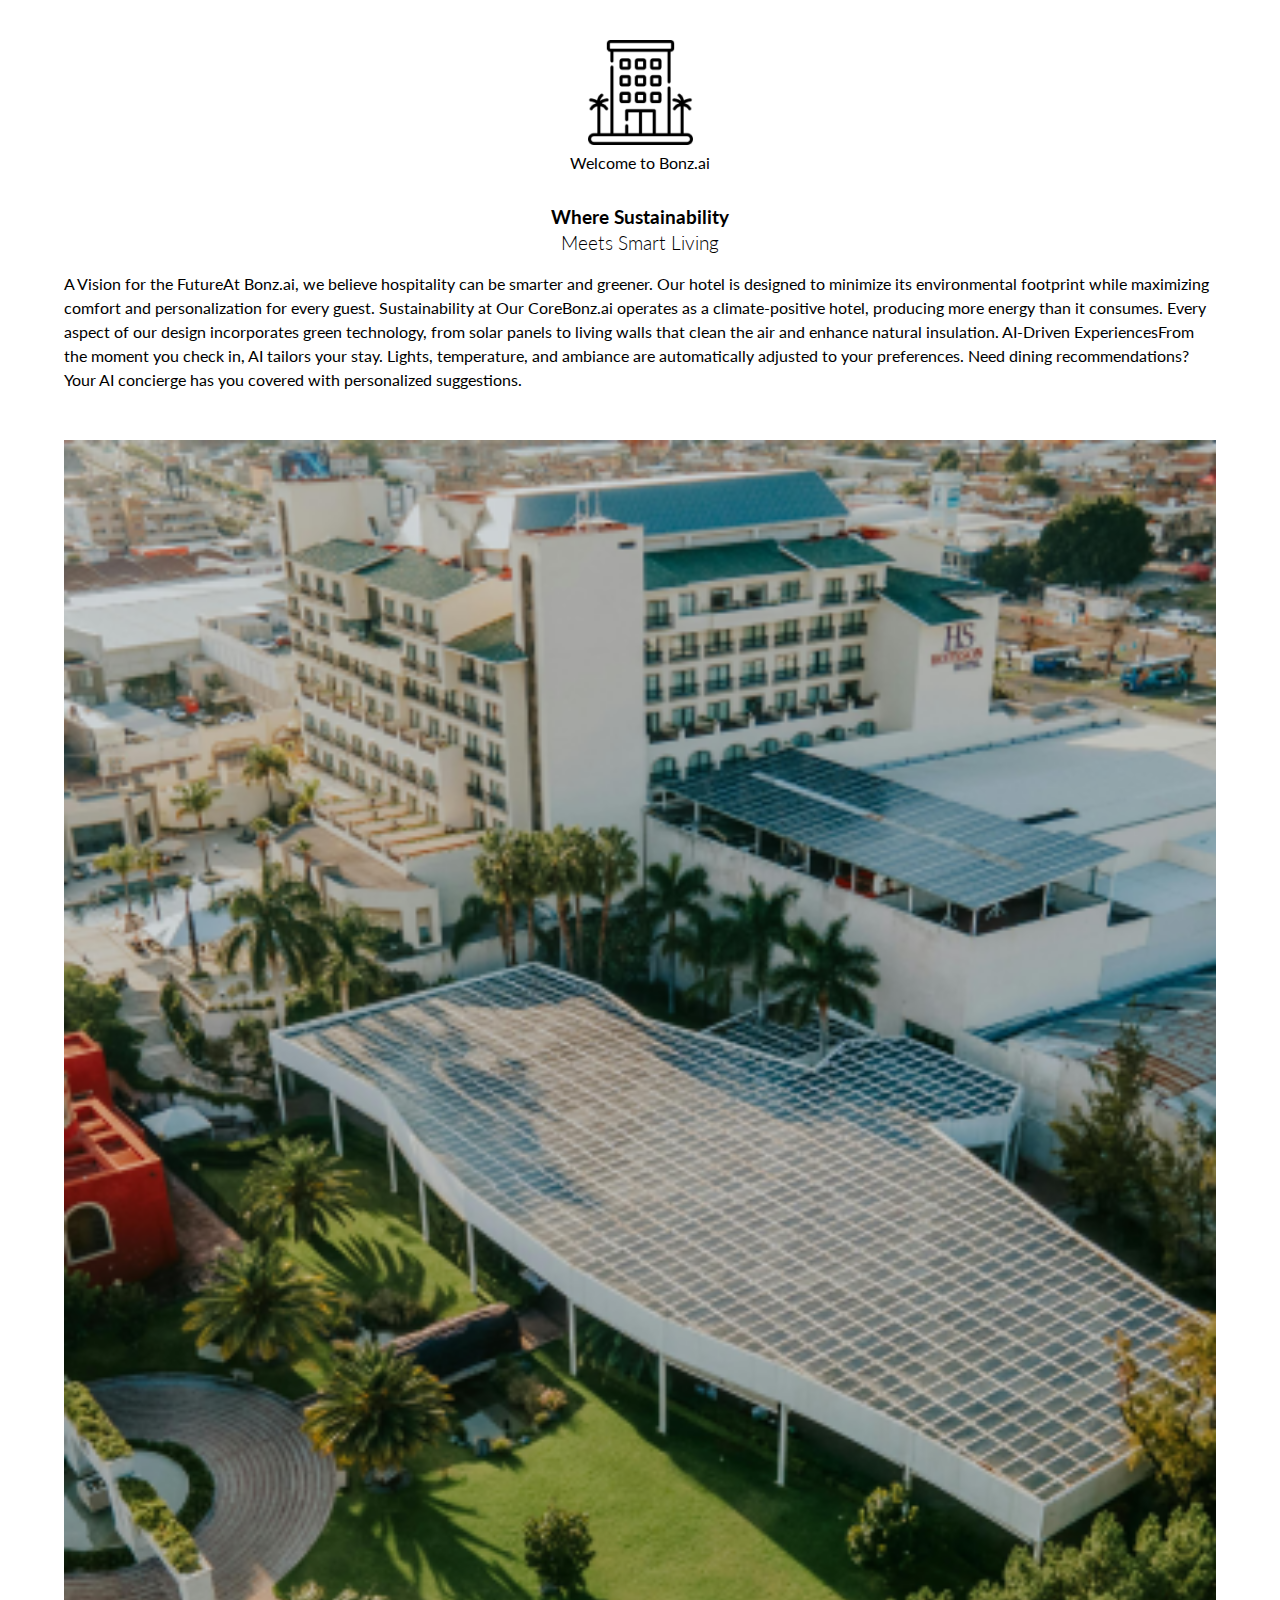
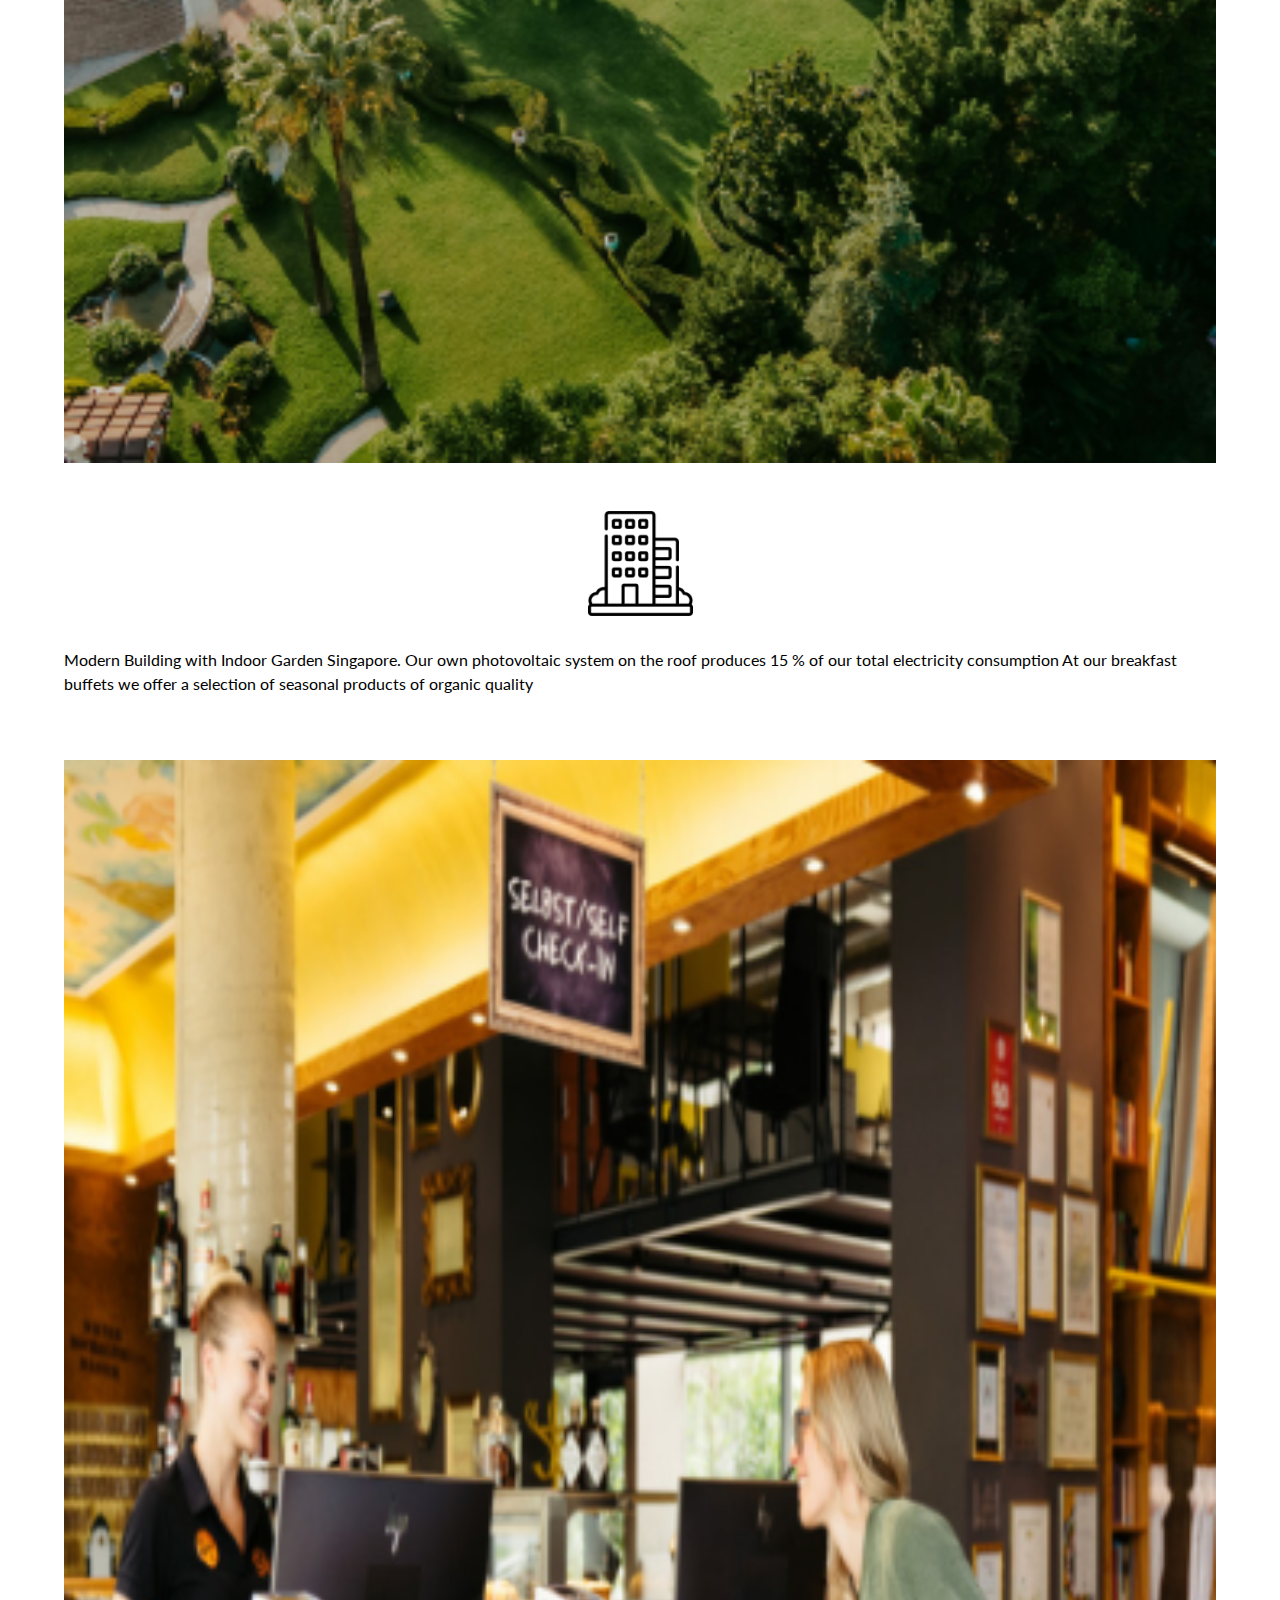
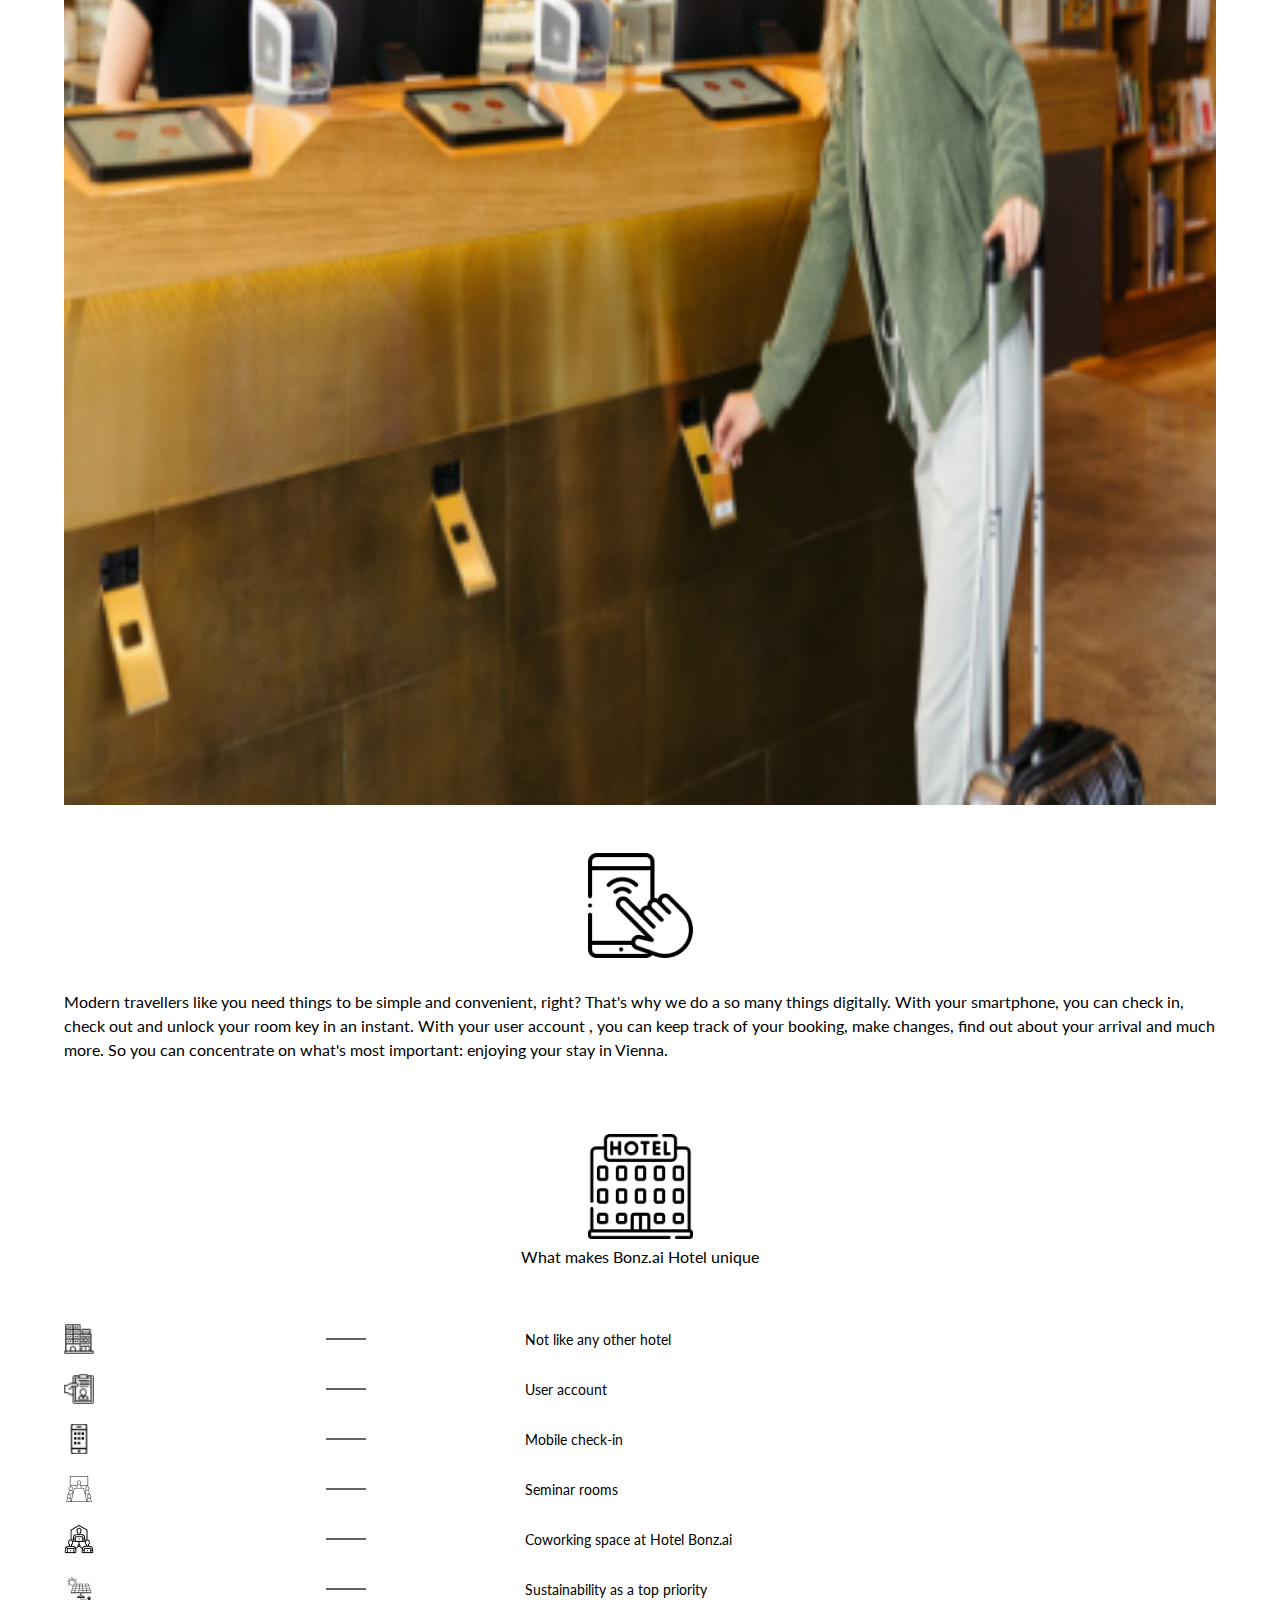
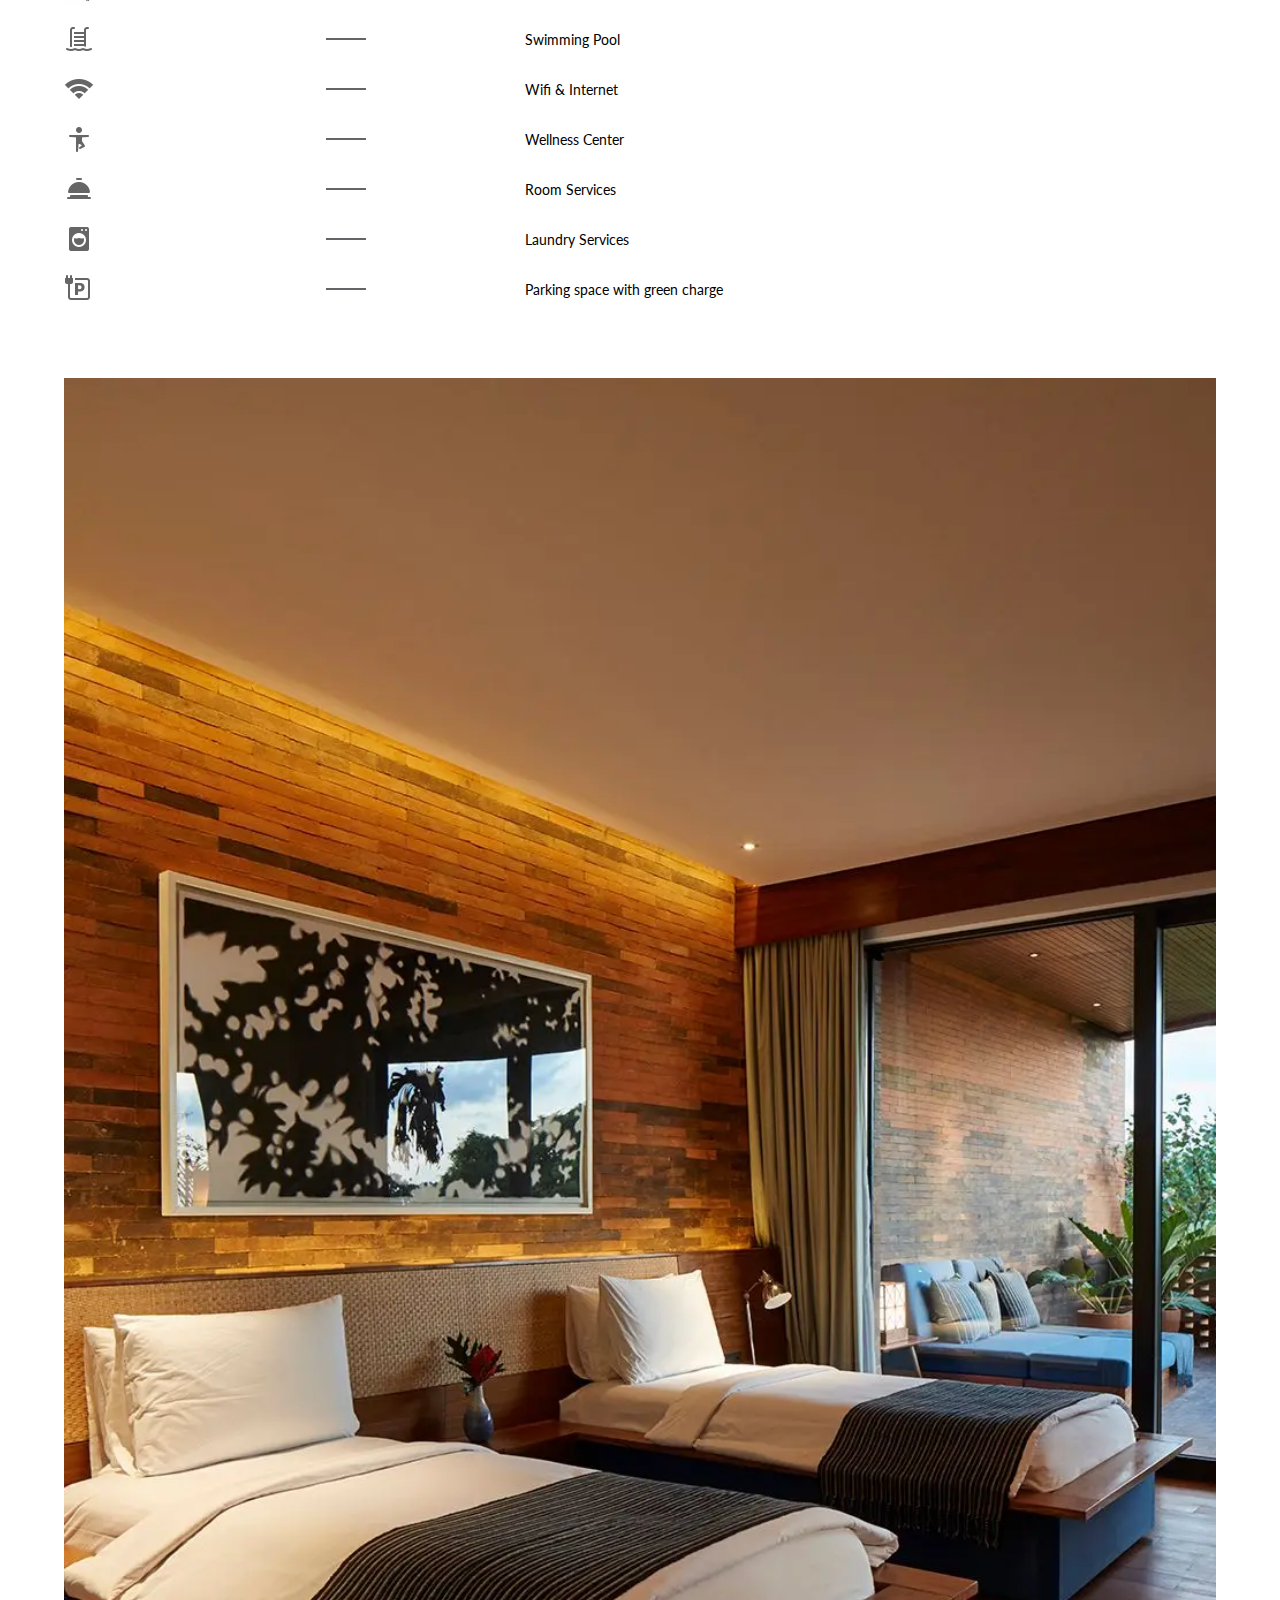
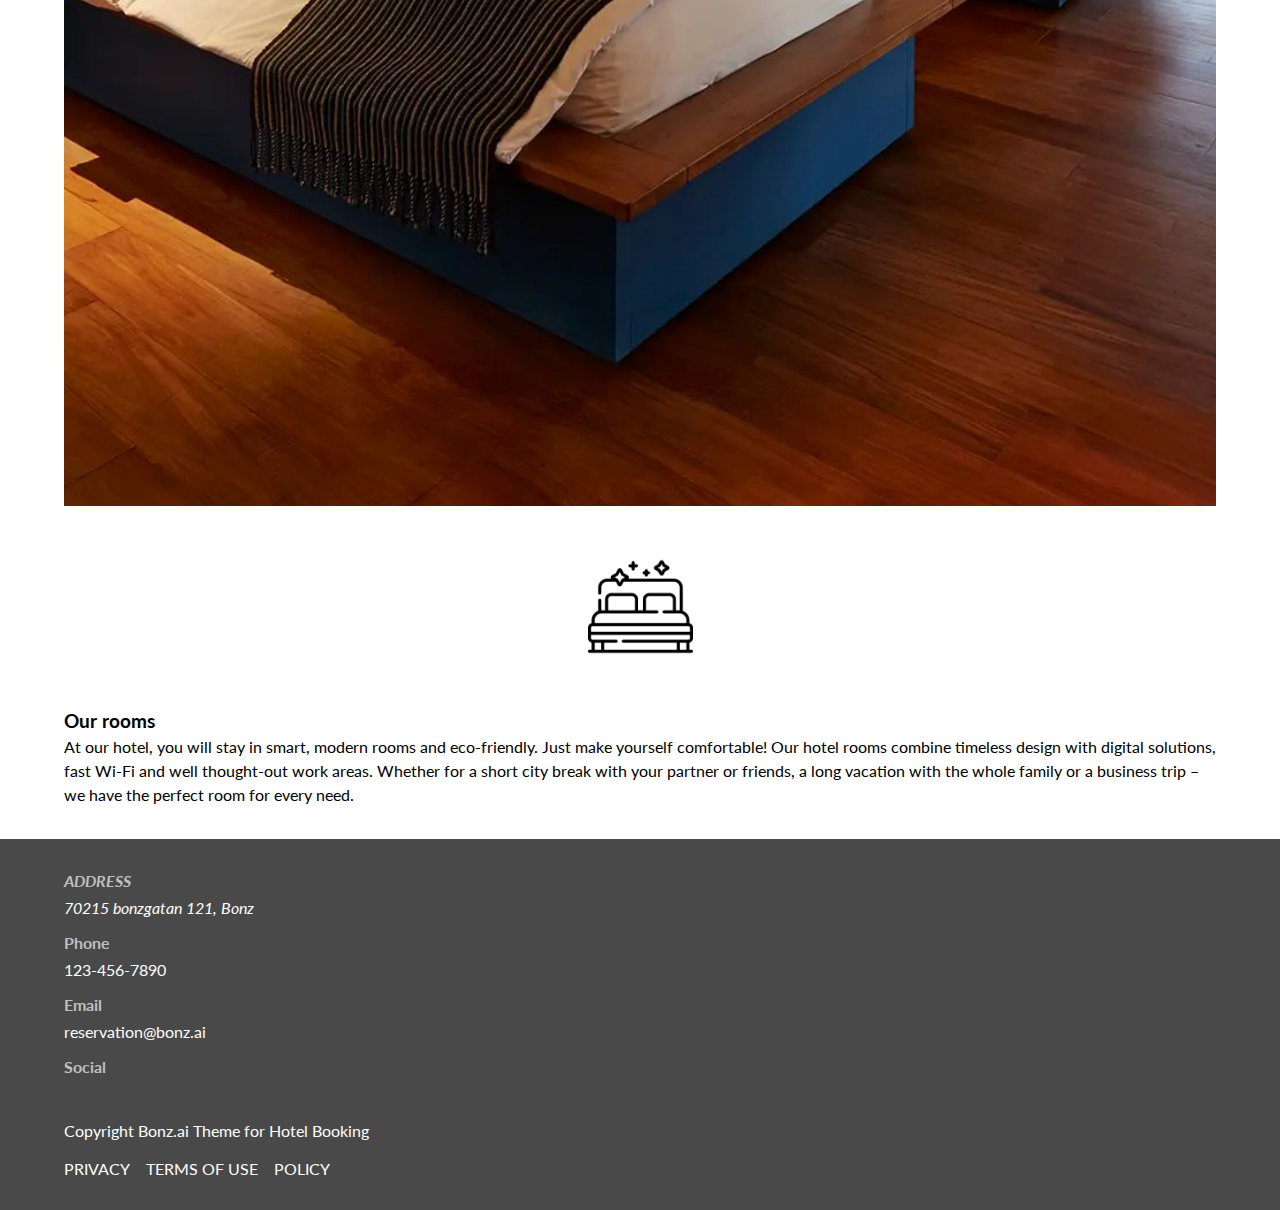
==== about.html @ 1c3d6f39 "modified styles, added bokastyles file" ====
<!DOCTYPE html>
<html lang="en">
  <head>
    <meta charset="UTF-8" />
    <meta name="viewport" content="width=device-width, initial-scale=1.0" />
    <link
      rel="icon"
      type="image/png"
      href="favicon/favicon-96x96.png"
      sizes="96x96"
    />
    <link rel="icon" type="image/svg+xml" href="favicon/favicon.svg" />
    <link rel="shortcut icon" href="favicon/favicon.ico" />
    <link
      rel="apple-touch-icon"
      sizes="180x180"
      href="favicon/apple-touch-icon.png"
    />
    <link rel="manifest" href="favicon/site.webmanifest" />
    <link
      rel="stylesheet"
      href="https://cdnjs.cloudflare.com/ajax/libs/font-awesome/6.7.1/css/all.min.css"
      integrity="sha512-5Hs3dF2AEPkpNAR7UiOHba+lRSJNeM2ECkwxUIxC1Q/FLycGTbNapWXB4tP889k5T5Ju8fs4b1P5z/iB4nMfSQ=="
      crossorigin="anonymous"
      referrerpolicy="no-referrer"
    />
    <link rel="stylesheet" href="bokastyle.css" />
    <title>Bonz.ai</title>
  </head>
  <body>
    <main>
      <!-- Sustainable Section -->
      <section class="sustainable">
        <div class="wrapper">
          <article class="sustainable__resort">
            <img
              src="./assets/Resort.png"
              alt="logo of resort"
              class="sustainable__resort-img logo"
              aria-label="logo of a resort"
            />
            <p class="sustainable__welcome-text">Welcome to Bonz.ai</p>
            <h3 class="sustainable-heading">
              Where Sustainability
              <span class="sustainable-heading-light">Meets Smart Living</span>
            </h3>
            <p class="sustainable__text">
              A Vision for the FutureAt Bonz.ai, we believe hospitality can be
              smarter and greener. Our hotel is designed to minimize its
              environmental footprint while maximizing comfort and
              personalization for every guest. Sustainability at Our CoreBonz.ai
              operates as a climate-positive hotel, producing more energy than
              it consumes. Every aspect of our design incorporates green
              technology, from solar panels to living walls that clean the air
              and enhance natural insulation. AI-Driven ExperiencesFrom the
              moment you check in, AI tailors your stay. Lights, temperature,
              and ambiance are automatically adjusted to your preferences. Need
              dining recommendations? Your AI concierge has you covered with
              personalized suggestions.
            </p>
          </article>
          <article class="sustainable__solar">
            <img
              src="./assets/Frame 1.png"
              alt="Solar panels on hotel roof"
              aria-label="Solar panels on hotel roof"
            />
            <img
              src="./assets/Office building.png"
              alt="office logo"
              aria-label="logo of office"
              class="logo"
            />
            <p class="sustainable__solar-text">
              Modern Building with Indoor Garden Singapore. Our own photovoltaic
              system on the roof produces 15 % of our total electricity
              consumption At our breakfast buffets we offer a selection of
              seasonal products of organic quality
            </p>
          </article>
        </div>
      </section>
      <!-- End of sustainable Section -->
      <!-- Checkin section -->
      <section class="checkin">
        <div class="wrapper">
          <article class="checkin__inner">
            <img
              src="./assets/sm_schani_hotels_blog 1.png"
              alt="customer checking in with smartphone"
            />
            <img
              src="./assets/Smartphone.png"
              alt="smartphone logo"
              class="logo"
              aria-label="smartphone logo"
            />
            <p class="checkin__text">
              Modern travellers like you need things to be simple and
              convenient, right? That's why we do a so many things digitally.
              With your smartphone, you can check in, check out and unlock your
              room key in an instant. With your user account , you can keep
              track of your booking, make changes, find out about your arrival
              and much more. So you can concentrate on what's most important:
              enjoying your stay in Vienna. 
            </p>
          </article>
        </div>
      </section>
      <!-- End of checkin section -->
      <!-- Facility Section -->
      <section class="facility">
        <div class="wrapper">
          <article class="facility__inner">
            <img
              src="./assets/Hotel.png"
              alt="hotel logo"
              class="logo"
              aria-label="hotel logo"
            />
            <p class="facility__text">What makes Bonz.ai Hotel unique</p>
            <span class="facility__logo">
              <img
                src="./assets/image 8.png"
                alt="hotel logo"
                aria-label="hotel logo"
              />
              <div class="facility__divider"></div>
              <p>Not like any other hotel</p>
            </span>
            <span class="facility__logo">
              <img
                src="./assets/image 7.png"
                alt="user account logo"
                aria-label="user account logo"
              />
              <div class="facility__divider"></div>
              <p>User account</p>
            </span>
            <span class="facility__logo">
              <img
                src="./assets/image 9.png"
                alt="mobile logo"
                aria-label="mobile logo"
              />
              <div class="facility__divider"></div>
              <p>Mobile check-in</p>
            </span>
            <span class="facility__logo">
              <img
                src="./assets/image 10.png"
                alt="seminar room logo"
                aria-label="seminar room logo"
              />
              <div class="facility__divider"></div>
              <p>Seminar rooms</p>
            </span>
            <span class="facility__logo">
              <img
                src="./assets/image 11.png"
                alt="meeting room logo"
                aria-label="meeting room logo"
              />
              <div class="facility__divider"></div>
              <p>Coworking space at Hotel Bonz.ai</p>
            </span>
            <span class="facility__logo">
              <img
                src="./assets/image 12.png"
                alt="solar panel on roof logo"
                aria-label="solar panel on roof logo"
              />
              <div class="facility__divider"></div>
              <p>Sustainability as a top priority</p>
            </span>
            <span class="facility__logo">
              <img
                src="./assets/Swimming Pool.png"
                alt="swimmingpool logo"
                aria-label="swimmingpool logo"
              />
              <div class="facility__divider"></div>
              <p>Swimming Pool</p>
            </span>
            <span class="facility__logo">
              <img
                src="./assets/Wi-Fi.png"
                alt="wifi service logo"
                aria-label="wifi service log"
              />
              <div class="facility__divider"></div>
              <p>Wifi & Internet</p>
            </span>
            <span class="facility__logo">
              <img
                src="./assets/Yoga.png"
                alt="person doing yoga logo"
                aria-label="person doing yoga logo"
              />
              <div class="facility__divider"></div>
              <p>Wellness Center</p>
            </span>
            <span class="facility__logo">
              <img
                src="./assets/Room Service.png"
                alt="room service logo"
                aria-label="room service logo"
              />
              <div class="facility__divider"></div>
              <p>Room Services</p>
            </span>
            <span class="facility__logo">
              <img
                src="./assets/Washing Machine.png"
                alt="laundry logo"
                aria-label="laundry logo"
              />
              <div class="facility__divider"></div>
              <p>Laundry Services</p>
            </span>
            <span class="facility__logo">
              <img
                src="./assets/Charging Station.png"
                alt="charging station logo"
                aria-label="charging station logo"
              />
              <div class="facility__divider"></div>
              <p>Parking space with green charge</p>
            </span>
          </article>
        </div>
      </section>
      <!-- End of facility Section -->
      <!-- Rooms Section -->
      <section class="rooms">
        <div class="wrapper">
          <article class="rooms__inner">
            <img
              src="./assets/family_suite_2_2fe0ac7d85.webp"
              alt="hotel room with 2 beds"
              aria-label="hotel room with 2 beds"
            />
            <img
              src="./assets/bed.png"
              alt="room logo"
              aria-label="room logo"
              class="logo"
            />
            <div class="rooms__content">
              <h3 class="rooms__heading">Our rooms</h3>
              <p class="rooms__text">
                At our hotel, you will stay in smart, modern rooms and
                eco-friendly. Just make yourself comfortable! Our hotel rooms
                combine timeless design with digital solutions, fast Wi-Fi and
                well thought-out work areas. Whether for a short city break with
                your partner or friends, a long vacation with the whole family
                or a business trip – we have the perfect room for every need.
              </p>
            </div>
          </article>
        </div>
      </section>
      <!-- End of rooms Section -->
    </main>
    <footer class="footer">
      <div class="wrapper">
        <div class="space">
          <address>
            <span class="bold">ADDRESS</span> 70215 bonzgatan 121, Bonz
          </address>
        </div>
        <div class="space">
          <p>
            <span class="bold">Phone</span>
            <a href="tel:0752-51-24-66">123-456-7890</a>
          </p>
        </div>
        <div class="space">
          <span class="bold">Email</span>
          <a href="mailto:reservation@bonz.ai@bonz.com">reservation@bonz.ai</a>
        </div>
        <div class="space">
          <span class="bold">Social</span>
          <i class="fa-brands fa-facebook"></i>
          <i class="fa-brands fa-twitter"></i>
          <i class="fa-brands fa-youtube"></i>
          <i class="fa-brands fa-square-instagram"></i>
        </div>
        <p class="footer__rights">Copyright Bonz.ai Theme for Hotel Booking</p>
        <div class="footer__terms">
          <p>PRIVACY</p>
          <p>TERMS OF USE</p>
          <p>POLICY</p>
        </div>
      </div>
    </footer>
  </body>
</html>
---- bokastyle.css ----
@import url("https://fonts.googleapis.com/css2?family=Lato:ital,wght@0,100;0,300;0,400;0,700;0,900;1,100;1,300;1,400;1,700;1,900&display=swap");

/* Global Styles */

*,
*::before,
*::after {
  margin: 0;
  padding: 0;
  box-sizing: border-box;
}

:root {
  --white: #fff;
  --line-hight: 1.5;
  --facility-cls: #646568;
}

body {
  font-family: "Lato", sans-serif;
  min-height: 100vh;
  display: flex;
  flex-direction: column;
}

img {
  display: block;
  width: 100%;
  margin: 3rem 0;
}

li {
  display: none;
}

.logo {
  margin: 0.5rem auto;
  width: 105px;
  height: 105px;
}

section {
  padding: 2rem 0;
  text-align: center;
}

.wrapper {
  width: 90%;
  margin: 0 auto;
}

.divider {
  height: 1px;
  background: #d0d0d039;
  margin-top: 1.2rem;
}

/* About styles */

.sustainable-heading {
  margin: 2rem auto 0;
  width: 13rem;
  line-height: 1.4;
}

.sustainable__text {
  margin: 1rem auto 0;
  text-align: left;
  line-height: var(--line-hight);
}

.sustainable-heading-light {
  font-weight: 300;
}

.sustainable__solar-text,
.checkin__text {
  margin-top: 2rem;
  line-height: var(--line-hight);
  text-align: left;
}

.checkin__inner img {
  margin-top: 0;
}

/* Facility */

.facility {
  margin-bottom: -3rem;
}

.facility__text {
  margin-bottom: 3rem;
}

.facility__logo {
  display: grid;
  grid-template-columns: repeat(5, 1fr);
  grid-template-rows: 50px;
  align-items: center;
  text-align: left;
}

.facility__logo img {
  width: 30px;
  height: 30px;
}

.facility__divider {
  height: 2px;
  width: 40px;
  background: var(--facility-cls);
  margin: 0 2rem;
}

.facility__logo p {
  font-size: 14px;
  grid-column: 3 / -1;
}

.fa-solid {
  color: var(--facility-cls);
}

.rooms__content {
  text-align: left;
  margin-top: 3rem;
  line-height: var(--line-hight);
}

/* Footer Section */

.footer {
  /* margin-top: 2rem; */
  background: #111111c3;
  color: #fff;
  padding: 2rem 0;
  order: 2;
}

.bold {
  font-weight: 700;
  display: block;
  color: #ffffffa8;
  margin-bottom: 0.5rem;
}

a {
  color: #fff;
  text-decoration: none;
}

.space {
  display: block;
  margin-bottom: 1rem;
}

.fa-brands {
  color: #fff;
  margin: 1rem 1rem 0 0;
}

.footer__rights {
  width: 55%;
  line-height: var(--line-hight);
  margin-bottom: 1rem;
}

.footer__terms {
  display: flex;
  justify-content: flex-start;
}

.footer__terms p {
  margin-right: 1rem;
}
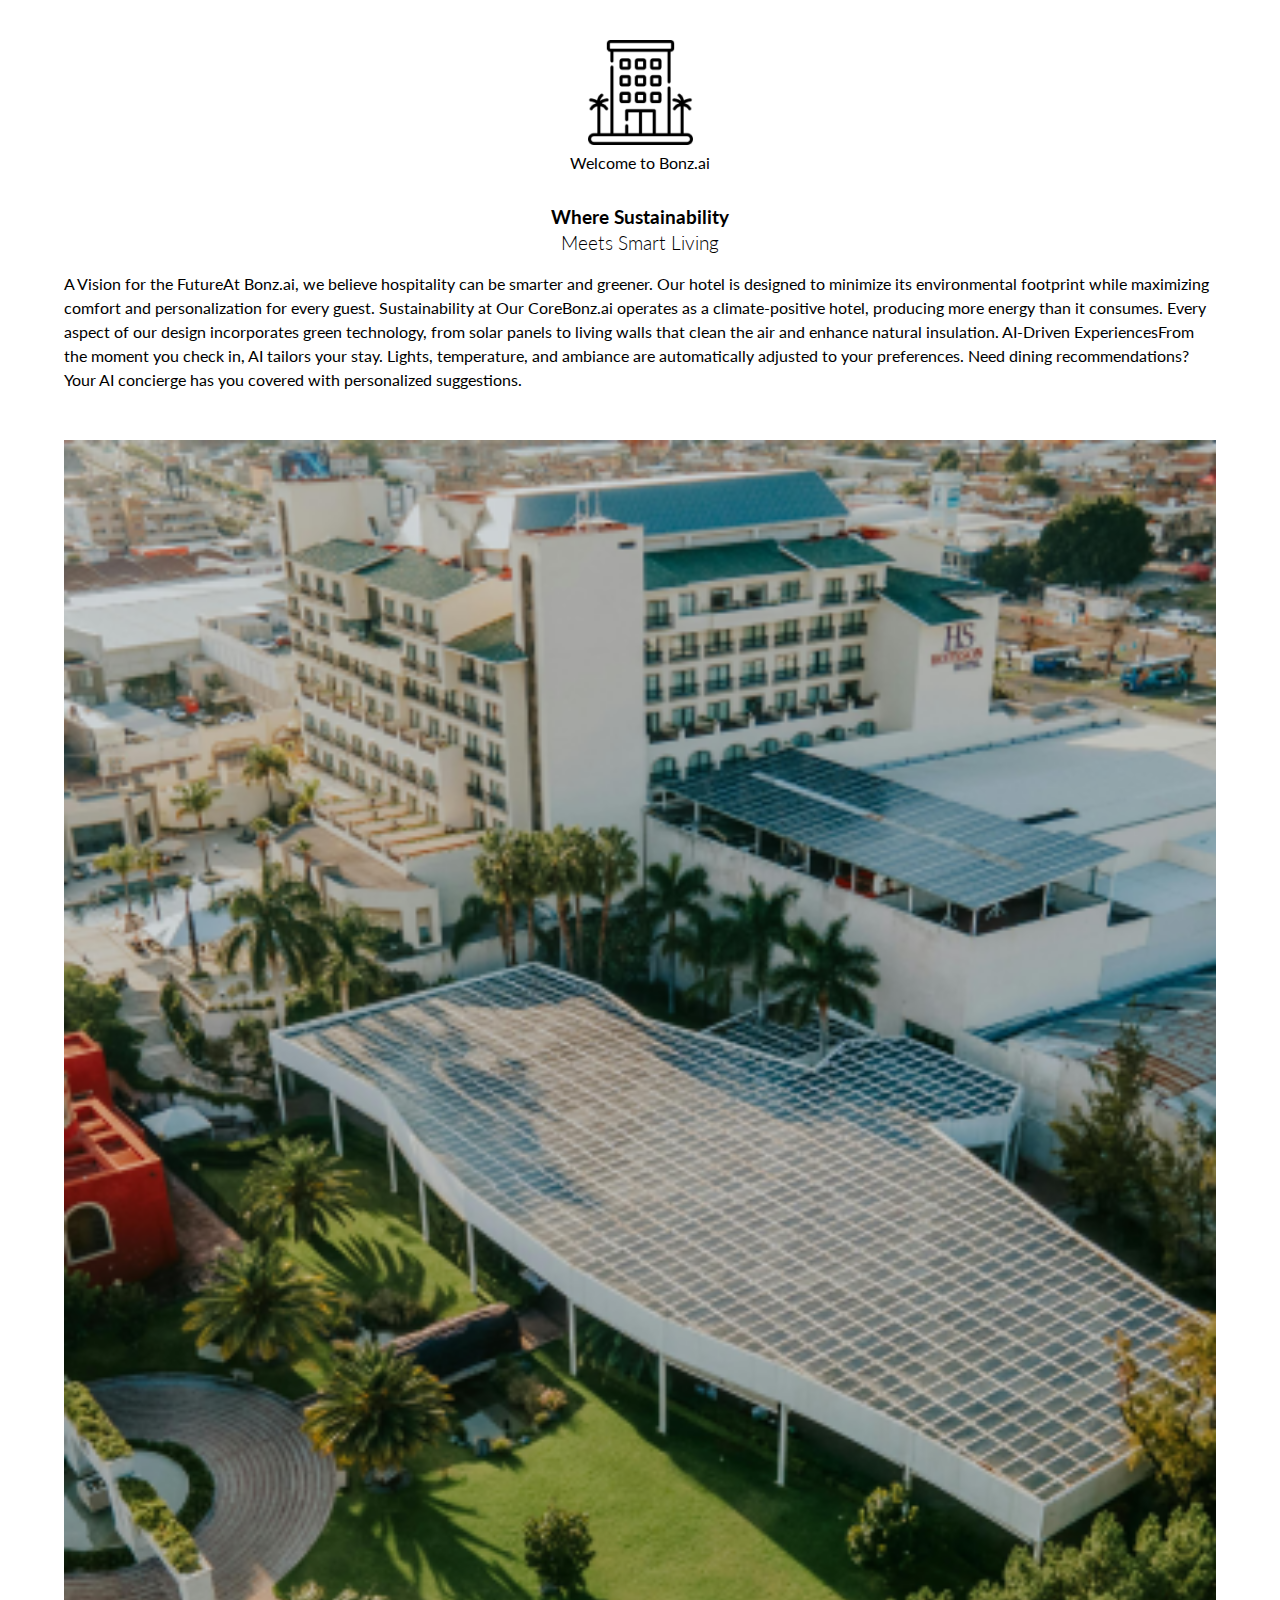
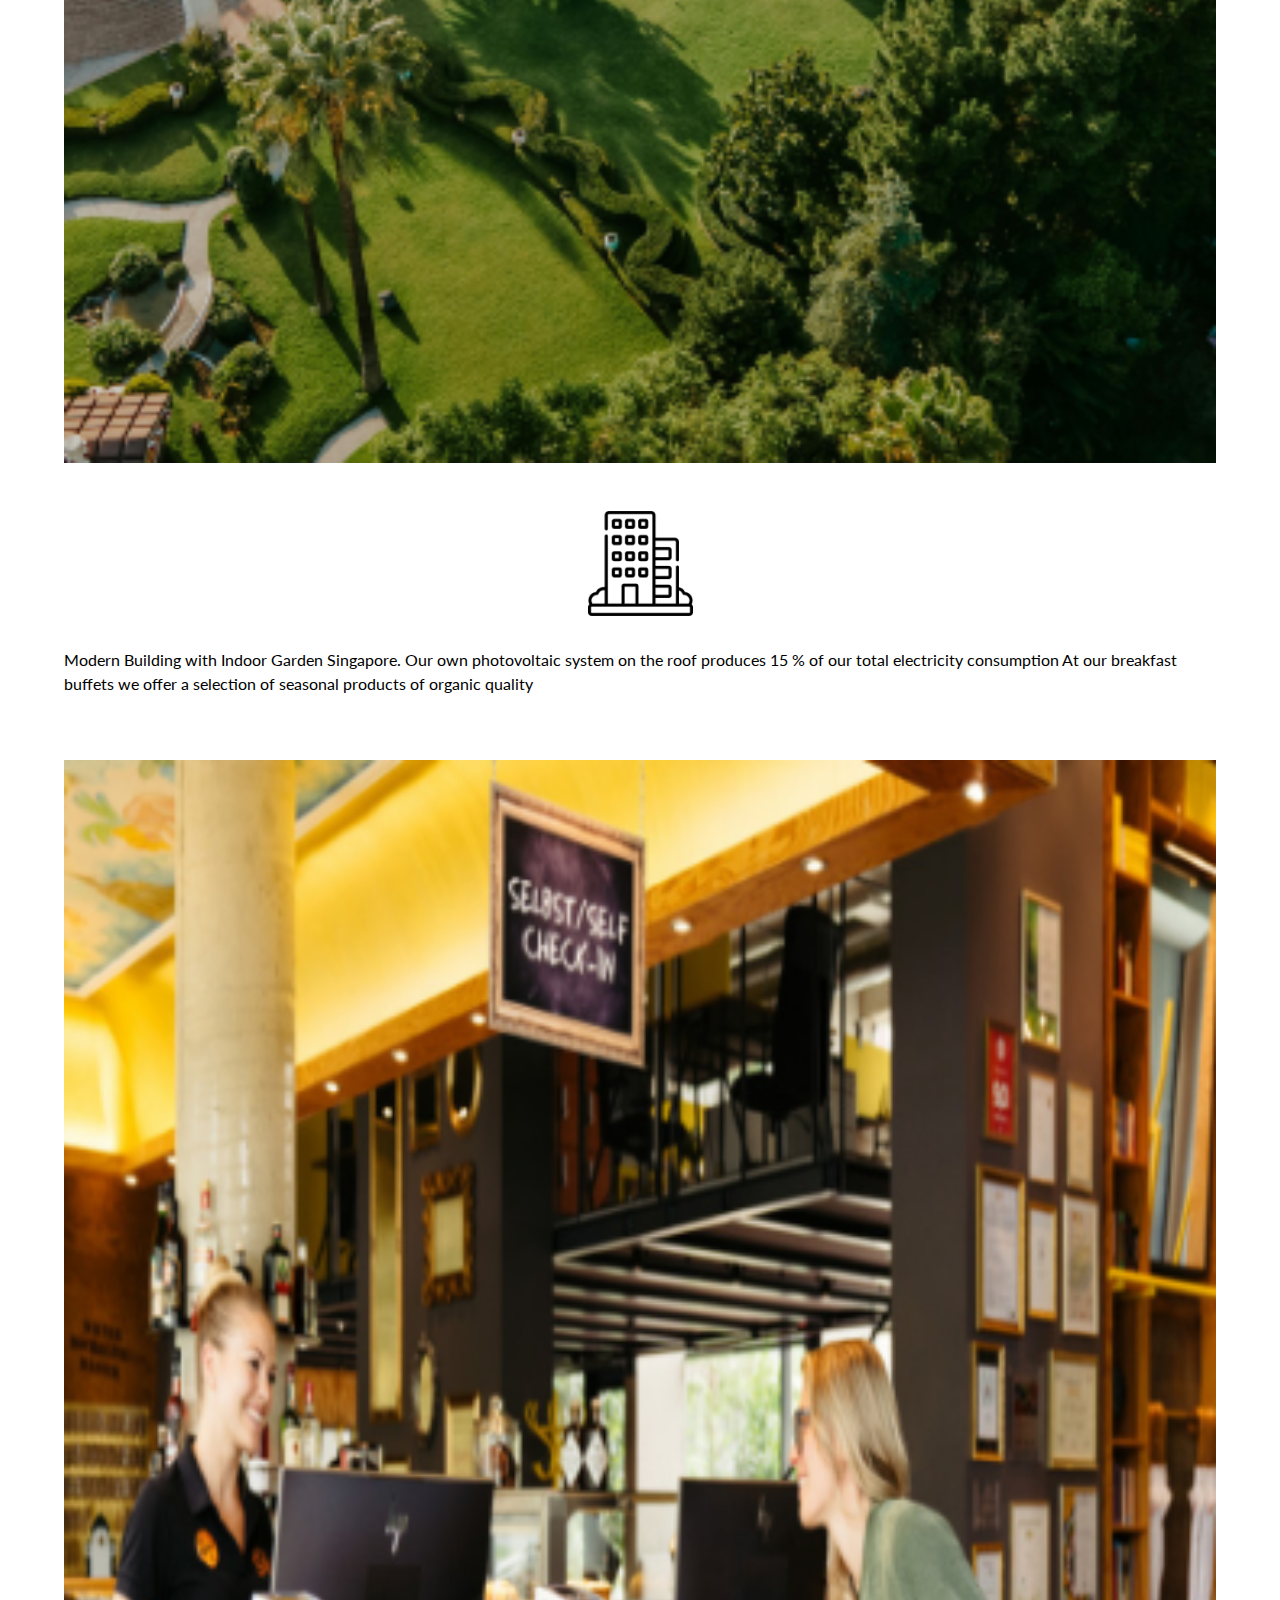
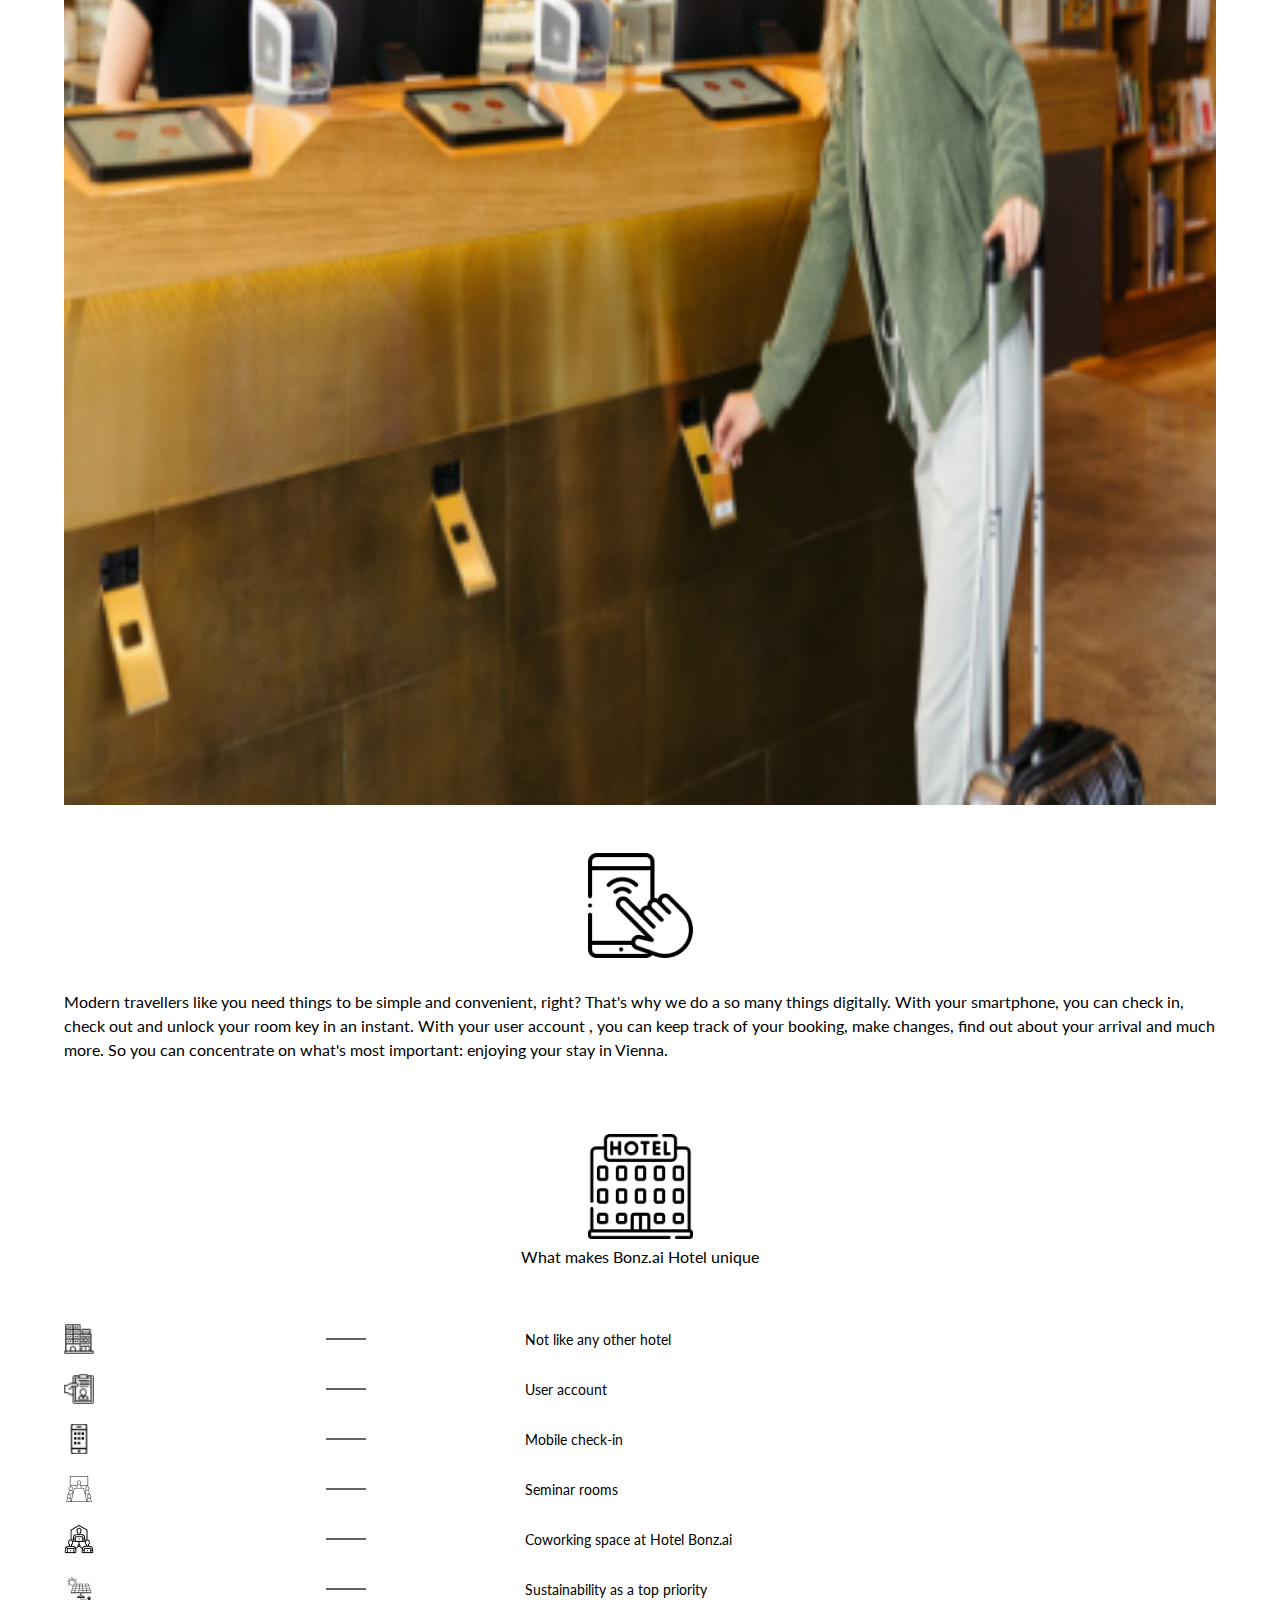
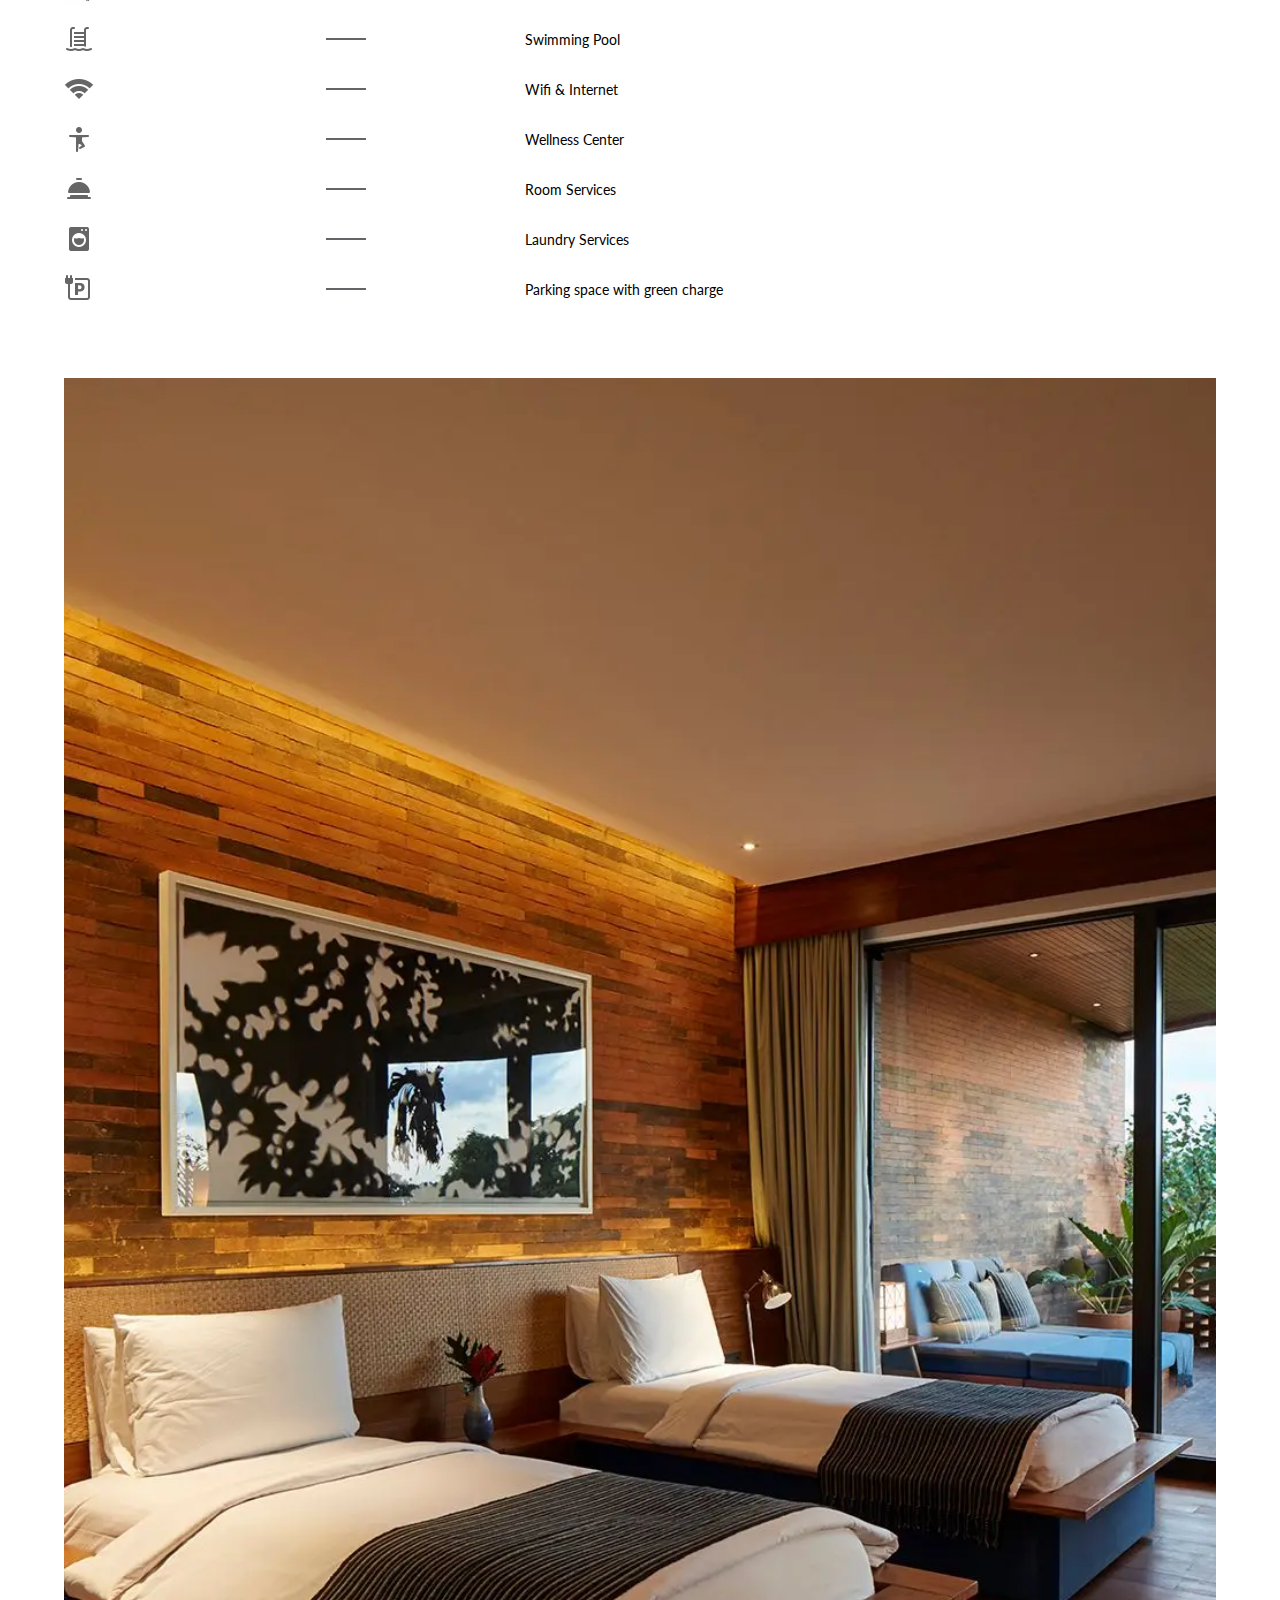
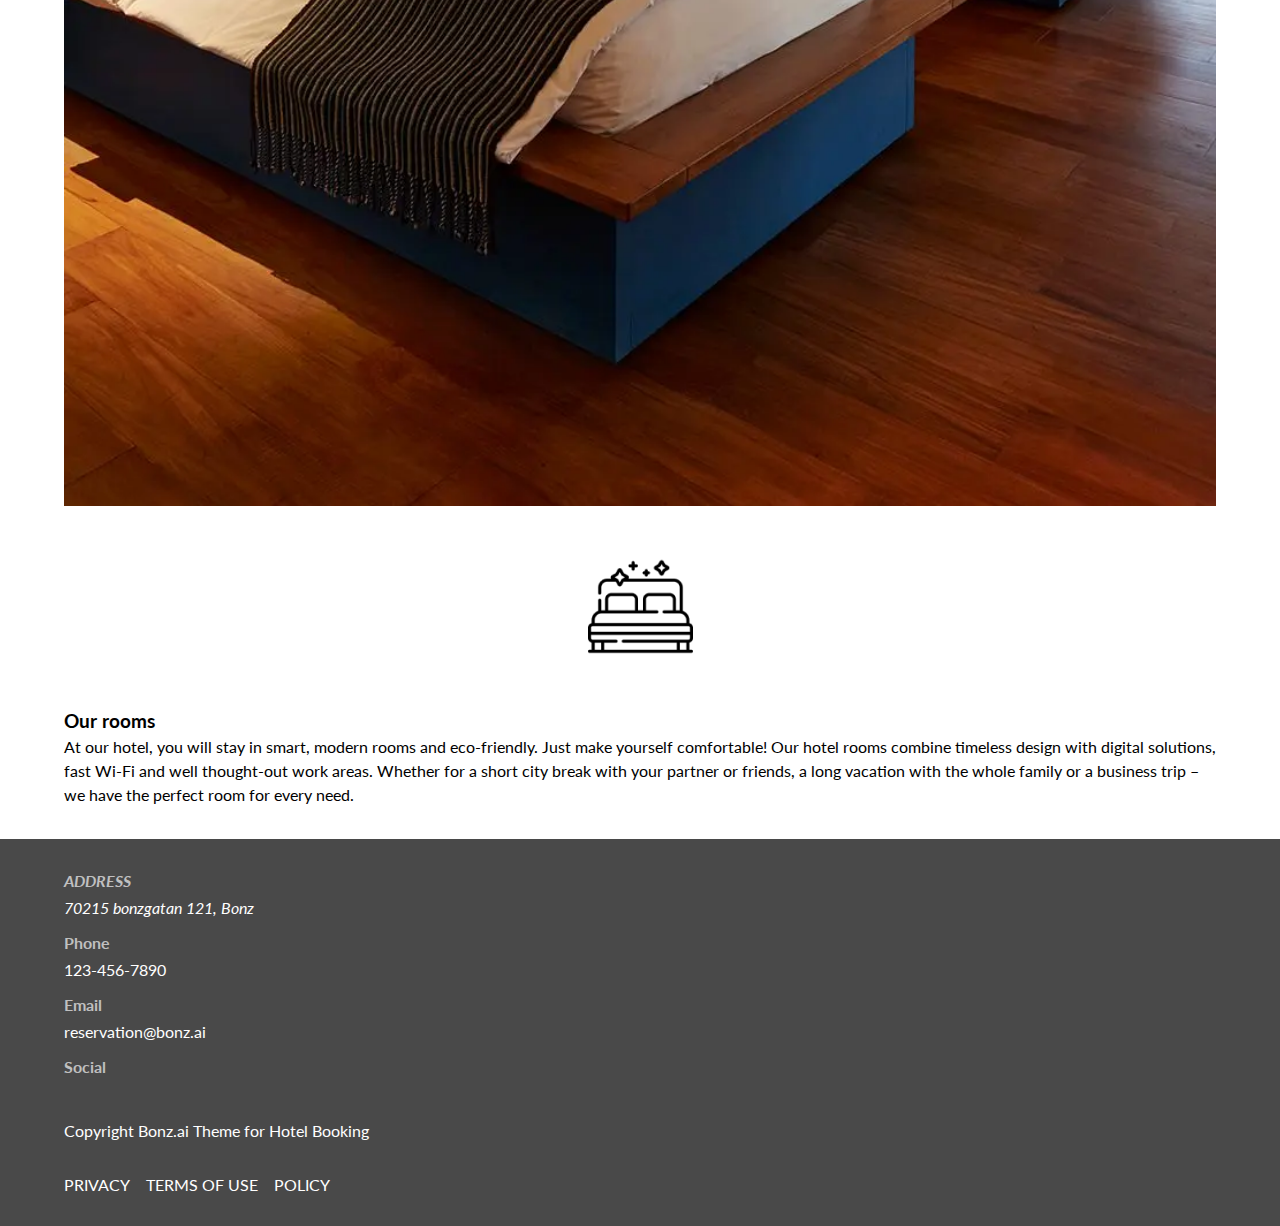
==== commit 9c08ca0c: "modified styles and added hero image to boka.html" ====
--- a/about.html
+++ b/about.html
@@ -24,7 +24,7 @@
       crossorigin="anonymous"
       referrerpolicy="no-referrer"
     />
-    <link rel="stylesheet" href="bokastyle.css" />
+    <link rel="stylesheet" href="aboutstyle.css" />
     <title>Bonz.ai</title>
   </head>
   <body>
--- a/aboutstyle.css
+++ b/aboutstyle.css
@@ -0,0 +1,178 @@
+@import url("https://fonts.googleapis.com/css2?family=Lato:ital,wght@0,100;0,300;0,400;0,700;0,900;1,100;1,300;1,400;1,700;1,900&display=swap");
+
+/* Global Styles */
+
+*,
+*::before,
+*::after {
+  margin: 0;
+  padding: 0;
+  box-sizing: border-box;
+}
+
+:root {
+  --white: #fff;
+  --line-hight: 1.5;
+  --facility-cls: #646568;
+}
+
+body {
+  font-family: "Lato", sans-serif;
+  min-height: 100vh;
+  display: flex;
+  flex-direction: column;
+}
+
+img {
+  display: block;
+  width: 100%;
+  margin: 3rem 0;
+}
+
+li {
+  display: none;
+}
+
+.logo {
+  margin: 0.5rem auto;
+  width: 105px;
+  height: 105px;
+}
+
+section {
+  padding: 2rem 0;
+  text-align: center;
+}
+
+.wrapper {
+  width: 90%;
+  margin: 0 auto;
+}
+
+.divider {
+  height: 1px;
+  background: #d0d0d039;
+  margin-top: 1.2rem;
+}
+
+/* About styles */
+
+.sustainable-heading {
+  margin: 2rem auto 0;
+  width: 13rem;
+  line-height: 1.4;
+}
+
+.sustainable__text {
+  margin: 1rem auto 0;
+  text-align: left;
+  line-height: var(--line-hight);
+}
+
+.sustainable-heading-light {
+  font-weight: 300;
+}
+
+.sustainable__solar-text,
+.checkin__text {
+  margin-top: 2rem;
+  line-height: var(--line-hight);
+  text-align: left;
+}
+
+.checkin__inner img {
+  margin-top: 0;
+}
+
+/* Facility */
+
+.facility {
+  margin-bottom: -3rem;
+}
+
+.facility__text {
+  margin-bottom: 3rem;
+}
+
+.facility__logo {
+  display: grid;
+  grid-template-columns: repeat(5, 1fr);
+  grid-template-rows: 50px;
+  align-items: center;
+  text-align: left;
+}
+
+.facility__logo img {
+  width: 30px;
+  height: 30px;
+}
+
+.facility__divider {
+  height: 2px;
+  width: 40px;
+  background: var(--facility-cls);
+  margin: 0 2rem;
+}
+
+.facility__logo p {
+  font-size: 14px;
+  grid-column: 3 / -1;
+}
+
+.fa-solid {
+  color: var(--facility-cls);
+}
+
+.rooms__content {
+  text-align: left;
+  margin-top: 3rem;
+  line-height: var(--line-hight);
+}
+
+/* Footer Section */
+
+.footer {
+  /* margin-top: 2rem; */
+  background: #111111c3;
+  color: #fff;
+  padding: 2rem 0;
+  order: 2;
+}
+
+.bold {
+  font-weight: 700;
+  display: block;
+  color: #ffffffa8;
+  margin-bottom: 0.5rem;
+}
+
+a {
+  color: #fff;
+  text-decoration: none;
+}
+
+.space {
+  display: block;
+  margin-bottom: 1rem;
+}
+
+.fa-brands {
+  color: #fff;
+  margin: 1rem 1rem 0 0;
+}
+
+.footer__rights {
+  width: 55%;
+  line-height: var(--line-hight);
+  margin-bottom: 1rem;
+}
+
+.footer__terms {
+  display: flex;
+  justify-content: flex-start;
+}
+
+.footer__terms p {
+  margin-right: 1rem;
+  margin-top: 1rem;
+}
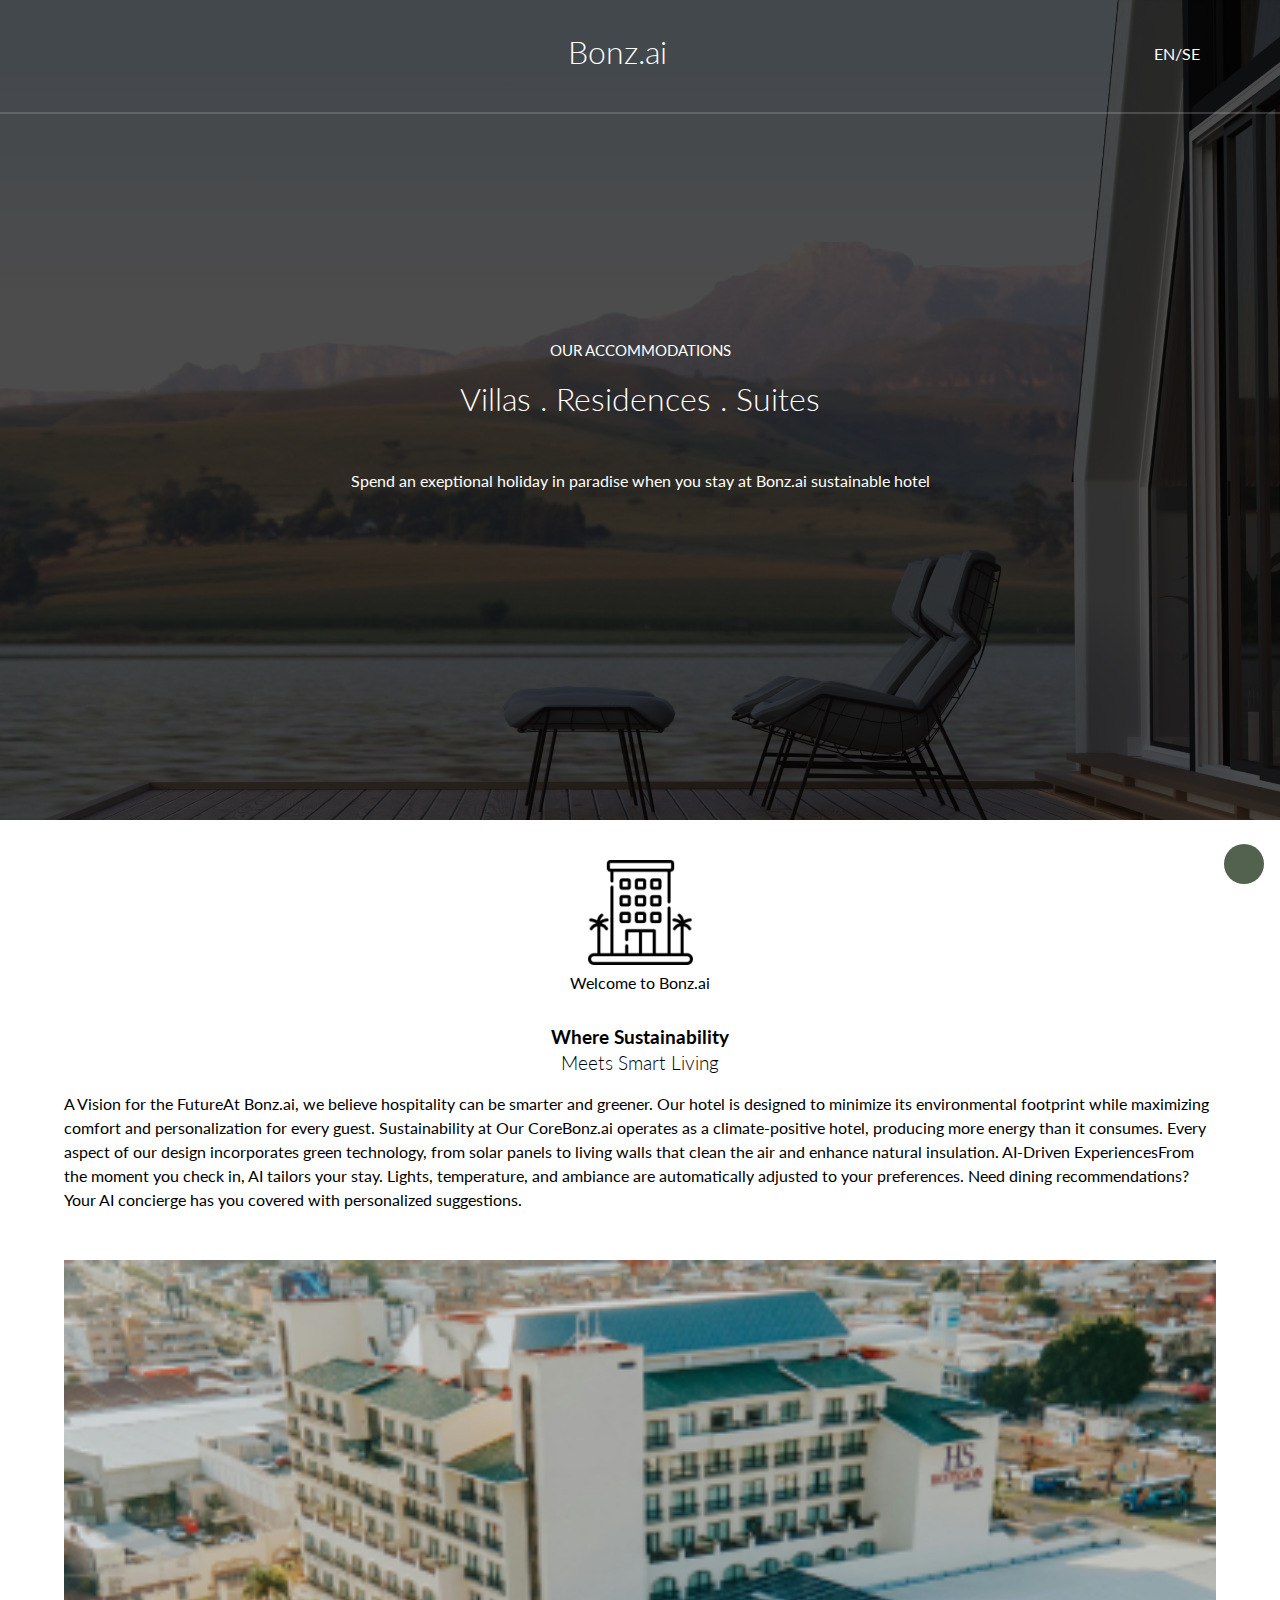
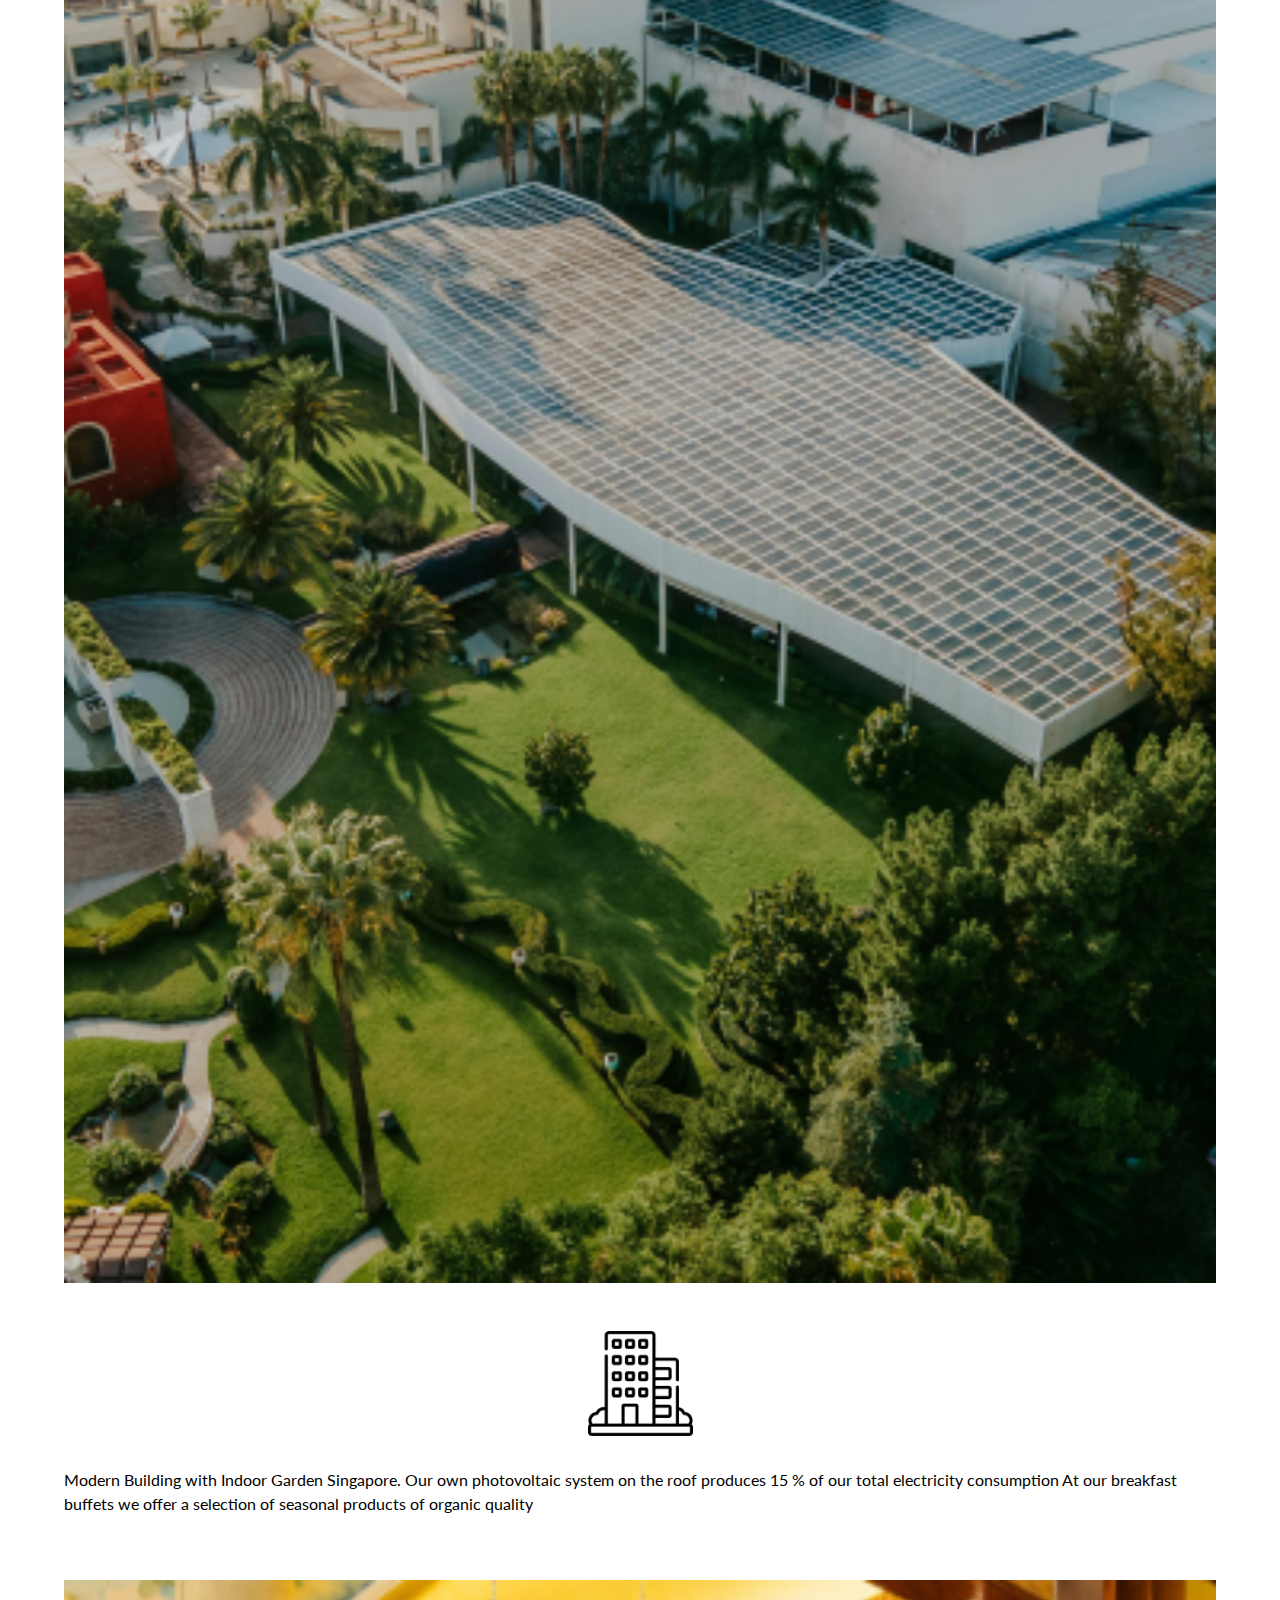
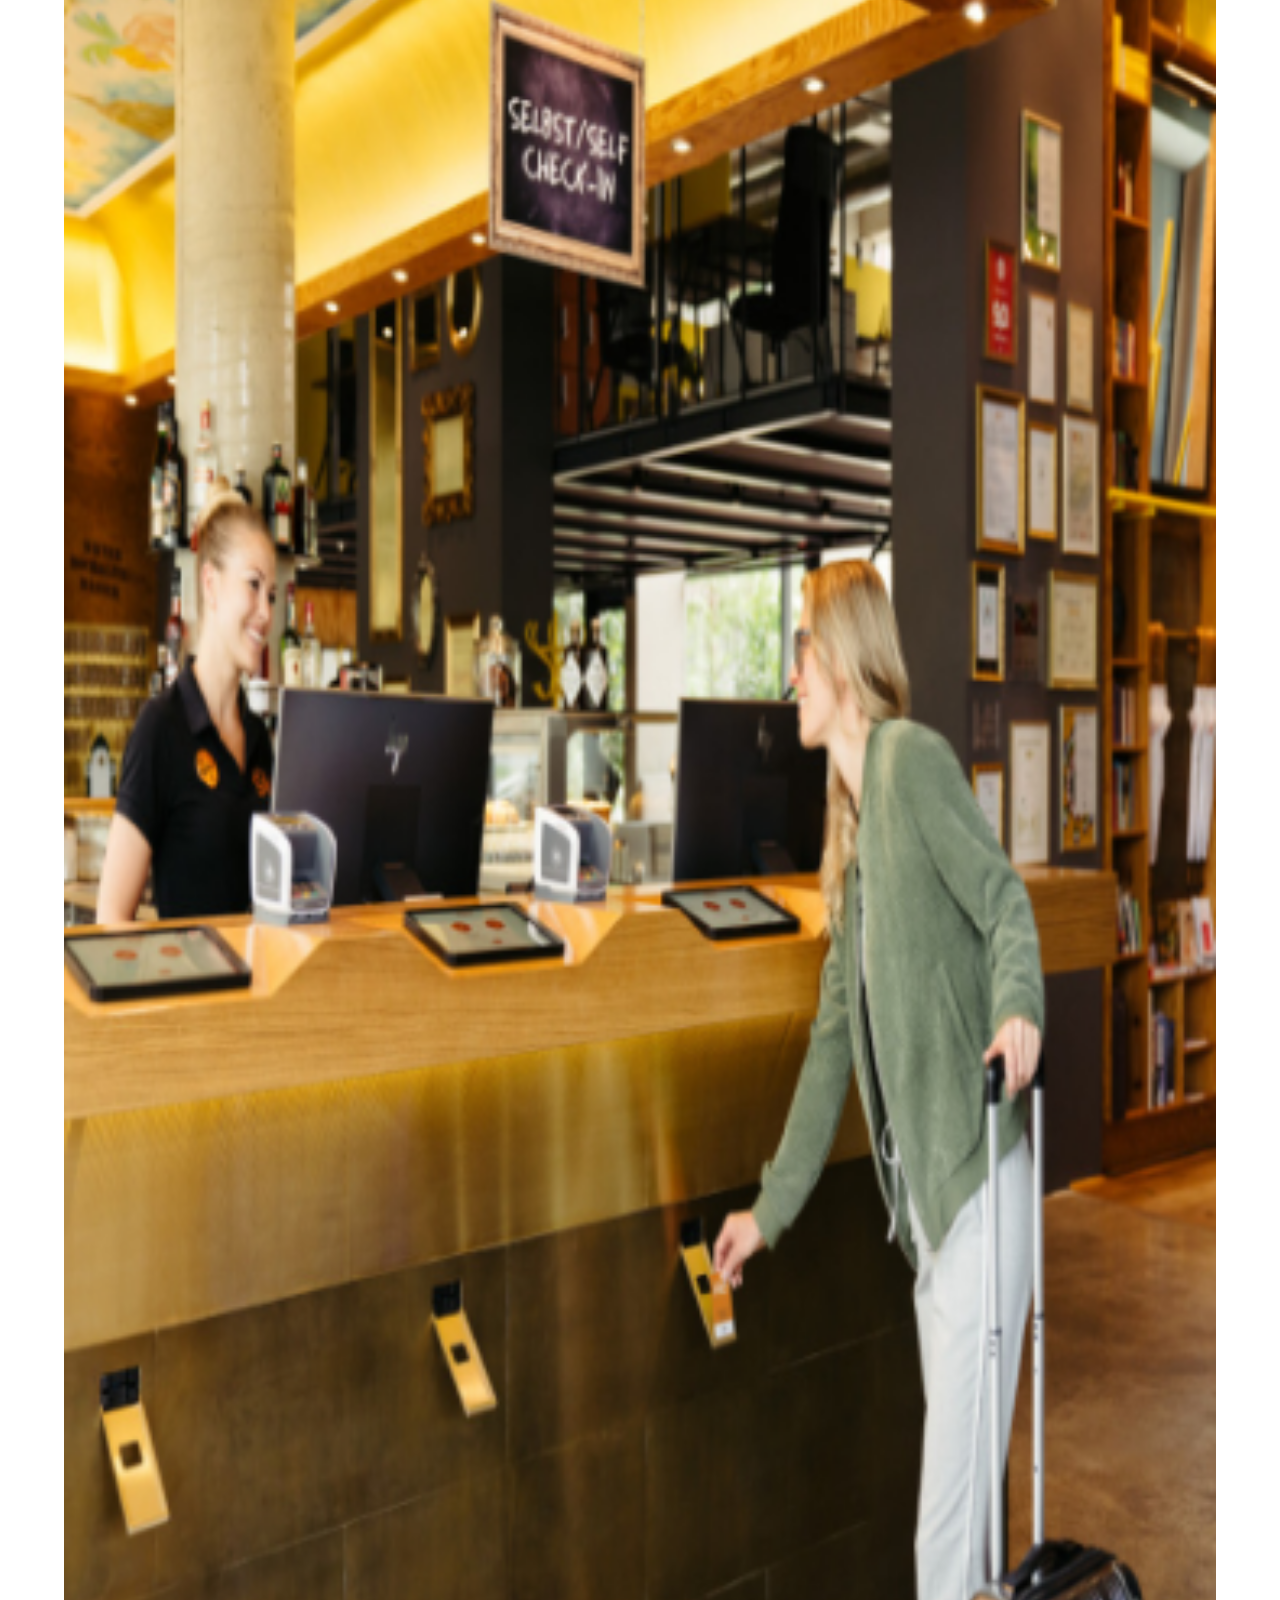
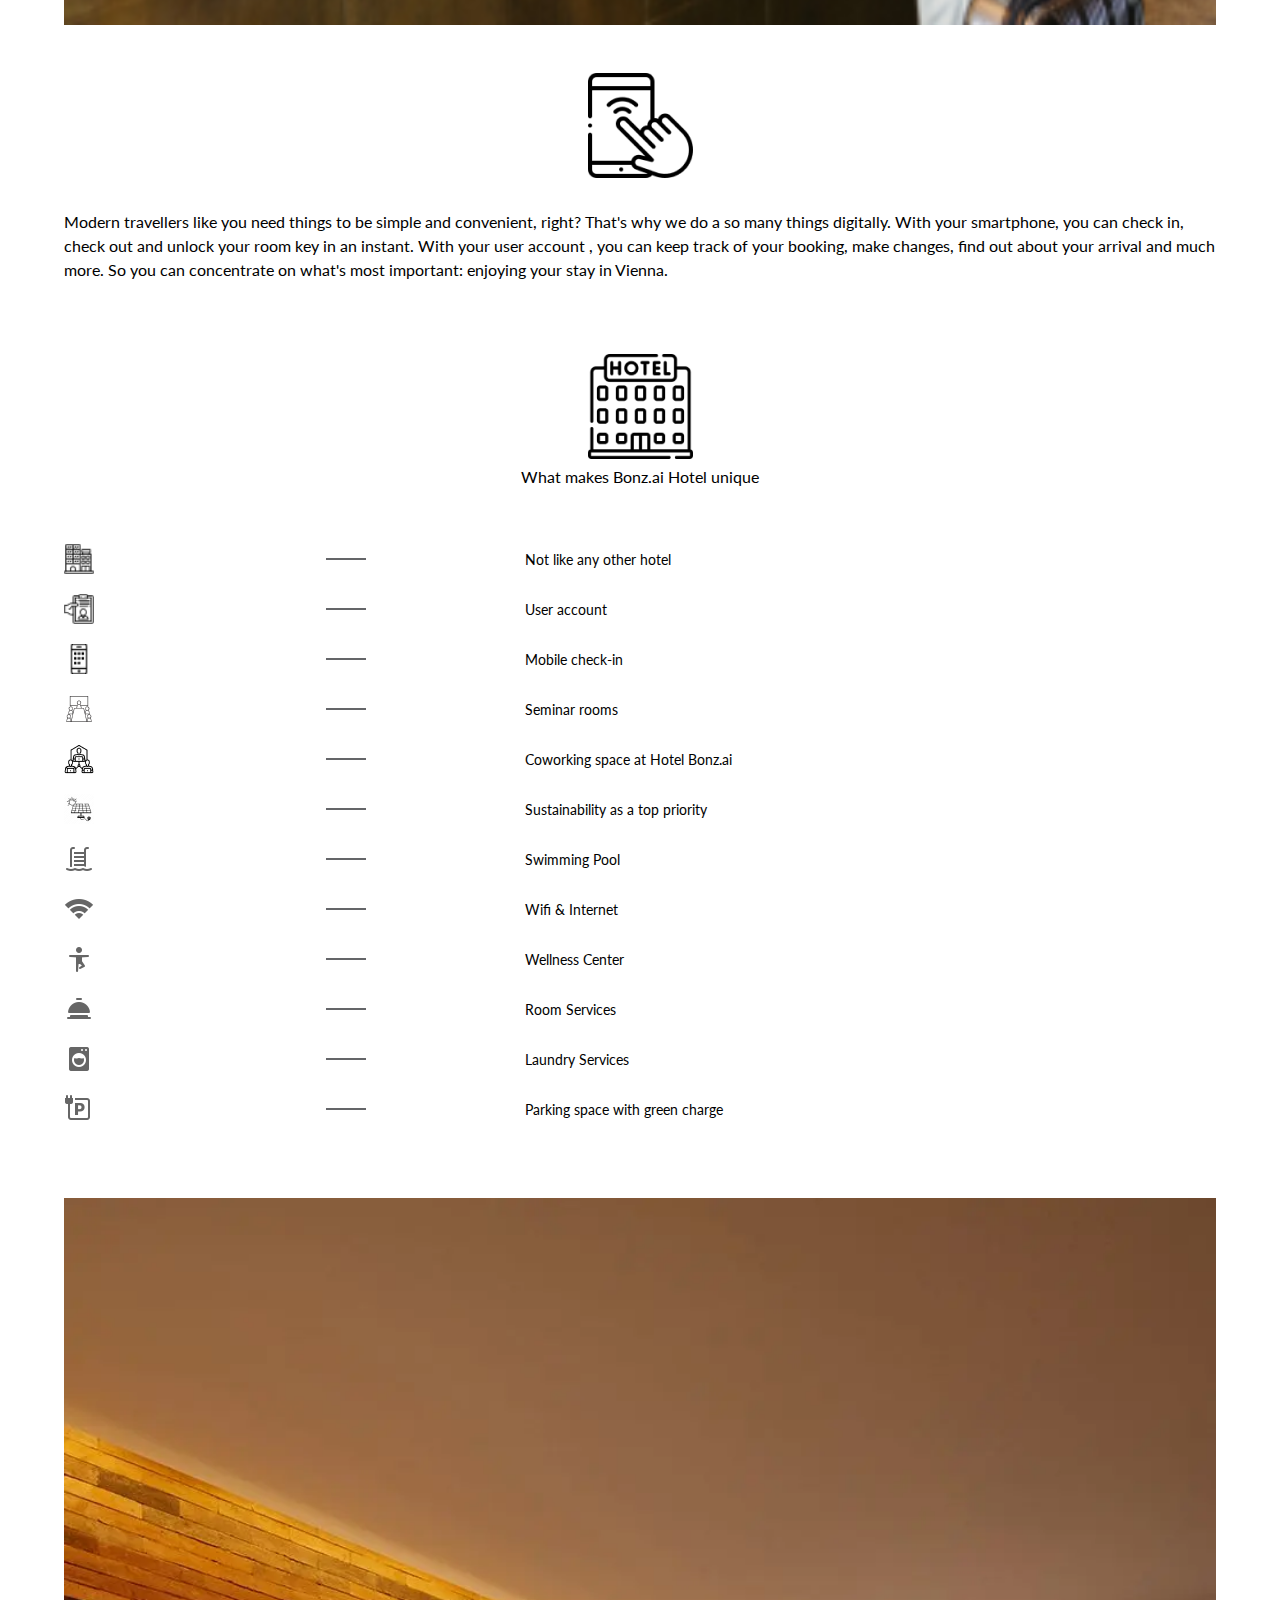
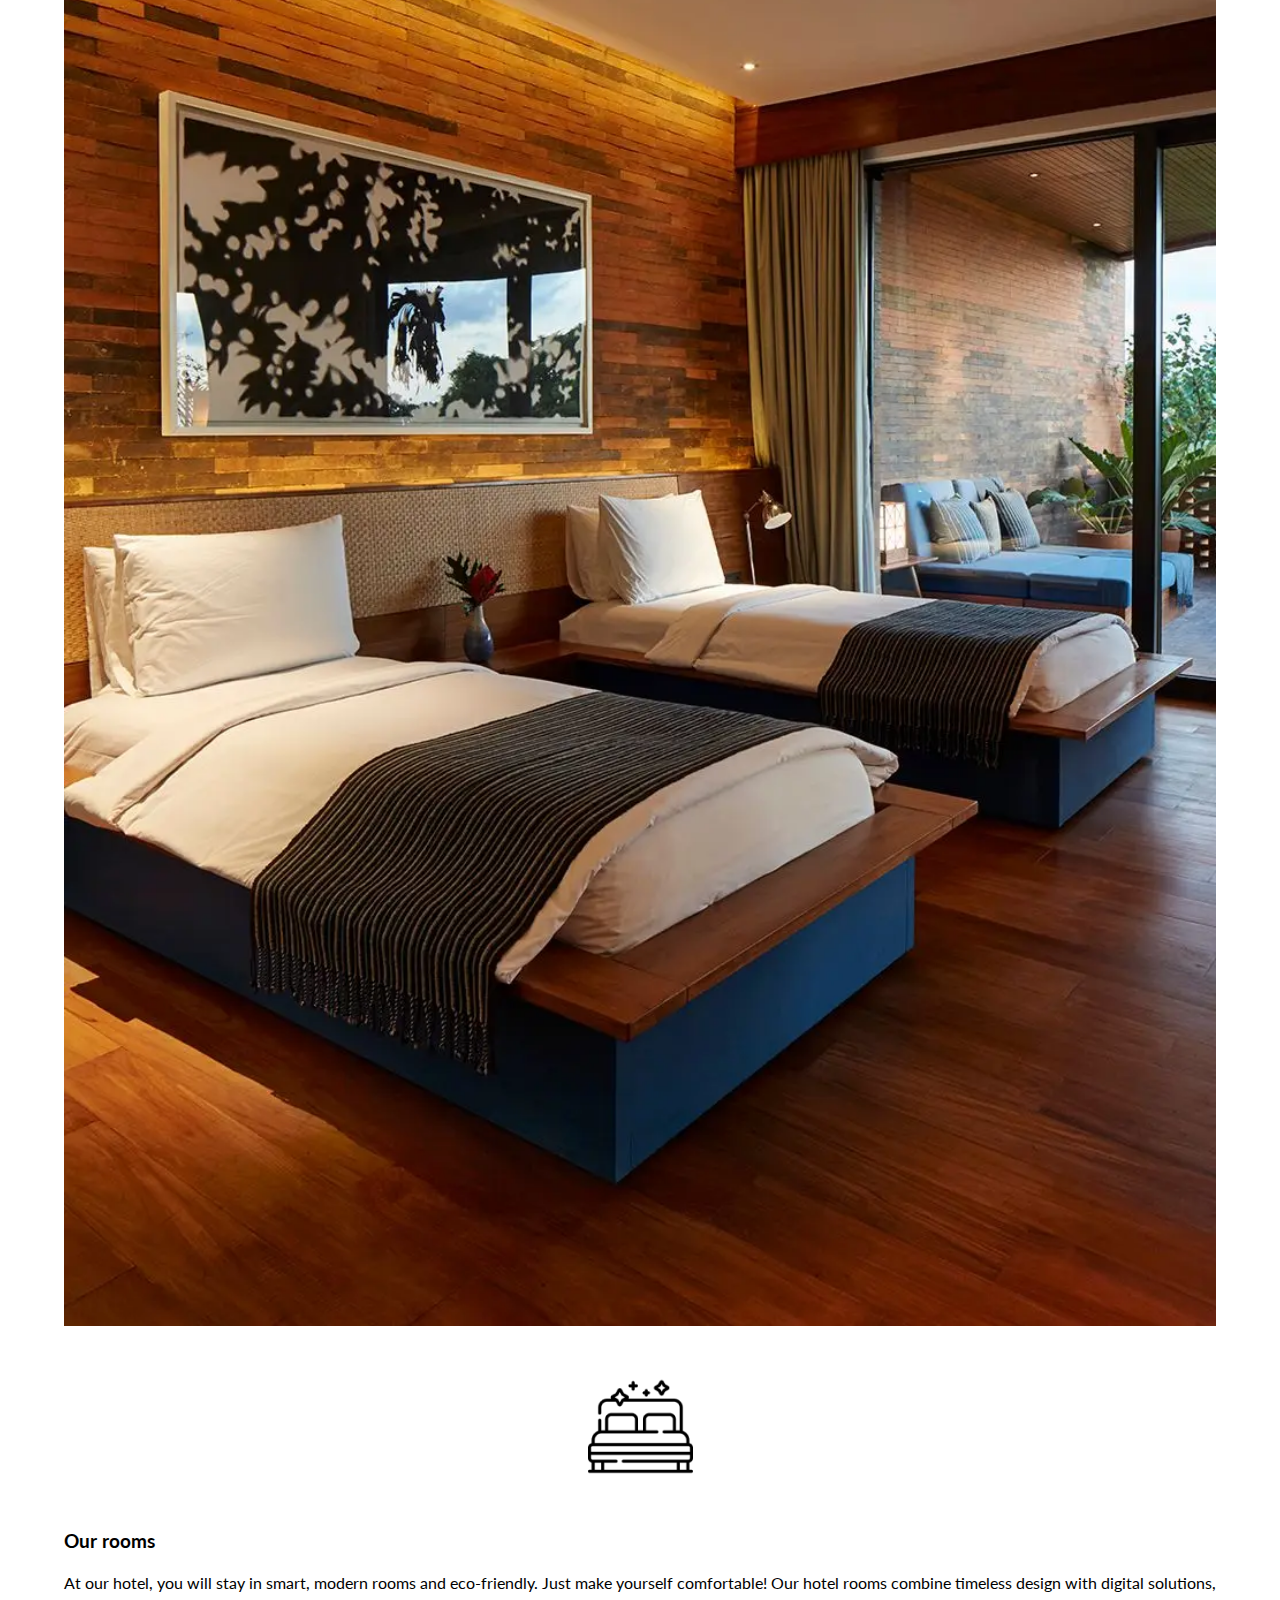
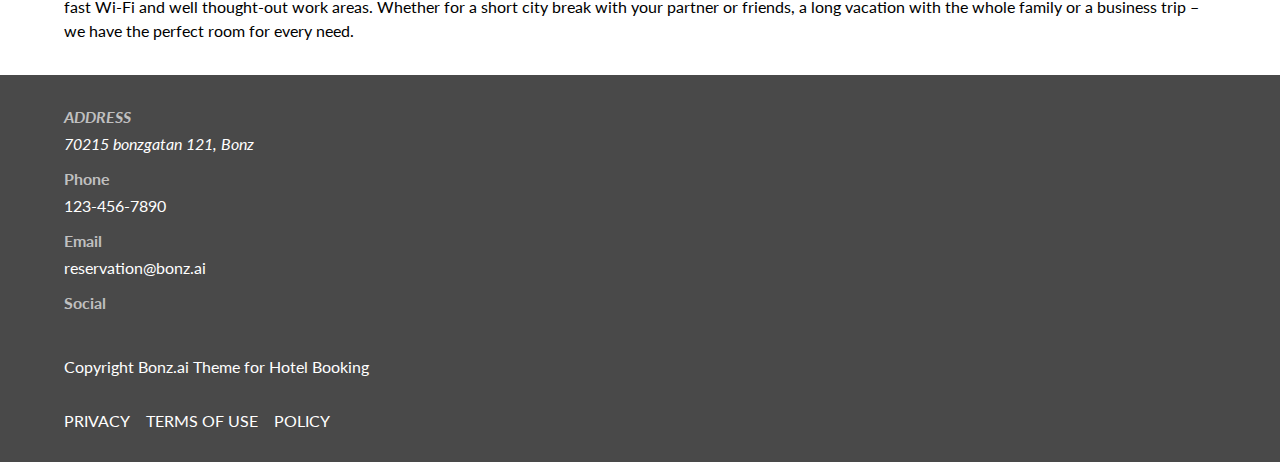
==== commit bd7f112b: "modified different styles and added js file for the nav menu" ====
--- a/about.html
+++ b/about.html
@@ -27,11 +27,56 @@
     <link rel="stylesheet" href="aboutstyle.css" />
     <title>Bonz.ai</title>
   </head>
-  <body>
+  <body id="top">
+    <header class="hero">
+      <!-- Nav Section -->
+      <div class="wrapper">
+        <div class="hero__outer">
+          <span id="nav-btn" class="nav-btn">
+            <i class="fa-solid fa-bars"></i>
+          </span>
+
+          <div class="hero__nav-heading-container">
+            <h2 class="hero__nav-heading">Bonz.ai</h2>
+            <i class="fa-solid fa-star" style="color: #ffd700"></i>
+            <i class="fa-solid fa-star" style="color: #ffd700"></i>
+            <i class="fa-solid fa-star" style="color: #ffd700"></i>
+            <i class="fa-solid fa-star" style="color: #ffd700"></i>
+            <i class="fa-solid fa-star" style="color: #ffd700"></i>
+          </div>
+          <p class="hero__nav-text">EN/SE</p>
+        </div>
+
+        <nav class="hero__nav" id="hero__nav">
+          <div class="hero__nav-nav-header">
+            <span class="nav-close" id="nav-close">
+              <i class="fas fa-times"></i>
+            </span>
+          </div>
+          <ul class="hero__nav-list">
+            <li><a href="boka.html">Boka</a></li>
+            <li><a href="index.html">Home</a></li>
+          </ul>
+        </nav>
+        <!-- End of Nav section -->
+
+        <!-- Section banner -->
+        <section class="banner">
+          <p class="banner__top-text">OUR ACCOMMODATIONS</p>
+          <h1 class="banner__heading">Villas . Residences . Suites</h1>
+          <p class="banner__bottom-text">
+            Spend an exeptional holiday in paradise when you stay at Bonz.ai
+            sustainable hotel
+          </p>
+        </section>
+        <!-- End of section banner -->
+      </div>
+      <div class="divider" id="divider"></div>
+    </header>
     <main>
       <!-- Sustainable Section -->
+      <div class="wrapper">
       <section class="sustainable">
-        <div class="wrapper">
           <article class="sustainable__resort">
             <img
               src="./assets/Resort.png"
@@ -261,6 +306,7 @@
         </div>
       </section>
       <!-- End of rooms Section -->
+      <a href="#top" class="arrow-top"><i class="fa-solid fa-arrow-up"></i></a>
     </main>
     <footer class="footer">
       <div class="wrapper">
@@ -294,5 +340,6 @@
         </div>
       </div>
     </footer>
+    <script src="script.js"></script>
   </body>
 </html>
--- a/aboutstyle.css
+++ b/aboutstyle.css
@@ -14,13 +14,7 @@
   --white: #fff;
   --line-hight: 1.5;
   --facility-cls: #646568;
-}
-
-body {
-  font-family: "Lato", sans-serif;
-  min-height: 100vh;
-  display: flex;
-  flex-direction: column;
+  --transition: all 0.3s linear;
 }
 
 img {
@@ -29,9 +23,9 @@
   margin: 3rem 0;
 }
 
-li {
+/* li {
   display: none;
-}
+} */
 
 .logo {
   margin: 0.5rem auto;
@@ -53,6 +47,186 @@
   height: 1px;
   background: #d0d0d039;
   margin-top: 1.2rem;
+}
+
+h1,
+h2,
+h3,
+h4 {
+  margin: 1rem 0;
+}
+
+html,
+body {
+  font-family: "Lato", sans-serif;
+  min-height: 100vh;
+  display: flex;
+  flex-direction: column;
+  scroll-behavior: smooth;
+}
+
+.hero {
+  width: 100%;
+  background: linear-gradient(rgba(0, 0, 0, 0.7), rgba(0, 0, 0, 0.7)),
+    url("assets/09-day.jpg") center/cover no-repeat fixed;
+  position: relative;
+  margin: 0 auto;
+  color: #fff;
+}
+
+.hero__nav-heading-container {
+  margin: 0 auto;
+}
+
+.hero__nav {
+  position: fixed;
+  top: 0;
+  left: 0;
+  right: 0;
+  bottom: 0;
+  background: #53624e;
+  transform: translateX(-100%);
+  transition: var(--transition);
+}
+
+.hero__outer {
+  height: 10vh;
+  display: flex;
+  justify-content: space-between;
+  align-items: center;
+  padding: 1rem 1rem 0;
+}
+
+.hero__outer h2 {
+  margin-bottom: 0;
+}
+
+.showNav {
+  transform: translate(0);
+  z-index: 2;
+}
+
+.nav-btn {
+  cursor: pointer;
+  color: var(--white);
+  font-size: 40px;
+}
+
+.hero__nav-nav-header {
+  text-align: right;
+  padding: 1rem;
+}
+
+.nav-close {
+  display: block;
+  font-size: 2.5rem;
+  cursor: pointer;
+  color: #f29c9c;
+  transition: var(--transition);
+  margin-right: 1rem;
+}
+
+.nav-close:hover {
+  color: #bb2525;
+}
+
+.hero__nav-list li {
+  list-style-type: none;
+}
+
+.hero__nav-list li a {
+  color: #fff;
+  text-decoration: none;
+  cursor: pointer;
+  display: block;
+  font-size: 1.5rem;
+  padding: 0.25rem 1rem;
+  text-transform: uppercase;
+  letter-spacing: 0.25rem;
+  transition: var(--transition);
+}
+
+.hero__nav a:hover {
+  background: #535353;
+  padding-left: 1.5rem;
+}
+
+.hero__nav-heading {
+  color: var(--white);
+  font-size: 32px;
+  font-weight: 300;
+}
+
+.fa-star {
+  font-size: 10px;
+}
+
+.fa-star:first-of-type {
+  margin-left: 1rem;
+}
+
+.hero__nav-text {
+  color: var(--white);
+}
+
+.divider {
+  height: 2px;
+  background: #d0d0d039;
+  margin-top: 2rem;
+  width: 100%;
+  position: absolute;
+  top: 5rem;
+}
+
+.banner {
+  height: calc(100vh - 10vh);
+  display: flex;
+  justify-content: center;
+  align-items: center;
+  flex-direction: column;
+  flex-wrap: wrap;
+  color: var(--white);
+  margin-top: -5rem;
+}
+
+.banner__heading {
+  margin: 1rem 0;
+  font-size: 2rem;
+  font-weight: 300;
+  text-align: center;
+  width: 60%;
+  line-height: var(--line-hight);
+}
+
+.banner__top-text {
+  font-size: 0.938rem;
+}
+
+.banner__bottom-text {
+  margin-top: 2rem;
+}
+
+main {
+  position: relative;
+}
+
+.arrow-top {
+  border: 2px solid;
+  border-radius: 50%;
+  width: 40px;
+  height: 40px;
+  display: flex;
+  align-items: center;
+  justify-content: center;
+  position: fixed;
+  right: 0;
+  bottom: 0;
+  margin: 1rem;
+  cursor: pointer;
+  transition: all 0.3s ease;
+  color: #fff;
+  border: none;
+  background: #53624e;
 }
 
 /* About styles */
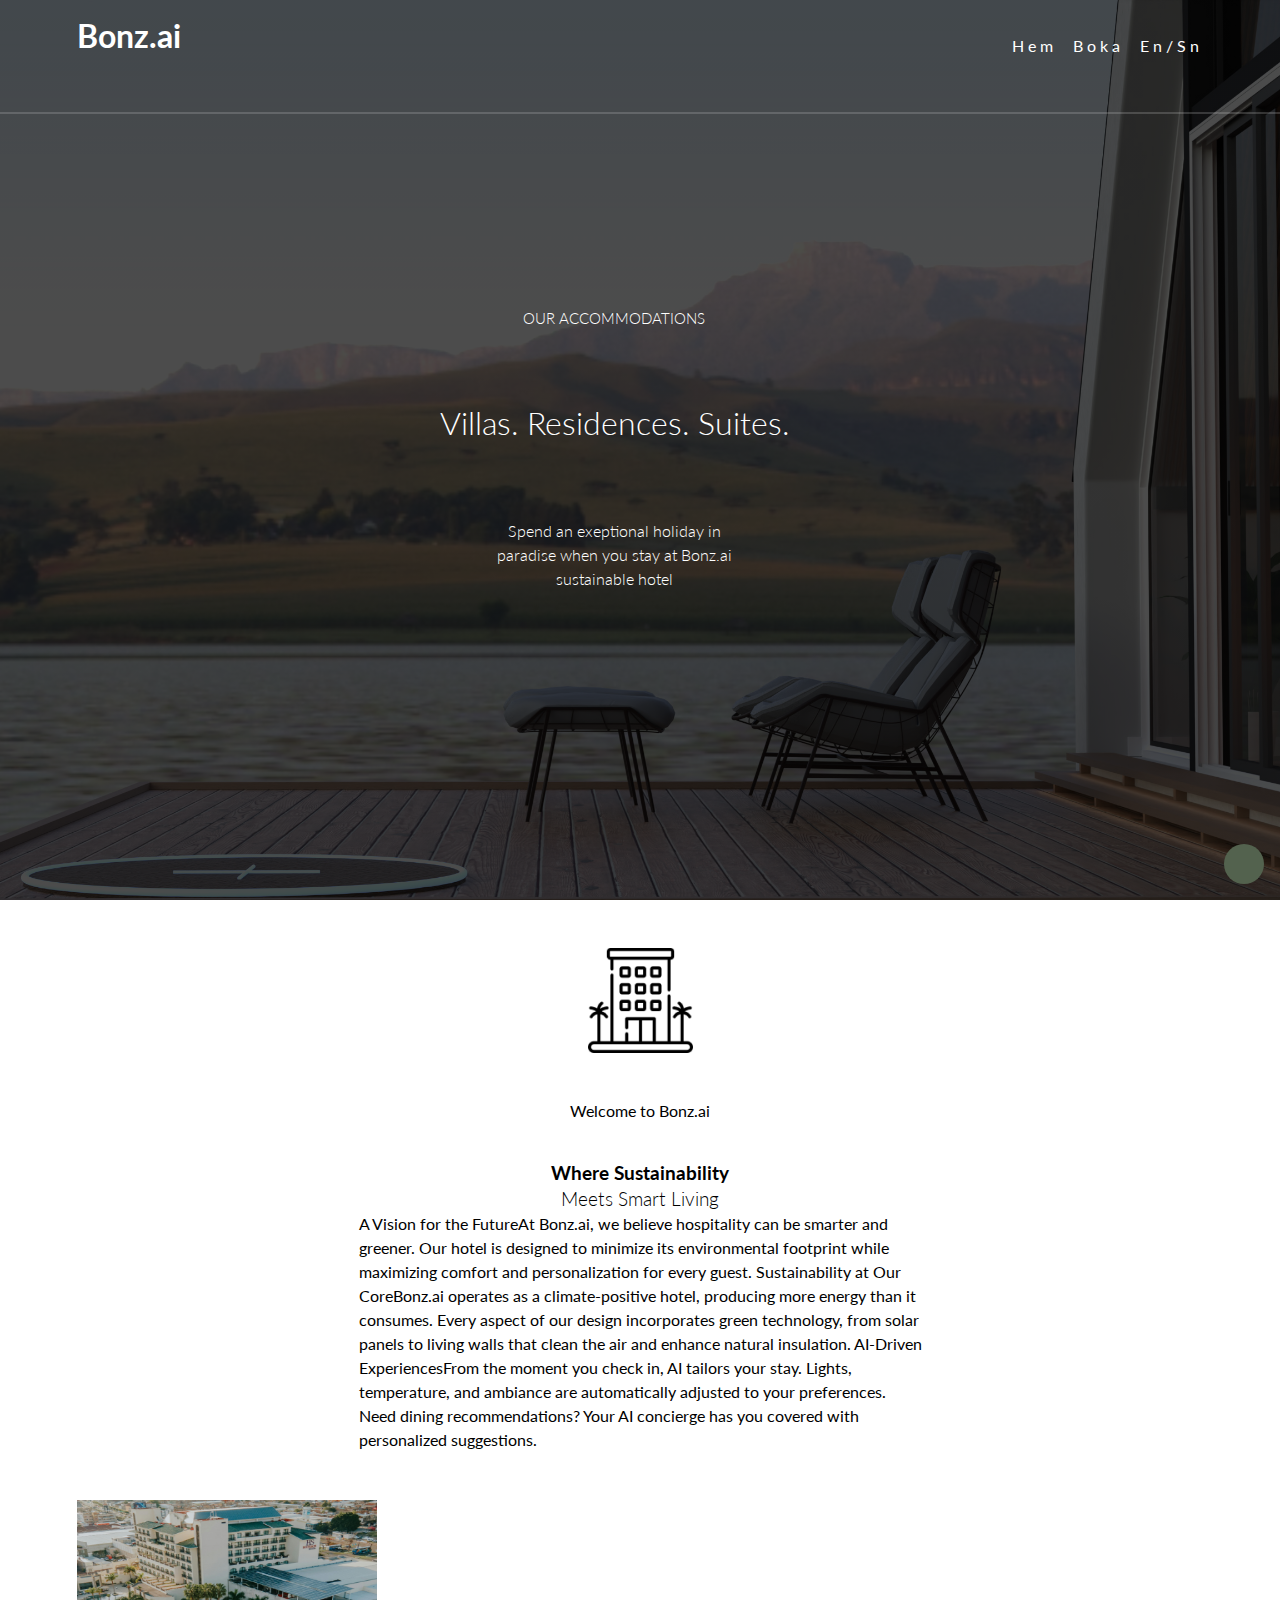
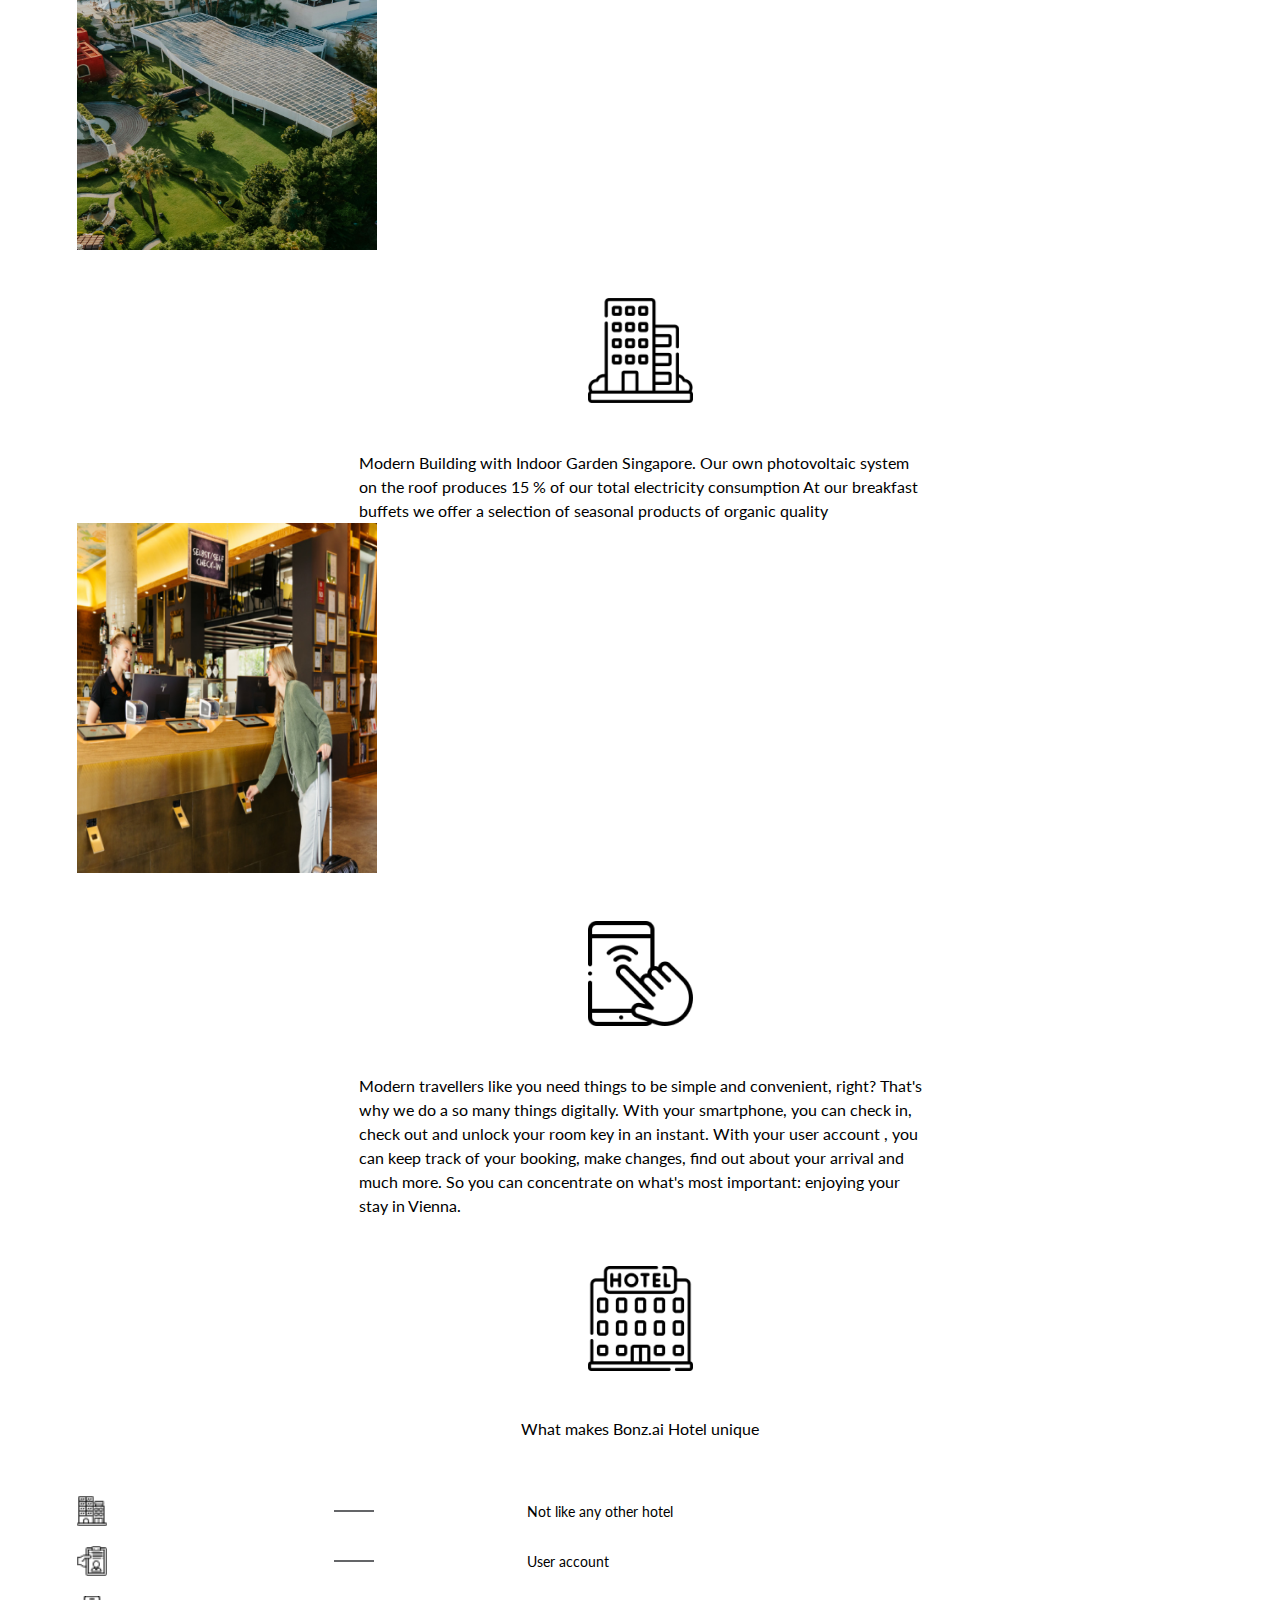
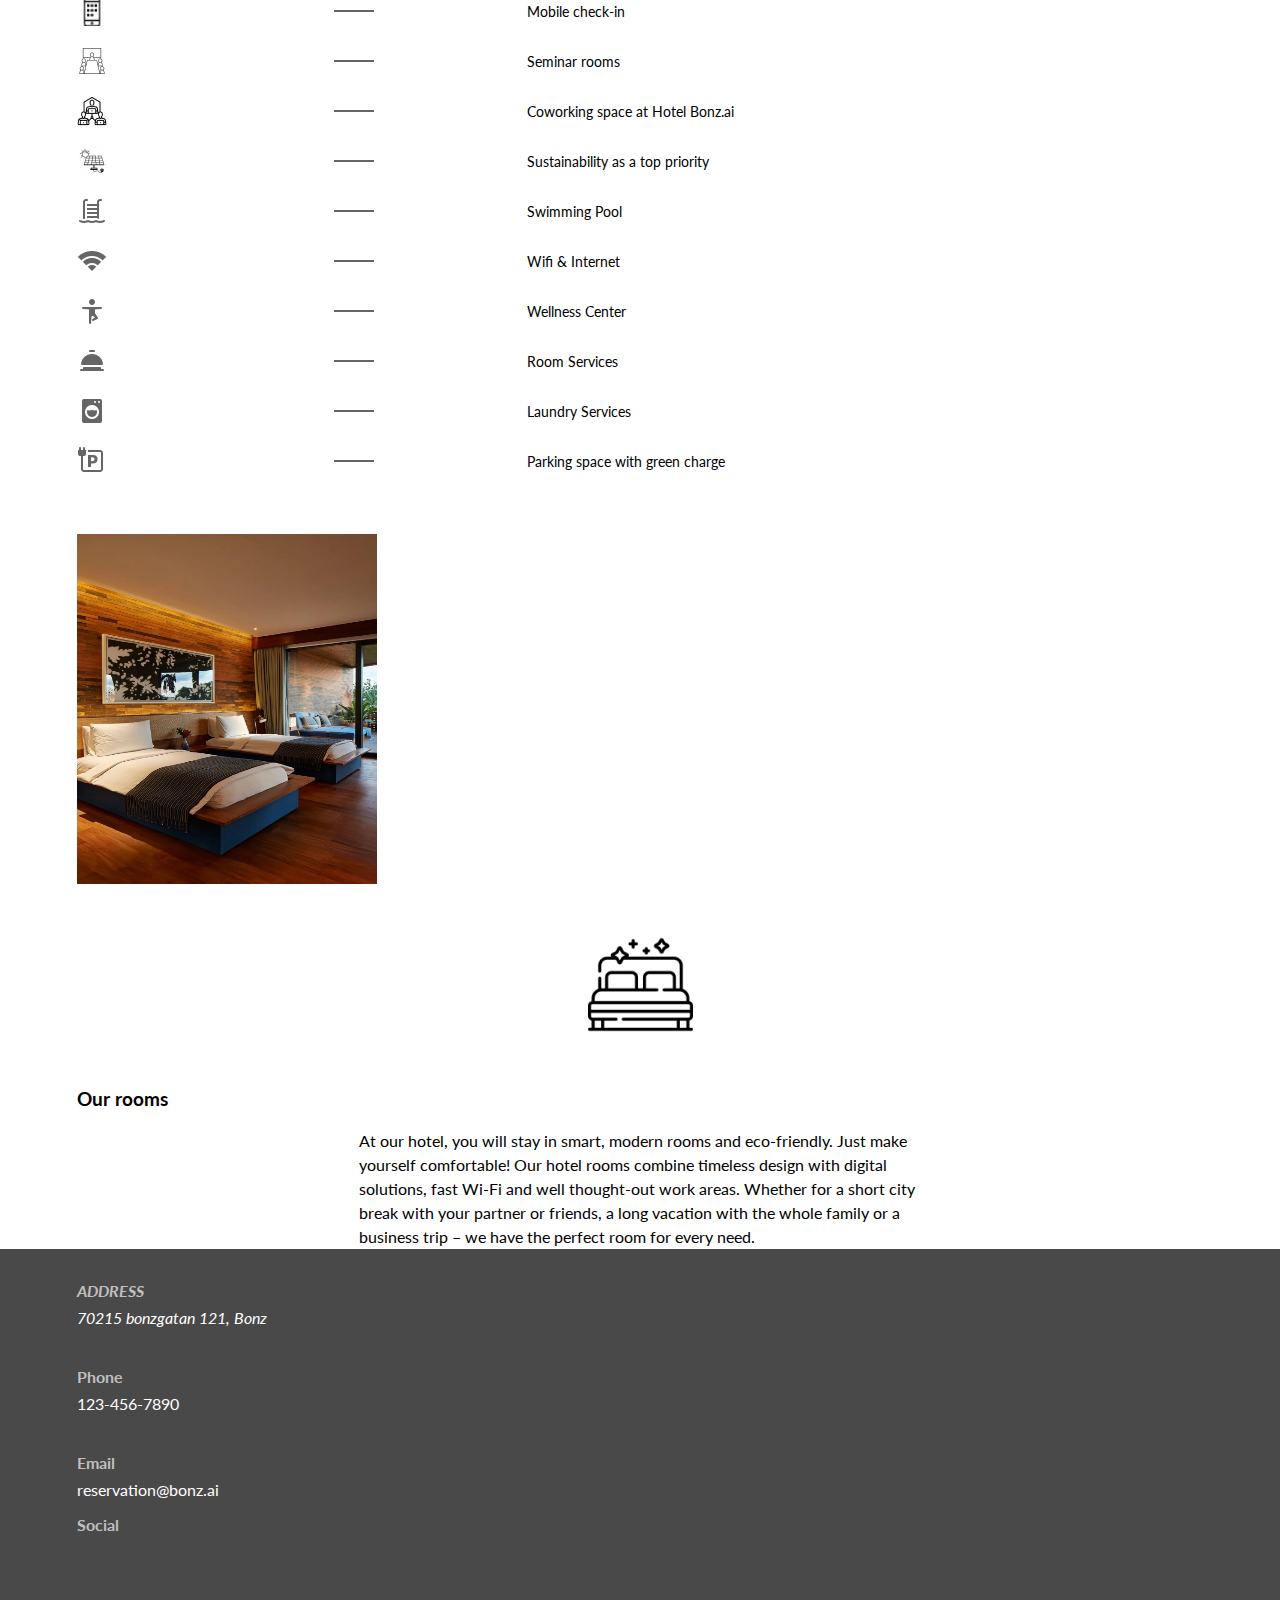
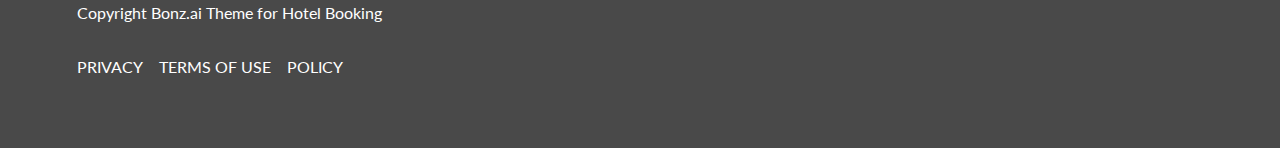
==== commit 91a18869: "added styles to all html files, added javascript file" ====
--- a/about.html
+++ b/about.html
@@ -28,55 +28,53 @@
     <title>Bonz.ai</title>
   </head>
   <body id="top">
-    <header class="hero">
-      <!-- Nav Section -->
+    <!-- header -->
+    <header class="header">
       <div class="wrapper">
-        <div class="hero__outer">
-          <span id="nav-btn" class="nav-btn">
+        <div class="header__inner">
+            <div class="header__heading-container">
+              <h1 class="header__title">Bonz.ai</h1>
+              <i class="fa-solid fa-star" style="color: #ffd700"></i>
+              <i class="fa-solid fa-star" style="color: #ffd700"></i>
+              <i class="fa-solid fa-star" style="color: #ffd700"></i>
+              <i class="fa-solid fa-star" style="color: #ffd700"></i>
+              <i class="fa-solid fa-star" style="color: #ffd700"></i>
+            </div>
+          <!-- Navbar -->
+          <nav class="header__nav" id="header__nav">
+            <span class="nav-close" id="nav-close">
+              <i class="fas fa-times"></i>
+            </span>
+
+            <ul>
+              <li><a href="index.html">Hem</a></li>
+              <li><a href="boka.html">Boka</a></li>
+              <li class="header__nav-text" id="header__nav-text">
+                <a href="#">En/Sn</a>
+              </li>
+            </ul>
+          </nav>
+
+          <span class="nav-btn" id="nav-btn">
             <i class="fa-solid fa-bars"></i>
           </span>
-
-          <div class="hero__nav-heading-container">
-            <h2 class="hero__nav-heading">Bonz.ai</h2>
-            <i class="fa-solid fa-star" style="color: #ffd700"></i>
-            <i class="fa-solid fa-star" style="color: #ffd700"></i>
-            <i class="fa-solid fa-star" style="color: #ffd700"></i>
-            <i class="fa-solid fa-star" style="color: #ffd700"></i>
-            <i class="fa-solid fa-star" style="color: #ffd700"></i>
-          </div>
-          <p class="hero__nav-text">EN/SE</p>
-        </div>
-
-        <nav class="hero__nav" id="hero__nav">
-          <div class="hero__nav-nav-header">
-            <span class="nav-close" id="nav-close">
-              <i class="fas fa-times"></i>
-            </span>
-          </div>
-          <ul class="hero__nav-list">
-            <li><a href="boka.html">Boka</a></li>
-            <li><a href="index.html">Home</a></li>
-          </ul>
-        </nav>
-        <!-- End of Nav section -->
-
-        <!-- Section banner -->
-        <section class="banner">
+        </div>
+      </div>
+      <div class="divider"></div>
+    </header>
+<!-- End of header -->
+    <section class="banner">
           <p class="banner__top-text">OUR ACCOMMODATIONS</p>
-          <h1 class="banner__heading">Villas . Residences . Suites</h1>
+          <h1 class="banner__heading">Villas. Residences. Suites.</h1>
           <p class="banner__bottom-text">
             Spend an exeptional holiday in paradise when you stay at Bonz.ai
             sustainable hotel
           </p>
-        </section>
-        <!-- End of section banner -->
-      </div>
-      <div class="divider" id="divider"></div>
-    </header>
+    </section>
     <main>
       <!-- Sustainable Section -->
-      <div class="wrapper">
       <section class="sustainable">
+        <div class="wrapper">
           <article class="sustainable__resort">
             <img
               src="./assets/Resort.png"
@@ -89,7 +87,7 @@
               Where Sustainability
               <span class="sustainable-heading-light">Meets Smart Living</span>
             </h3>
-            <p class="sustainable__text">
+            <p class="sustainable__text medium">
               A Vision for the FutureAt Bonz.ai, we believe hospitality can be
               smarter and greener. Our hotel is designed to minimize its
               environmental footprint while maximizing comfort and
@@ -110,20 +108,22 @@
               alt="Solar panels on hotel roof"
               aria-label="Solar panels on hotel roof"
             />
-            <img
-              src="./assets/Office building.png"
-              alt="office logo"
-              aria-label="logo of office"
-              class="logo"
-            />
-            <p class="sustainable__solar-text">
-              Modern Building with Indoor Garden Singapore. Our own photovoltaic
-              system on the roof produces 15 % of our total electricity
-              consumption At our breakfast buffets we offer a selection of
-              seasonal products of organic quality
-            </p>
-          </article>
-        </div>
+            <div class="sustainable__solar-content">
+              <img
+                src="./assets/Office building.png"
+                alt="office logo"
+                aria-label="logo of office"
+                class="logo"
+              />
+              <p class="sustainable__solar-text medium">
+                Modern Building with Indoor Garden Singapore. Our own photovoltaic
+                system on the roof produces 15 % of our total electricity
+                consumption At our breakfast buffets we offer a selection of
+                seasonal products of organic quality
+              </p>
+            </div>
+          </div>
+          </article>
       </section>
       <!-- End of sustainable Section -->
       <!-- Checkin section -->
@@ -140,7 +140,7 @@
               class="logo"
               aria-label="smartphone logo"
             />
-            <p class="checkin__text">
+            <p class="checkin__text medium">
               Modern travellers like you need things to be simple and
               convenient, right? That's why we do a so many things digitally.
               With your smartphone, you can check in, check out and unlock your
@@ -293,7 +293,7 @@
             />
             <div class="rooms__content">
               <h3 class="rooms__heading">Our rooms</h3>
-              <p class="rooms__text">
+              <p class="rooms__text medium">
                 At our hotel, you will stay in smart, modern rooms and
                 eco-friendly. Just make yourself comfortable! Our hotel rooms
                 combine timeless design with digital solutions, fast Wi-Fi and
--- a/aboutstyle.css
+++ b/aboutstyle.css
@@ -23,18 +23,13 @@
   margin: 3rem 0;
 }
 
-/* li {
-  display: none;
-} */
-
 .logo {
-  margin: 0.5rem auto;
+  margin: 3rem auto;
   width: 105px;
   height: 105px;
 }
 
 section {
-  padding: 2rem 0;
   text-align: center;
 }
 
@@ -56,29 +51,26 @@
   margin: 1rem 0;
 }
 
+p {
+  margin: 2.5rem 0;
+}
+
 html,
 body {
   font-family: "Lato", sans-serif;
-  min-height: 100vh;
-  display: flex;
-  flex-direction: column;
+  /* min-height: 100vh; */
   scroll-behavior: smooth;
 }
 
-.hero {
-  width: 100%;
+.header {
   background: linear-gradient(rgba(0, 0, 0, 0.7), rgba(0, 0, 0, 0.7)),
     url("assets/09-day.jpg") center/cover no-repeat fixed;
   position: relative;
-  margin: 0 auto;
-  color: #fff;
-}
-
-.hero__nav-heading-container {
-  margin: 0 auto;
-}
-
-.hero__nav {
+  color: #fff;
+  height: 100vh;
+}
+
+.header__nav {
   position: fixed;
   top: 0;
   left: 0;
@@ -87,54 +79,35 @@
   background: #53624e;
   transform: translateX(-100%);
   transition: var(--transition);
-}
-
-.hero__outer {
-  height: 10vh;
-  display: flex;
-  justify-content: space-between;
-  align-items: center;
-  padding: 1rem 1rem 0;
-}
-
-.hero__outer h2 {
-  margin-bottom: 0;
+  z-index: 1;
 }
 
 .showNav {
   transform: translate(0);
-  z-index: 2;
-}
-
-.nav-btn {
-  cursor: pointer;
-  color: var(--white);
-  font-size: 40px;
-}
-
-.hero__nav-nav-header {
-  text-align: right;
-  padding: 1rem;
 }
 
 .nav-close {
-  display: block;
   font-size: 2.5rem;
   cursor: pointer;
   color: #f29c9c;
   transition: var(--transition);
-  margin-right: 1rem;
+}
+
+.fa-times {
+  text-align: right;
+  padding-right: 1rem;
+  display: block;
 }
 
 .nav-close:hover {
   color: #bb2525;
 }
 
-.hero__nav-list li {
-  list-style-type: none;
-}
-
-.hero__nav-list li a {
+.header__nav-text {
+  color: var(--white);
+}
+
+.header__nav a {
   color: #fff;
   text-decoration: none;
   cursor: pointer;
@@ -143,18 +116,29 @@
   padding: 0.25rem 1rem;
   text-transform: uppercase;
   letter-spacing: 0.25rem;
+  color: #617d98;
   transition: var(--transition);
 }
 
-.hero__nav a:hover {
-  background: #535353;
+.header__nav a:hover {
+  background: #f7ebe8;
   padding-left: 1.5rem;
-}
-
-.hero__nav-heading {
-  color: var(--white);
-  font-size: 32px;
-  font-weight: 300;
+  border-left: 0.25rem solid #bf0000;
+}
+
+.header__inner {
+  display: flex;
+  justify-content: space-between;
+  align-items: center;
+  padding-top: 1rem;
+}
+
+h1 {
+  margin: 0;
+}
+
+.fa-bars {
+  font-size: 50px;
 }
 
 .fa-star {
@@ -163,10 +147,6 @@
 
 .fa-star:first-of-type {
   margin-left: 1rem;
-}
-
-.hero__nav-text {
-  color: var(--white);
 }
 
 .divider {
@@ -186,24 +166,30 @@
   flex-direction: column;
   flex-wrap: wrap;
   color: var(--white);
-  margin-top: -5rem;
+  position: absolute;
+  top: 50%;
+  left: 48%;
+  transform: translate(-50%, -50%);
+  width: 100%;
 }
 
 .banner__heading {
-  margin: 1rem 0;
+  margin: 2rem 0;
   font-size: 2rem;
   font-weight: 300;
-  text-align: center;
   width: 60%;
   line-height: var(--line-hight);
 }
 
 .banner__top-text {
   font-size: 0.938rem;
+  font-weight: 300;
 }
 
 .banner__bottom-text {
-  margin-top: 2rem;
+  width: 250px;
+  line-height: var(--line-hight);
+  font-weight: 300;
 }
 
 main {
@@ -261,7 +247,7 @@
 /* Facility */
 
 .facility {
-  margin-bottom: -3rem;
+  margin-bottom: 3rem;
 }
 
 .facility__text {
@@ -293,10 +279,6 @@
   grid-column: 3 / -1;
 }
 
-.fa-solid {
-  color: var(--facility-cls);
-}
-
 .rooms__content {
   text-align: left;
   margin-top: 3rem;
@@ -350,3 +332,99 @@
   margin-right: 1rem;
   margin-top: 1rem;
 }
+
+/* Media Queries */
+
+@media screen and (min-width: 1126px) {
+  .wrapper {
+    width: 1126px;
+    margin: 0 auto;
+  }
+
+  .header {
+    position: relative;
+  }
+
+  .banner {
+    position: absolute;
+    top: 50%;
+    left: 48%;
+    transform: translate(-50%, -50%);
+    width: 80%;
+  }
+
+  .banner__heading {
+    font-size: 2rem;
+  }
+  .header__inner {
+    max-width: 1126px;
+    width: 100%;
+    margin: 0 auto;
+  }
+
+  .fa-star {
+    display: inline;
+  }
+
+  .nav-btn {
+    display: none;
+  }
+
+  .nav-close {
+    display: none;
+  }
+
+  .header-title {
+    display: block;
+    margin: 0;
+  }
+
+  .header__nav ul {
+    display: flex;
+    justify-content: space-between;
+    align-items: center;
+    list-style-type: none;
+    gap: 1em;
+  }
+
+  .header__nav {
+    transform: translateX(0);
+    background: none;
+    position: static;
+  }
+
+  .nav-header {
+    display: none;
+  }
+
+  .header__nav a {
+    color: #fff;
+    font-size: 1rem;
+    text-transform: capitalize;
+    border-radius: 0.5rem;
+    background: none;
+    outline: none;
+    display: block;
+    transition: none;
+    padding: 0;
+  }
+
+  .header__nav a:hover {
+    background: none;
+    padding-left: 0;
+    border-left: none;
+    border-bottom: 3px solid #53624e;
+    transition: var(--transition);
+    padding-bottom: 1rem;
+  }
+
+  .medium {
+    width: 50%;
+    margin: 0 auto;
+  }
+
+  img {
+    width: 300px;
+    height: 350px;
+  }
+}
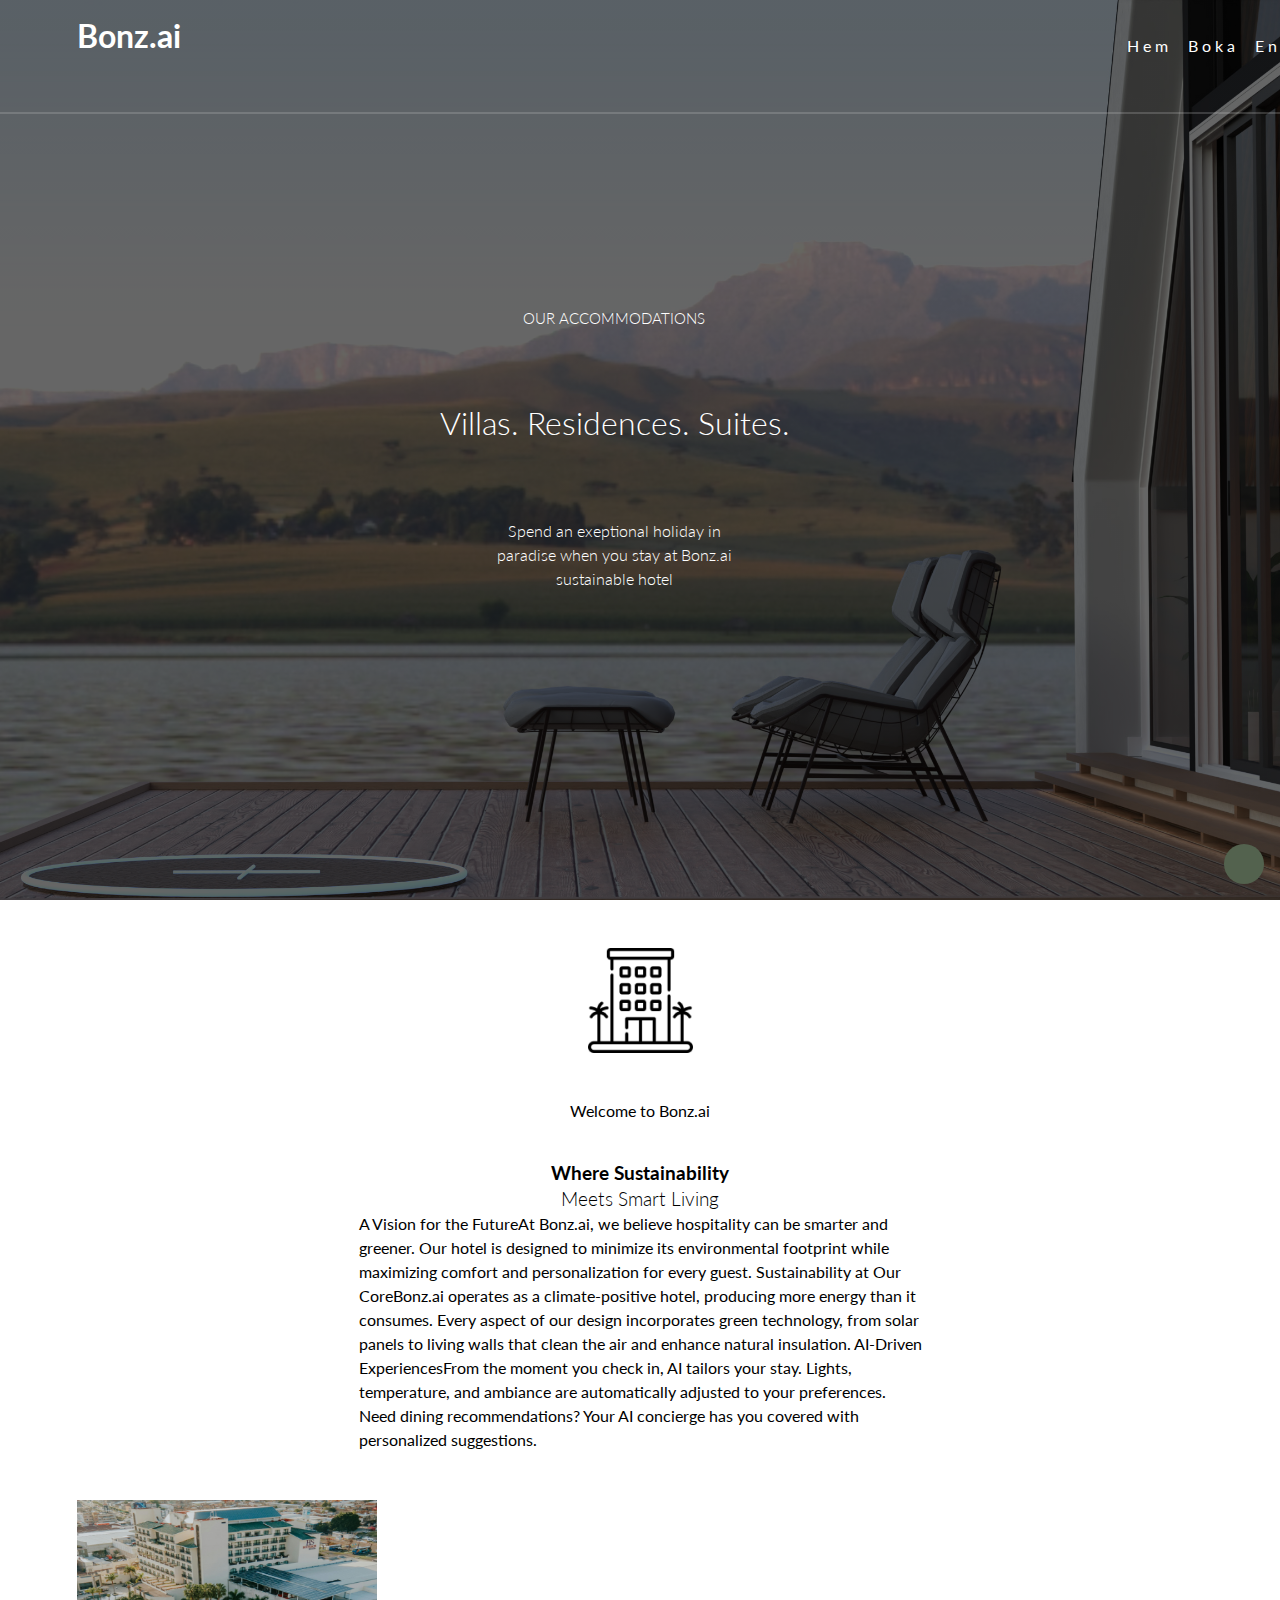
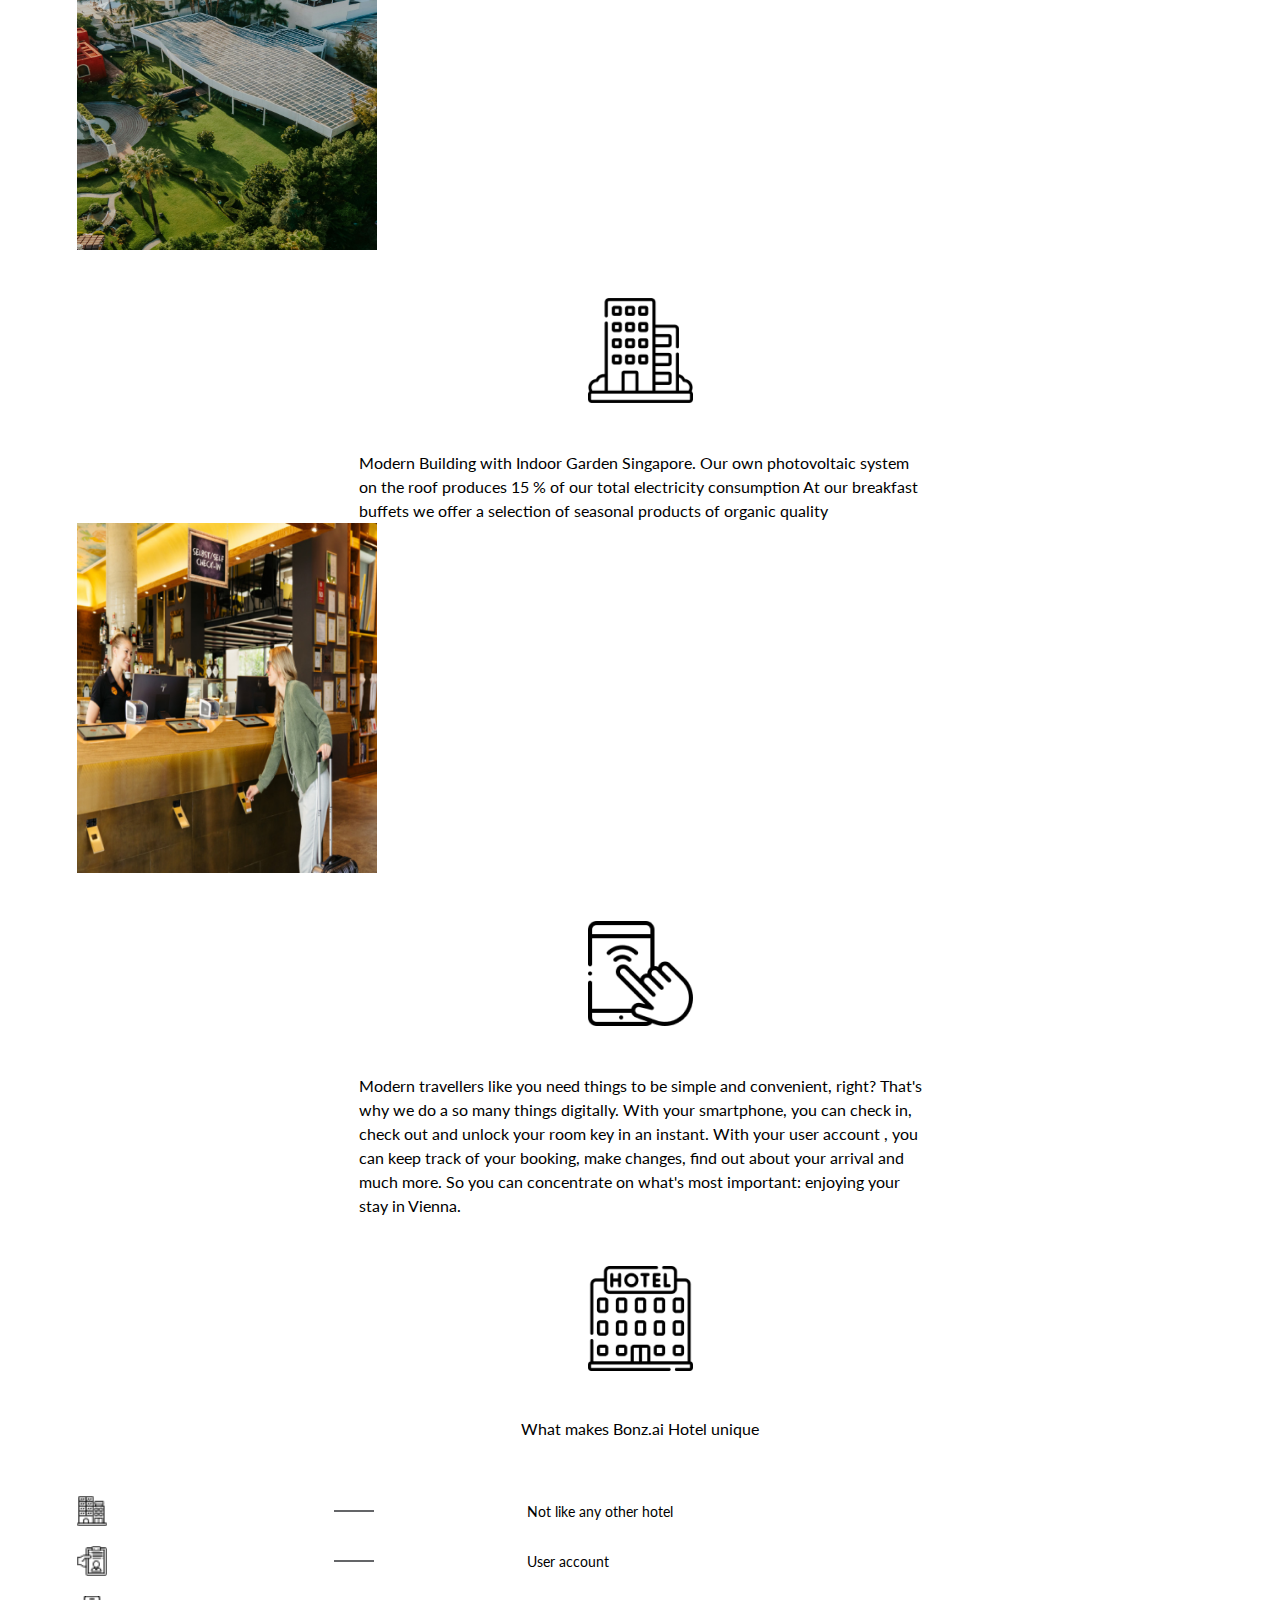
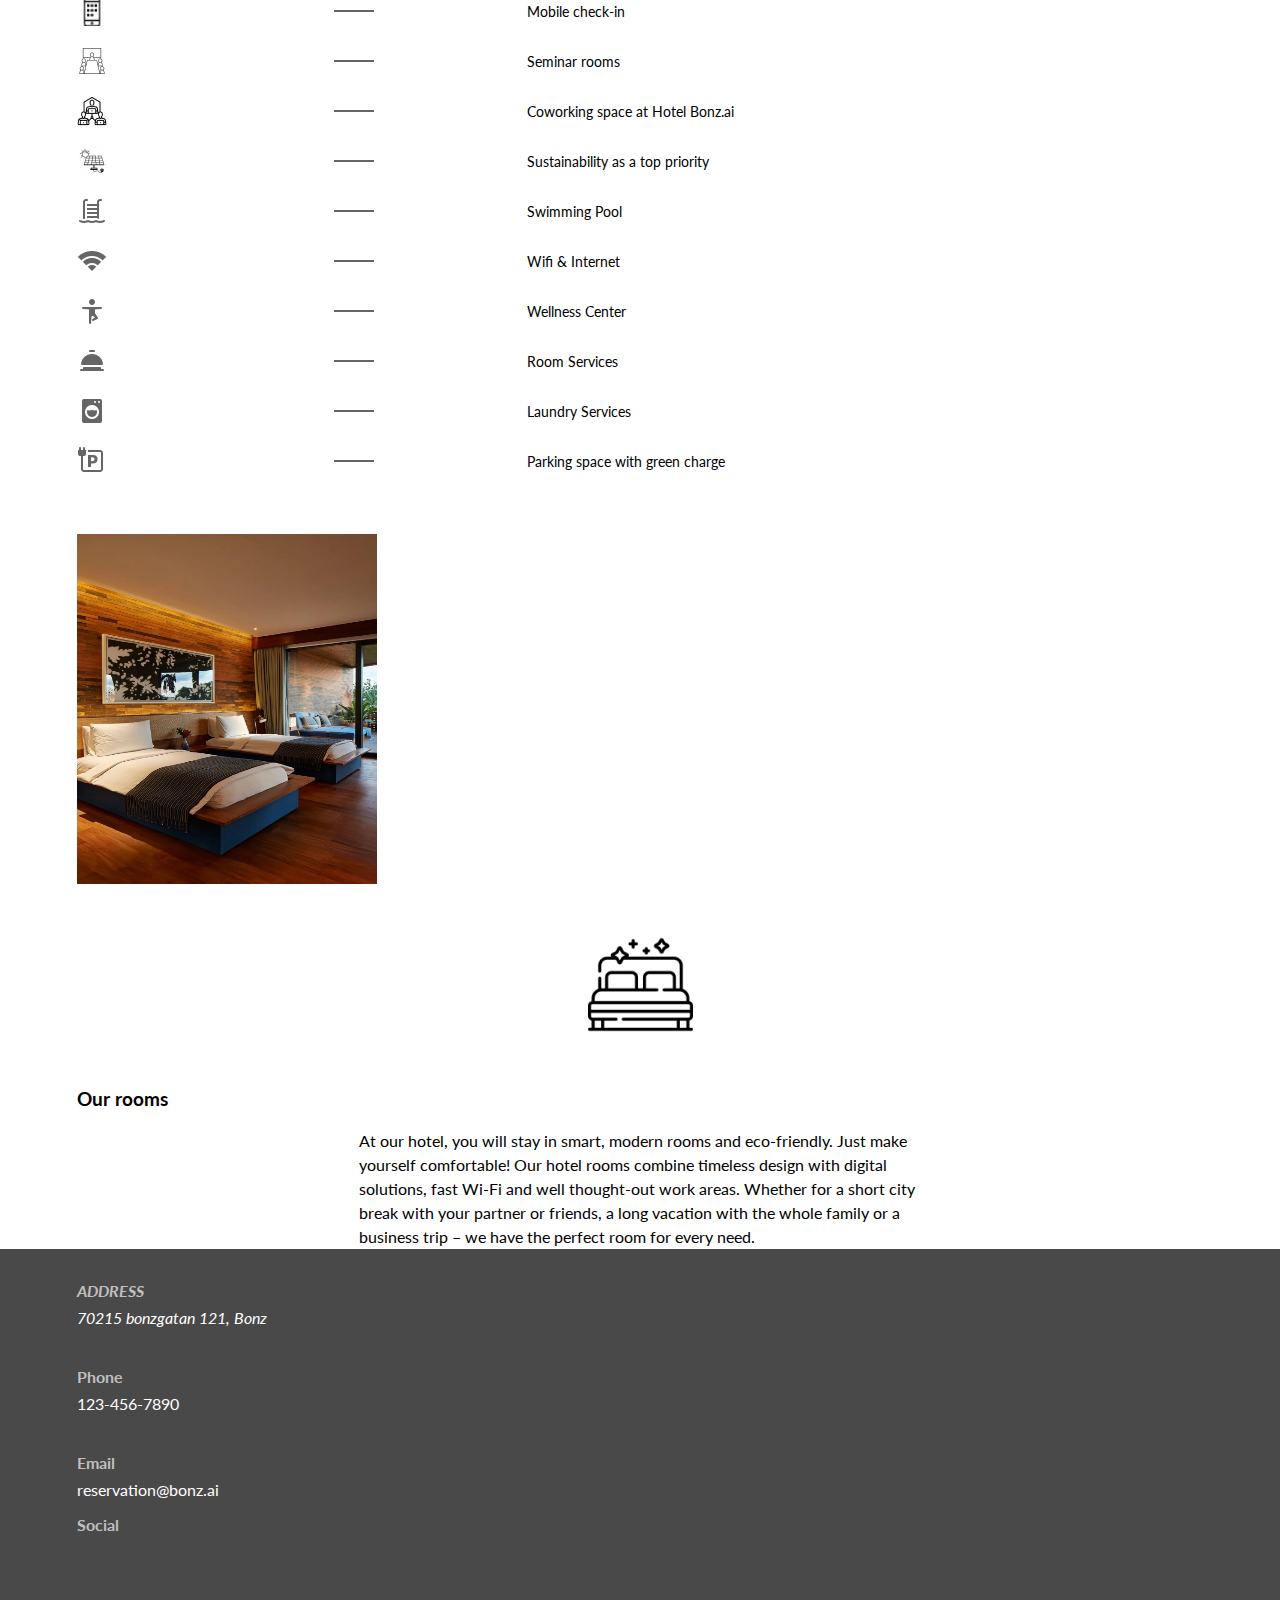
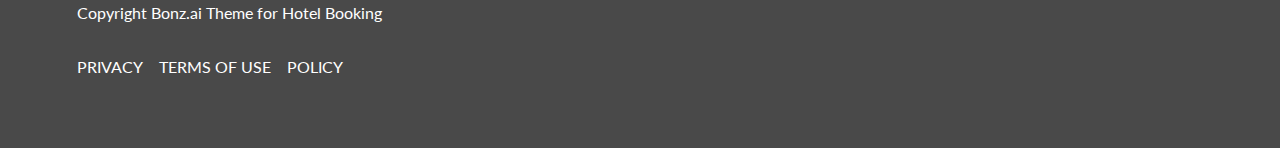
==== commit fa26ba52: "changed styles for the nav menu" ====
--- a/about.html
+++ b/about.html
@@ -56,7 +56,7 @@
           </nav>
 
           <span class="nav-btn" id="nav-btn">
-            <i class="fa-solid fa-bars"></i>
+            <i class="fa-solid fa-bars fa-2xl"></i>
           </span>
         </div>
       </div>
--- a/aboutstyle.css
+++ b/aboutstyle.css
@@ -58,16 +58,16 @@
 html,
 body {
   font-family: "Lato", sans-serif;
-  /* min-height: 100vh; */
   scroll-behavior: smooth;
 }
 
 .header {
-  background: linear-gradient(rgba(0, 0, 0, 0.7), rgba(0, 0, 0, 0.7)),
+  background: linear-gradient(rgba(0, 0, 0, 0.6), rgba(0, 0, 0, 0.6)),
     url("assets/09-day.jpg") center/cover no-repeat fixed;
   position: relative;
   color: #fff;
-  height: 100vh;
+  min-height: 100vh;
+  overflow-x: hidden;
 }
 
 .header__nav {
@@ -83,7 +83,7 @@
 }
 
 .showNav {
-  transform: translate(0);
+  transform: translate(-50%);
 }
 
 .nav-close {
@@ -111,7 +111,6 @@
   color: #fff;
   text-decoration: none;
   cursor: pointer;
-  display: block;
   font-size: 1.5rem;
   padding: 0.25rem 1rem;
   text-transform: uppercase;
@@ -120,9 +119,14 @@
   transition: var(--transition);
 }
 
+ul {
+  list-style-type: none;
+  transform: translateX(60%);
+}
+
 .header__nav a:hover {
   background: #f7ebe8;
-  padding-left: 1.5rem;
+  display: inline-block;
   border-left: 0.25rem solid #bf0000;
 }
 
@@ -137,8 +141,8 @@
   margin: 0;
 }
 
-.fa-bars {
-  font-size: 50px;
+.nav-btn {
+  z-index: 1;
 }
 
 .fa-star {
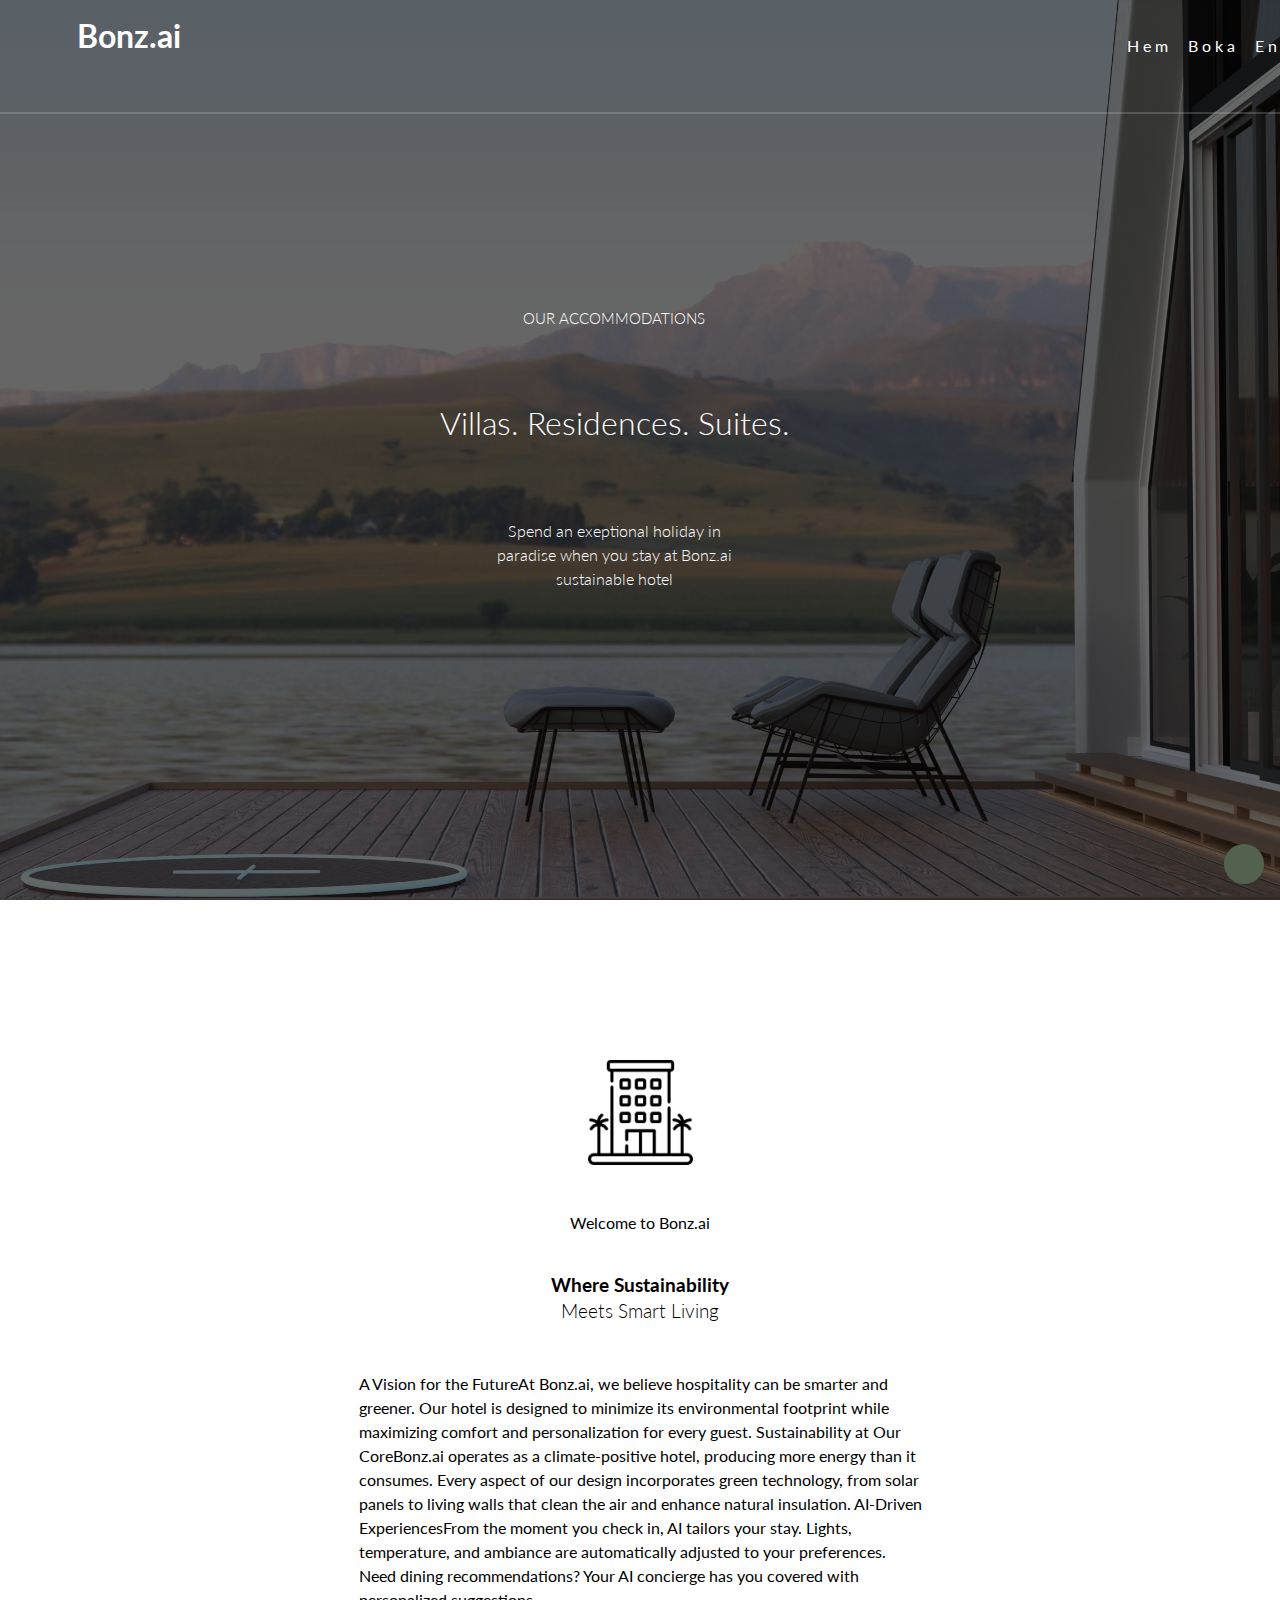
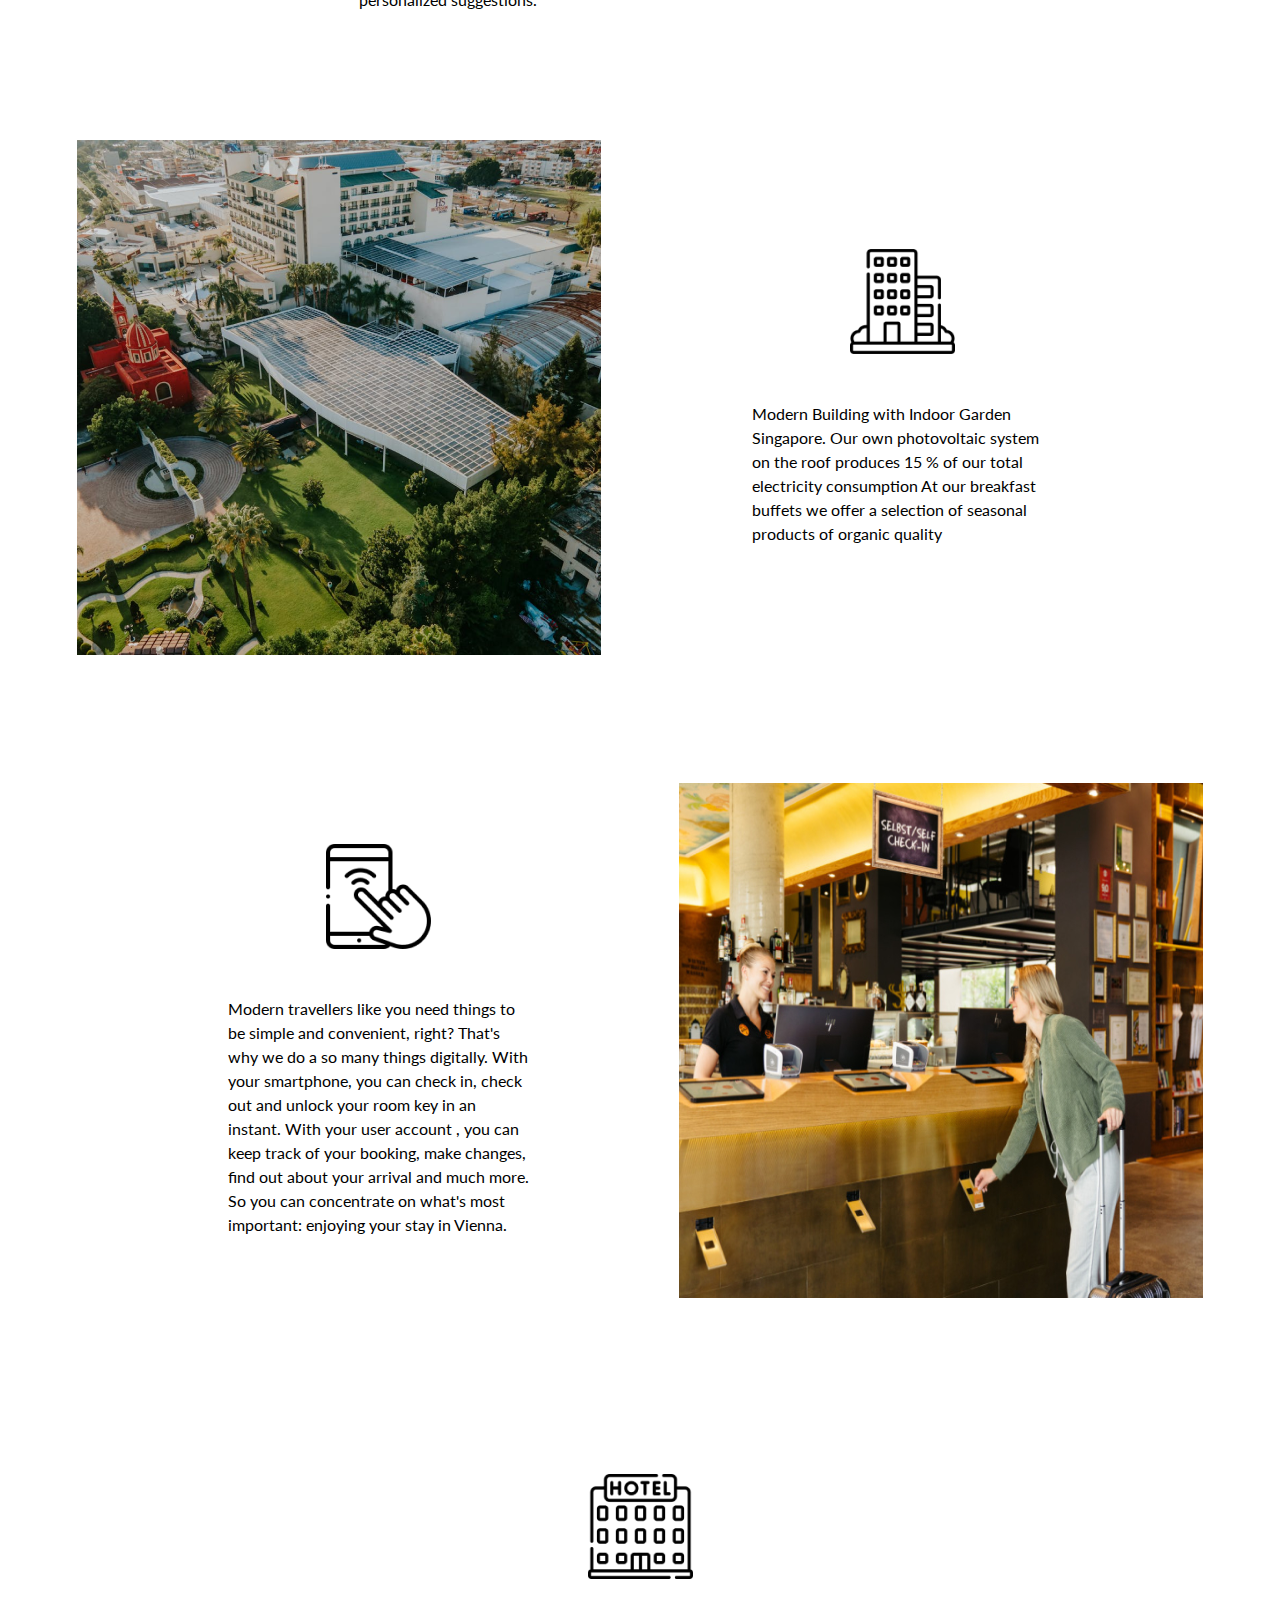
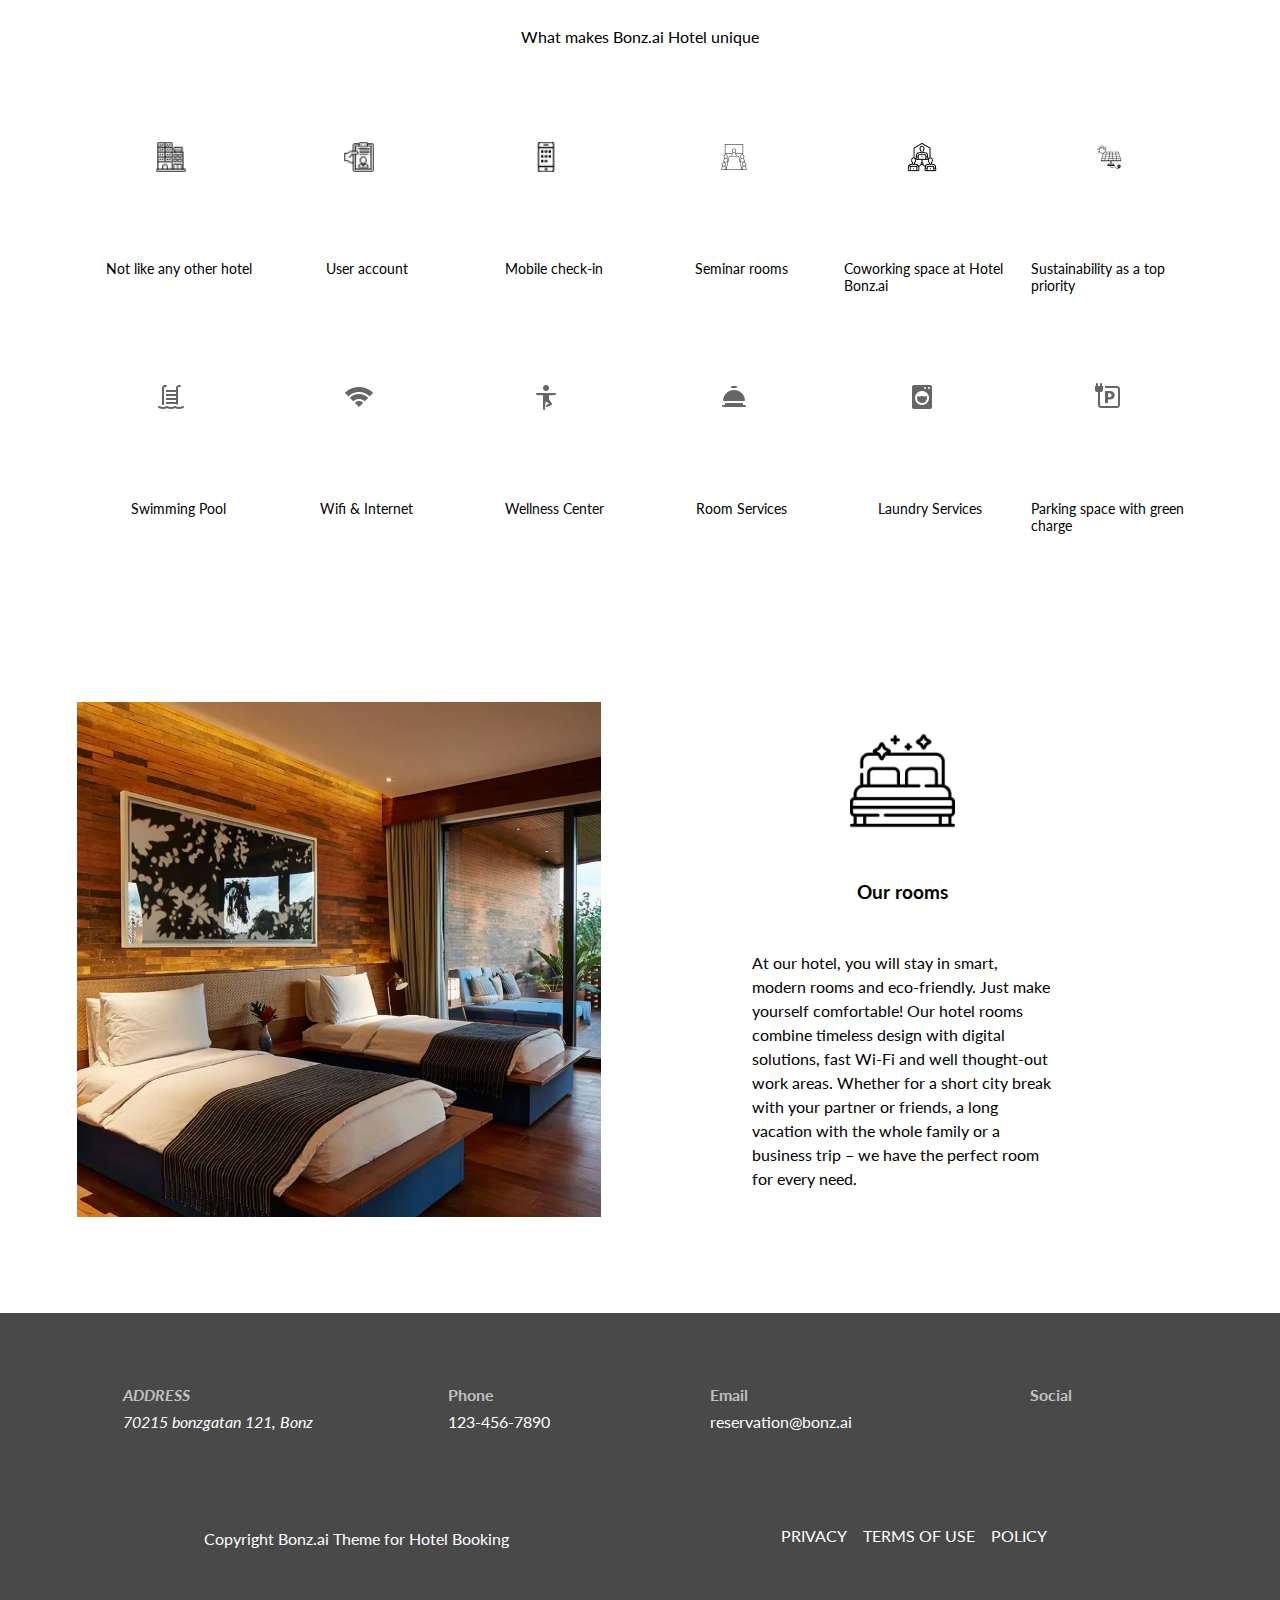
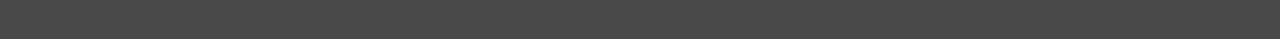
==== commit c5fc9d17: "modified styles and refurbushed the boka file" ====
--- a/about.html
+++ b/about.html
@@ -32,14 +32,14 @@
     <header class="header">
       <div class="wrapper">
         <div class="header__inner">
-            <div class="header__heading-container">
-              <h1 class="header__title">Bonz.ai</h1>
-              <i class="fa-solid fa-star" style="color: #ffd700"></i>
-              <i class="fa-solid fa-star" style="color: #ffd700"></i>
-              <i class="fa-solid fa-star" style="color: #ffd700"></i>
-              <i class="fa-solid fa-star" style="color: #ffd700"></i>
-              <i class="fa-solid fa-star" style="color: #ffd700"></i>
-            </div>
+          <div class="header__heading-container">
+            <h1 class="header__title">Bonz.ai</h1>
+            <i class="fa-solid fa-star" style="color: #ffd700"></i>
+            <i class="fa-solid fa-star" style="color: #ffd700"></i>
+            <i class="fa-solid fa-star" style="color: #ffd700"></i>
+            <i class="fa-solid fa-star" style="color: #ffd700"></i>
+            <i class="fa-solid fa-star" style="color: #ffd700"></i>
+          </div>
           <!-- Navbar -->
           <nav class="header__nav" id="header__nav">
             <span class="nav-close" id="nav-close">
@@ -62,15 +62,18 @@
       </div>
       <div class="divider"></div>
     </header>
-<!-- End of header -->
+    <!-- End of header -->
+    <!-- Section banner -->
     <section class="banner">
-          <p class="banner__top-text">OUR ACCOMMODATIONS</p>
-          <h1 class="banner__heading">Villas. Residences. Suites.</h1>
-          <p class="banner__bottom-text">
-            Spend an exeptional holiday in paradise when you stay at Bonz.ai
-            sustainable hotel
-          </p>
+      <p class="banner__top-text">OUR ACCOMMODATIONS</p>
+      <h1 class="banner__heading">Villas. Residences. Suites.</h1>
+      <p class="banner__bottom-text">
+        Spend an exeptional holiday in paradise when you stay at Bonz.ai
+        sustainable hotel
+      </p>
     </section>
+    <!-- End of section banner -->
+
     <main>
       <!-- Sustainable Section -->
       <section class="sustainable">
@@ -102,6 +105,8 @@
               personalized suggestions.
             </p>
           </article>
+          <!-- End ofSustainable Section -->
+          <!-- solar section -->
           <article class="sustainable__solar">
             <img
               src="./assets/Frame 1.png"
@@ -116,39 +121,41 @@
                 class="logo"
               />
               <p class="sustainable__solar-text medium">
-                Modern Building with Indoor Garden Singapore. Our own photovoltaic
-                system on the roof produces 15 % of our total electricity
-                consumption At our breakfast buffets we offer a selection of
-                seasonal products of organic quality
+                Modern Building with Indoor Garden Singapore. Our own
+                photovoltaic system on the roof produces 15 % of our total
+                electricity consumption At our breakfast buffets we offer a
+                selection of seasonal products of organic quality
               </p>
             </div>
-          </div>
-          </article>
+          </article>
+        </div>
       </section>
-      <!-- End of sustainable Section -->
+      <!-- End of solar Section -->
       <!-- Checkin section -->
       <section class="checkin">
         <div class="wrapper">
           <article class="checkin__inner">
+            <div class="checkin__inner-content">
+              <img
+                src="./assets/Smartphone.png"
+                alt="smartphone logo"
+                class="logo"
+                aria-label="smartphone logo"
+              />
+              <p class="checkin__text medium">
+                Modern travellers like you need things to be simple and
+                convenient, right? That's why we do a so many things digitally.
+                With your smartphone, you can check in, check out and unlock
+                your room key in an instant. With your user account , you can
+                keep track of your booking, make changes, find out about your
+                arrival and much more. So you can concentrate on what's most
+                important: enjoying your stay in Vienna. 
+              </p>
+            </div>
             <img
-              src="./assets/sm_schani_hotels_blog 1.png"
+              src="./assets/checkin.png"
               alt="customer checking in with smartphone"
             />
-            <img
-              src="./assets/Smartphone.png"
-              alt="smartphone logo"
-              class="logo"
-              aria-label="smartphone logo"
-            />
-            <p class="checkin__text medium">
-              Modern travellers like you need things to be simple and
-              convenient, right? That's why we do a so many things digitally.
-              With your smartphone, you can check in, check out and unlock your
-              room key in an instant. With your user account , you can keep
-              track of your booking, make changes, find out about your arrival
-              and much more. So you can concentrate on what's most important:
-              enjoying your stay in Vienna. 
-            </p>
           </article>
         </div>
       </section>
@@ -157,121 +164,127 @@
       <section class="facility">
         <div class="wrapper">
           <article class="facility__inner">
-            <img
-              src="./assets/Hotel.png"
-              alt="hotel logo"
-              class="logo"
-              aria-label="hotel logo"
-            />
-            <p class="facility__text">What makes Bonz.ai Hotel unique</p>
-            <span class="facility__logo">
+            <div class="facility__inner-logo">
               <img
-                src="./assets/image 8.png"
+                src="./assets/Hotel.png"
                 alt="hotel logo"
+                class="logo"
                 aria-label="hotel logo"
               />
-              <div class="facility__divider"></div>
-              <p>Not like any other hotel</p>
-            </span>
-            <span class="facility__logo">
-              <img
-                src="./assets/image 7.png"
-                alt="user account logo"
-                aria-label="user account logo"
-              />
-              <div class="facility__divider"></div>
-              <p>User account</p>
-            </span>
-            <span class="facility__logo">
-              <img
-                src="./assets/image 9.png"
-                alt="mobile logo"
-                aria-label="mobile logo"
-              />
-              <div class="facility__divider"></div>
-              <p>Mobile check-in</p>
-            </span>
-            <span class="facility__logo">
-              <img
-                src="./assets/image 10.png"
-                alt="seminar room logo"
-                aria-label="seminar room logo"
-              />
-              <div class="facility__divider"></div>
-              <p>Seminar rooms</p>
-            </span>
-            <span class="facility__logo">
-              <img
-                src="./assets/image 11.png"
-                alt="meeting room logo"
-                aria-label="meeting room logo"
-              />
-              <div class="facility__divider"></div>
-              <p>Coworking space at Hotel Bonz.ai</p>
-            </span>
-            <span class="facility__logo">
-              <img
-                src="./assets/image 12.png"
-                alt="solar panel on roof logo"
-                aria-label="solar panel on roof logo"
-              />
-              <div class="facility__divider"></div>
-              <p>Sustainability as a top priority</p>
-            </span>
-            <span class="facility__logo">
-              <img
-                src="./assets/Swimming Pool.png"
-                alt="swimmingpool logo"
-                aria-label="swimmingpool logo"
-              />
-              <div class="facility__divider"></div>
-              <p>Swimming Pool</p>
-            </span>
-            <span class="facility__logo">
-              <img
-                src="./assets/Wi-Fi.png"
-                alt="wifi service logo"
-                aria-label="wifi service log"
-              />
-              <div class="facility__divider"></div>
-              <p>Wifi & Internet</p>
-            </span>
-            <span class="facility__logo">
-              <img
-                src="./assets/Yoga.png"
-                alt="person doing yoga logo"
-                aria-label="person doing yoga logo"
-              />
-              <div class="facility__divider"></div>
-              <p>Wellness Center</p>
-            </span>
-            <span class="facility__logo">
-              <img
-                src="./assets/Room Service.png"
-                alt="room service logo"
-                aria-label="room service logo"
-              />
-              <div class="facility__divider"></div>
-              <p>Room Services</p>
-            </span>
-            <span class="facility__logo">
-              <img
-                src="./assets/Washing Machine.png"
-                alt="laundry logo"
-                aria-label="laundry logo"
-              />
-              <div class="facility__divider"></div>
-              <p>Laundry Services</p>
-            </span>
-            <span class="facility__logo">
-              <img
-                src="./assets/Charging Station.png"
-                alt="charging station logo"
-                aria-label="charging station logo"
-              />
-              <div class="facility__divider"></div>
-              <p>Parking space with green charge</p>
-            </span>
+              <p class="facility__text">What makes Bonz.ai Hotel unique</p>
+            </div>
+            <div class="facility__inner-content">
+              <span class="facility__logo">
+                <img
+                  src="./assets/image 8.png"
+                  alt="hotel logo"
+                  aria-label="hotel logo"
+                />
+                <div class="facility__divider"></div>
+                <p>Not like any other hotel</p>
+              </span>
+              <span class="facility__logo">
+                <img
+                  src="./assets/image 7.png"
+                  alt="user account logo"
+                  aria-label="user account logo"
+                />
+                <div class="facility__divider"></div>
+                <p>User account</p>
+              </span>
+              <span class="facility__logo">
+                <img
+                  src="./assets/image 9.png"
+                  alt="mobile logo"
+                  aria-label="mobile logo"
+                />
+                <div class="facility__divider"></div>
+                <p>Mobile check-in</p>
+              </span>
+              <span class="facility__logo">
+                <img
+                  src="./assets/image 10.png"
+                  alt="seminar room logo"
+                  aria-label="seminar room logo"
+                />
+                <div class="facility__divider"></div>
+                <p>Seminar rooms</p>
+              </span>
+              <span class="facility__logo">
+                <img
+                  src="./assets/image 11.png"
+                  alt="meeting room logo"
+                  aria-label="meeting room logo"
+                />
+                <div class="facility__divider"></div>
+                <p>Coworking space at Hotel Bonz.ai</p>
+              </span>
+              <span class="facility__logo">
+                <img
+                  src="./assets/image 12.png"
+                  alt="solar panel on roof logo"
+                  aria-label="solar panel on roof logo"
+                />
+                <div class="facility__divider"></div>
+                <p>Sustainability as a top priority</p>
+              </span>
+            </div>
+            <div class="facility__inner-content">
+              <span class="facility__logo">
+                <img
+                  src="./assets/Swimming Pool.png"
+                  alt="swimmingpool logo"
+                  aria-label="swimmingpool logo"
+                />
+                <div class="facility__divider"></div>
+                <p>Swimming Pool</p>
+              </span>
+              <span class="facility__logo">
+                <img
+                  src="./assets/Wi-Fi.png"
+                  alt="wifi service logo"
+                  aria-label="wifi service log"
+                />
+                <div class="facility__divider"></div>
+                <p>Wifi & Internet</p>
+              </span>
+              <span class="facility__logo">
+                <img
+                  src="./assets/Yoga.png"
+                  alt="person doing yoga logo"
+                  aria-label="person doing yoga logo"
+                />
+                <div class="facility__divider"></div>
+                <p>Wellness Center</p>
+              </span>
+              <span class="facility__logo">
+                <img
+                  src="./assets/Room Service.png"
+                  alt="room service logo"
+                  aria-label="room service logo"
+                />
+                <div class="facility__divider"></div>
+                <p>Room Services</p>
+              </span>
+              <span class="facility__logo">
+                <img
+                  src="./assets/Washing Machine.png"
+                  alt="laundry logo"
+                  aria-label="laundry logo"
+                />
+                <div class="facility__divider"></div>
+                <p>Laundry Services</p>
+              </span>
+              <span class="facility__logo">
+                <img
+                  src="./assets/Charging Station.png"
+                  alt="charging station logo"
+                  aria-label="charging station logo"
+                />
+                <div class="facility__divider"></div>
+                <p>Parking space with green charge</p>
+              </span>
+            </div>
           </article>
         </div>
       </section>
@@ -281,26 +294,29 @@
         <div class="wrapper">
           <article class="rooms__inner">
             <img
-              src="./assets/family_suite_2_2fe0ac7d85.webp"
+              src="./assets/family.png"
               alt="hotel room with 2 beds"
               aria-label="hotel room with 2 beds"
             />
-            <img
-              src="./assets/bed.png"
-              alt="room logo"
-              aria-label="room logo"
-              class="logo"
-            />
-            <div class="rooms__content">
+            <div class="rooms-inner-content">
+              <img
+                src="./assets/bed.png"
+                alt="room logo"
+                aria-label="room logo"
+                class="logo"
+              />
               <h3 class="rooms__heading">Our rooms</h3>
-              <p class="rooms__text medium">
-                At our hotel, you will stay in smart, modern rooms and
-                eco-friendly. Just make yourself comfortable! Our hotel rooms
-                combine timeless design with digital solutions, fast Wi-Fi and
-                well thought-out work areas. Whether for a short city break with
-                your partner or friends, a long vacation with the whole family
-                or a business trip – we have the perfect room for every need.
-              </p>
+              <div class="rooms__content">
+                <p class="rooms__text medium">
+                  At our hotel, you will stay in smart, modern rooms and
+                  eco-friendly. Just make yourself comfortable! Our hotel rooms
+                  combine timeless design with digital solutions, fast Wi-Fi and
+                  well thought-out work areas. Whether for a short city break
+                  with your partner or friends, a long vacation with the whole
+                  family or a business trip – we have the perfect room for every
+                  need.
+                </p>
+              </div>
             </div>
           </article>
         </div>
@@ -310,33 +326,44 @@
     </main>
     <footer class="footer">
       <div class="wrapper">
-        <div class="space">
-          <address>
-            <span class="bold">ADDRESS</span> 70215 bonzgatan 121, Bonz
-          </address>
-        </div>
-        <div class="space">
-          <p>
-            <span class="bold">Phone</span>
-            <a href="tel:0752-51-24-66">123-456-7890</a>
-          </p>
-        </div>
-        <div class="space">
-          <span class="bold">Email</span>
-          <a href="mailto:reservation@bonz.ai@bonz.com">reservation@bonz.ai</a>
-        </div>
-        <div class="space">
-          <span class="bold">Social</span>
-          <i class="fa-brands fa-facebook"></i>
-          <i class="fa-brands fa-twitter"></i>
-          <i class="fa-brands fa-youtube"></i>
-          <i class="fa-brands fa-square-instagram"></i>
-        </div>
-        <p class="footer__rights">Copyright Bonz.ai Theme for Hotel Booking</p>
-        <div class="footer__terms">
-          <p>PRIVACY</p>
-          <p>TERMS OF USE</p>
-          <p>POLICY</p>
+        <div class="footer__content">
+          <div class="space">
+            <address>
+              <span class="bold">ADDRESS</span> 70215 bonzgatan 121, Bonz
+            </address>
+          </div>
+
+          <div class="footer__phone space">
+            <p>
+              <span class="bold">Phone</span>
+              <a href="tel:0752-51-24-66">123-456-7890</a>
+            </p>
+          </div>
+
+          <div class="space">
+            <span class="bold">Email</span>
+            <a href="mailto:reservation@bonz.ai@bonz.com"
+              >reservation@bonz.ai</a
+            >
+          </div>
+
+          <div class="space">
+            <span class="bold">Social</span>
+            <i class="fa-brands fa-facebook"></i>
+            <i class="fa-brands fa-twitter"></i>
+            <i class="fa-brands fa-youtube"></i>
+            <i class="fa-brands fa-square-instagram"></i>
+          </div>
+
+          <div class="footer__rights">
+            <p>Copyright Bonz.ai Theme for Hotel Booking</p>
+          </div>
+
+          <div class="footer__terms">
+            <p>PRIVACY</p>
+            <p>TERMS OF USE</p>
+            <p>POLICY</p>
+          </div>
         </div>
       </div>
     </footer>
--- a/aboutstyle.css
+++ b/aboutstyle.css
@@ -107,15 +107,19 @@
   color: var(--white);
 }
 
+ul {
+  list-style-type: none;
+}
+
 .header__nav a {
+  display: inline-block;
   color: #fff;
   text-decoration: none;
   cursor: pointer;
   font-size: 1.5rem;
-  padding: 0.25rem 1rem;
+  padding: 0.5rem 1rem;
   text-transform: uppercase;
   letter-spacing: 0.25rem;
-  color: #617d98;
   transition: var(--transition);
 }
 
@@ -125,8 +129,8 @@
 }
 
 .header__nav a:hover {
-  background: #f7ebe8;
-  display: inline-block;
+  background: #393b3d;
+
   border-left: 0.25rem solid #bf0000;
 }
 
@@ -181,6 +185,7 @@
   margin: 2rem 0;
   font-size: 2rem;
   font-weight: 300;
+  text-align: center;
   width: 60%;
   line-height: var(--line-hight);
 }
@@ -341,8 +346,8 @@
 
 @media screen and (min-width: 1126px) {
   .wrapper {
-    width: 1126px;
-    margin: 0 auto;
+    max-width: 1126px;
+    width: 100%;
   }
 
   .header {
@@ -354,7 +359,7 @@
     top: 50%;
     left: 48%;
     transform: translate(-50%, -50%);
-    width: 80%;
+    width: 50%;
   }
 
   .banner__heading {
@@ -424,11 +429,65 @@
 
   .medium {
     width: 50%;
-    margin: 0 auto;
-  }
-
-  img {
-    width: 300px;
-    height: 350px;
-  }
-}
+    margin: 3rem auto;
+  }
+
+  .sustainable__resort {
+    margin-top: 10rem;
+  }
+
+  .sustainable__solar,
+  .checkin__inner,
+  .facility__inner,
+  .rooms__inner {
+    margin-top: 5rem;
+    display: flex;
+    align-items: center;
+    justify-content: space-between;
+  }
+
+  .facility__divider {
+    display: none;
+  }
+
+  .facility__inner {
+    display: flex;
+    flex-direction: column;
+  }
+
+  .facility__inner-content {
+    display: flex;
+    justify-content: space-between;
+    width: 100%;
+  }
+
+  .facility__logo {
+    display: flex;
+    flex-direction: column;
+    width: 100%;
+  }
+  .facility__logo p {
+    margin-left: 1rem;
+  }
+
+  .rooms__inner {
+    margin-bottom: 3rem;
+  }
+
+  .footer__content {
+    display: grid;
+    grid-template-columns: repeat(4, 1fr);
+    align-items: center;
+    justify-items: center;
+  }
+
+  .footer__rights {
+    grid-column: 1 / 3;
+    grid-row: 2;
+  }
+
+  .footer__terms {
+    grid-column: 3 / -1;
+    grid-row: 2;
+  }
+}
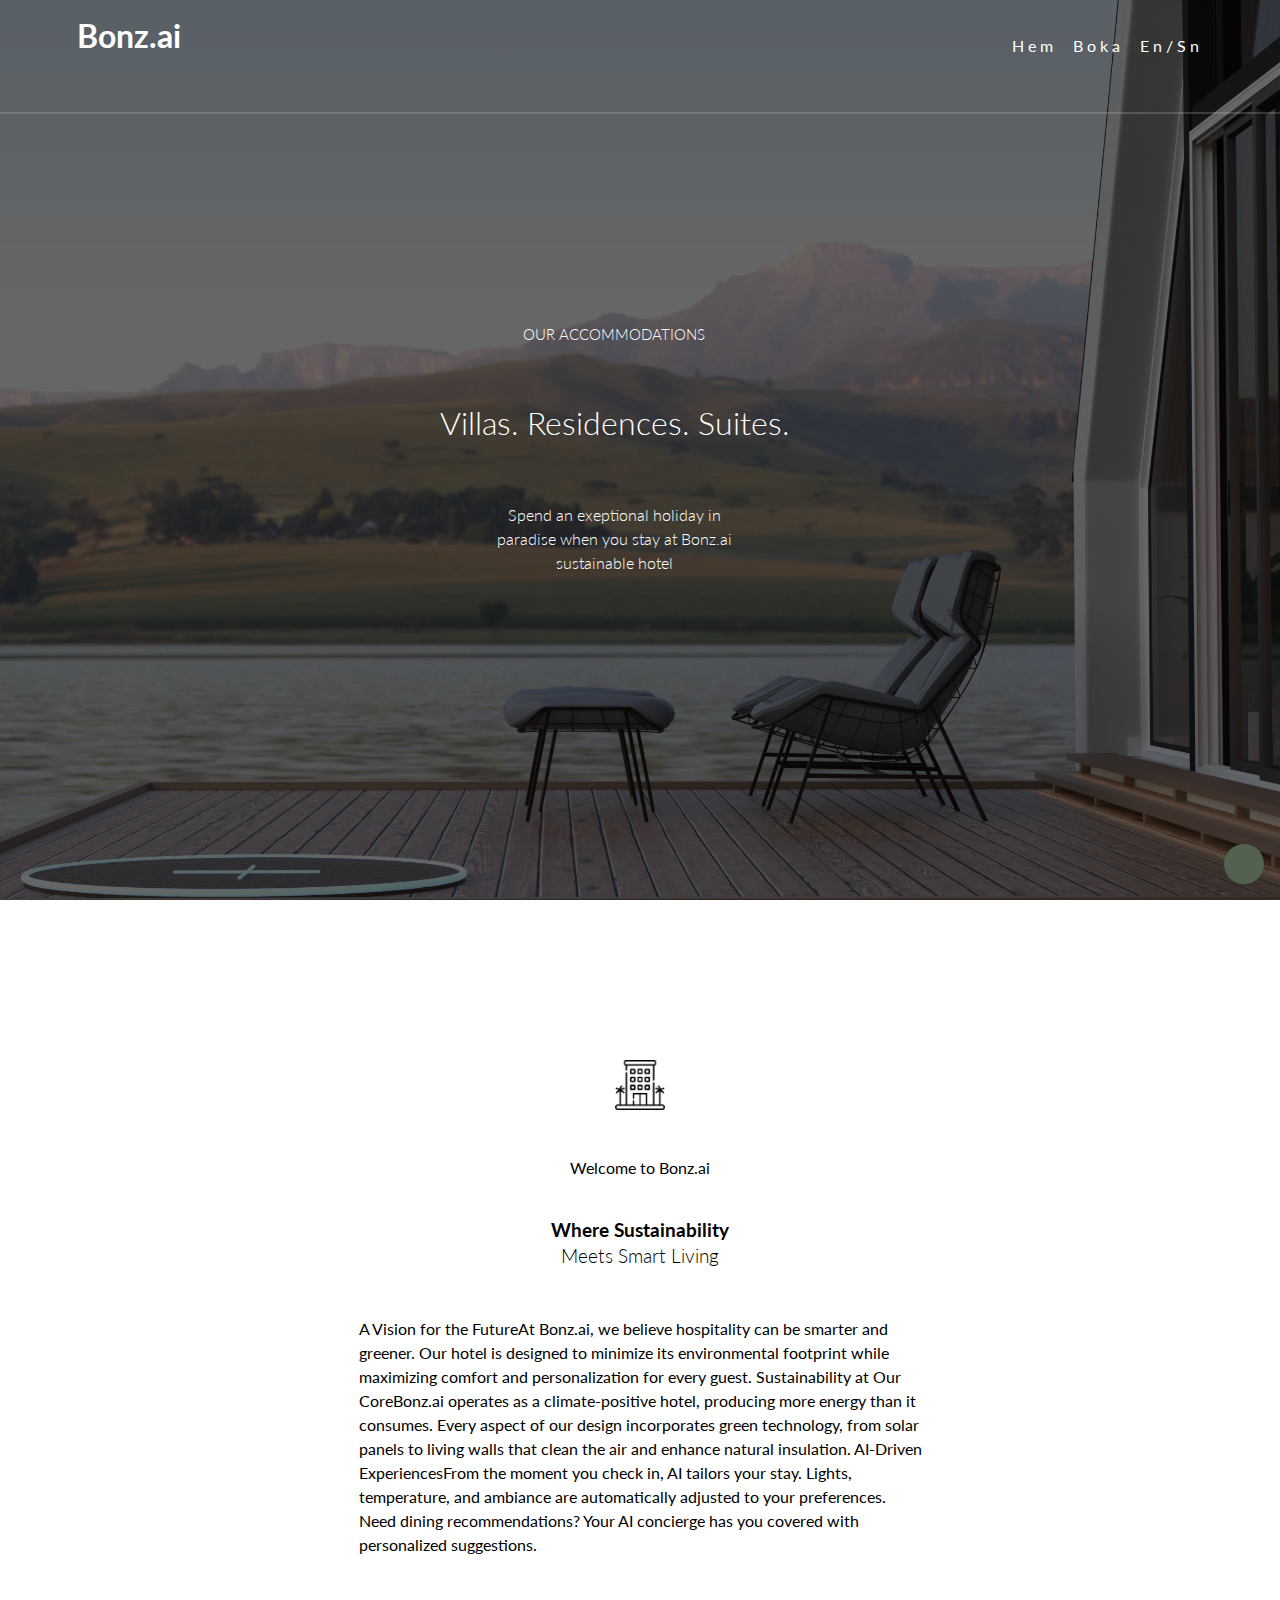
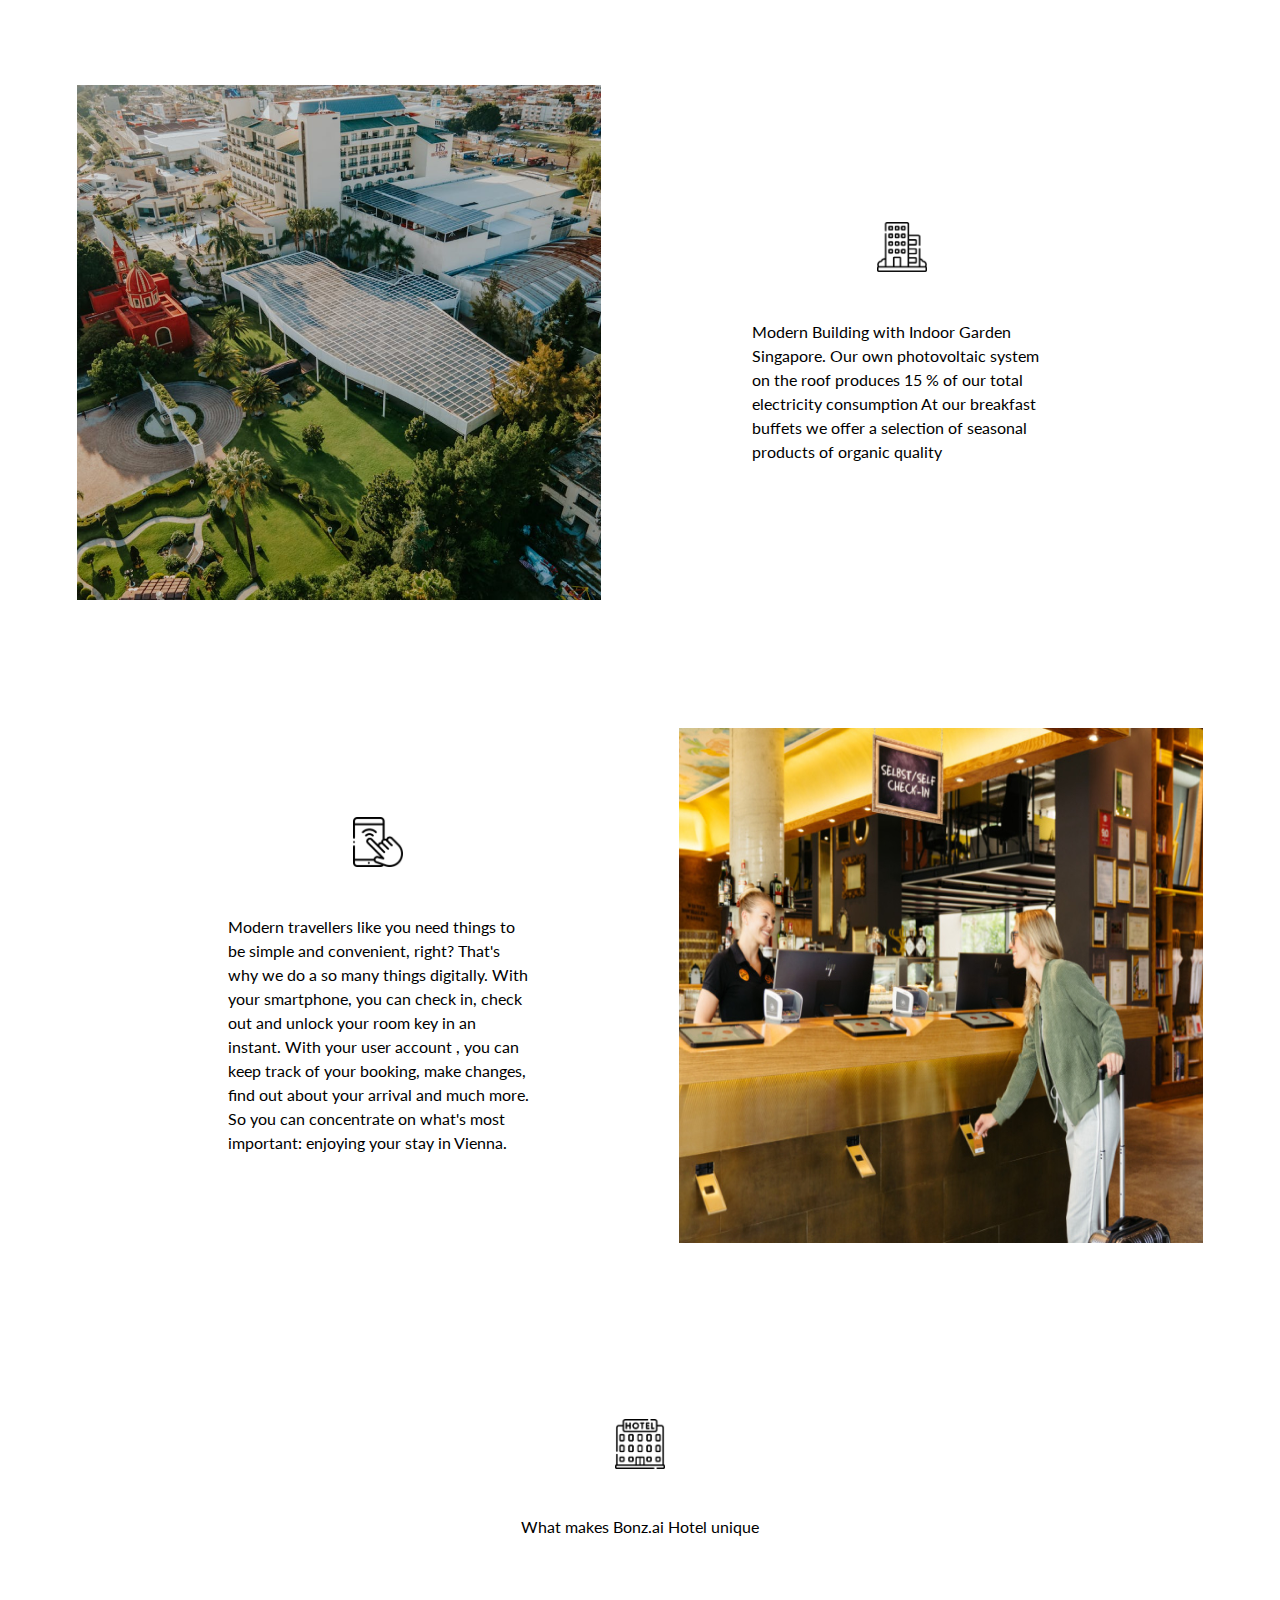
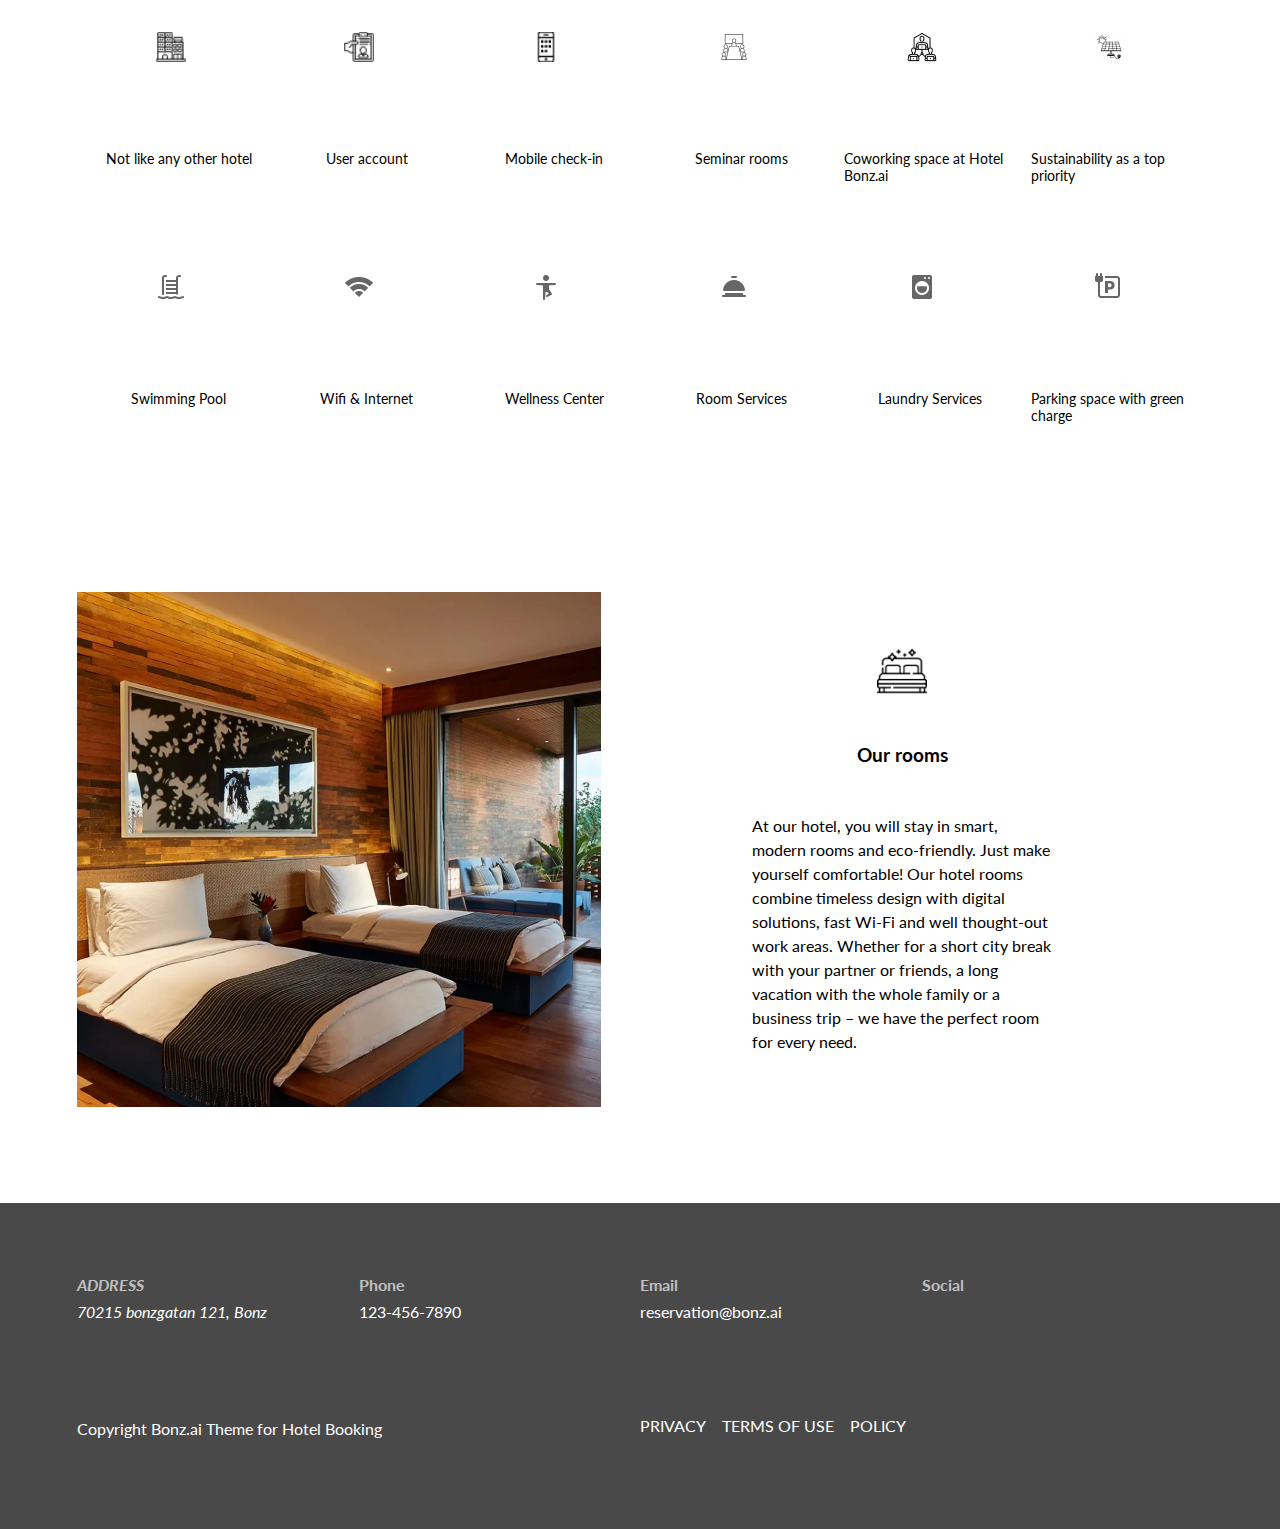
==== commit 55ba55b4: "deleted about and boka style files" ====
--- a/about.html
+++ b/about.html
@@ -24,12 +24,12 @@
       crossorigin="anonymous"
       referrerpolicy="no-referrer"
     />
-    <link rel="stylesheet" href="aboutstyle.css" />
+    <link rel="stylesheet" href="style.css" />
     <title>Bonz.ai</title>
   </head>
   <body id="top">
     <!-- header -->
-    <header class="header">
+    <header class="header about">
       <div class="wrapper">
         <div class="header__inner">
           <div class="header__heading-container">
--- a/style.css
+++ b/style.css
@@ -0,0 +1,697 @@
+@import url("https://fonts.googleapis.com/css2?family=Lato:ital,wght@0,100;0,300;0,400;0,700;0,900;1,100;1,300;1,400;1,700;1,900&display=swap");
+
+/* Global Styles */
+
+*,
+*::before,
+*::after {
+  margin: 0;
+  padding: 0;
+  box-sizing: border-box;
+}
+
+:root {
+  --white: #fff;
+  --line-hight: 1.5;
+  --facility-cls: #646568;
+  --transition: all 0.3s linear;
+}
+
+img {
+  display: block;
+  width: 100%;
+  margin: 3rem 0;
+}
+
+.logo {
+  margin: 3rem auto;
+  width: 50px;
+  height: 50px;
+}
+
+section {
+  text-align: center;
+}
+
+.wrapper {
+  width: 90%;
+  margin: 0 auto;
+}
+
+.divider {
+  height: 1px;
+  background: #d0d0d039;
+  margin-top: 1.2rem;
+}
+
+/***** Index styles *****/
+html,
+body {
+  font-family: "Lato", sans-serif;
+  /* display: flex;
+  flex-direction: column; */
+  scroll-behavior: smooth;
+  width: 100%;
+  height: 100vh;
+}
+
+h1,
+h2,
+h3,
+h4 {
+  margin: 1rem 0;
+}
+
+p {
+  margin: 2.5rem 0;
+}
+
+html,
+body {
+  font-family: "Lato", sans-serif;
+  scroll-behavior: smooth;
+}
+
+.header {
+  background: linear-gradient(rgba(0, 0, 0, 0.6), rgba(0, 0, 0, 0.6)),
+    url("assets/02-night.jpg") center/cover no-repeat fixed;
+  position: relative;
+  color: #fff;
+  height: 100%;
+  overflow-x: hidden;
+}
+
+.header__nav {
+  position: fixed;
+  top: 0;
+  left: 0;
+  right: 0;
+  bottom: 0;
+  background: #53624e;
+  transform: translateX(-100%);
+  transition: var(--transition);
+  z-index: 1;
+}
+
+.about {
+  background: linear-gradient(rgba(0, 0, 0, 0.6), rgba(0, 0, 0, 0.6)),
+    url("assets/09-day.jpg") center/cover no-repeat fixed;
+  position: relative;
+  color: #fff;
+  min-height: 100vh;
+  overflow-x: hidden;
+}
+
+.boka {
+  width: 100%;
+  background: linear-gradient(rgba(0, 0, 0, 0.7), rgba(0, 0, 0, 0.7)),
+    url("assets/image6.png") center/cover no-repeat fixed;
+  position: relative;
+  color: #fff;
+  overflow-x: hidden;
+  min-height: 100vh;
+}
+
+.showNav {
+  transform: translate(-50%);
+}
+
+.nav-close {
+  font-size: 2.5rem;
+  cursor: pointer;
+  color: #f29c9c;
+  transition: var(--transition);
+}
+
+.fa-times {
+  text-align: right;
+  display: block;
+  margin: 1rem;
+}
+
+.nav-close:hover {
+  color: #bb2525;
+}
+
+nav li {
+  list-style-type: none;
+}
+
+.header__nav a {
+  display: inline-block;
+  color: #fff;
+  text-decoration: none;
+  cursor: pointer;
+  font-size: 1.5rem;
+  padding: 0.5rem 1rem;
+  text-transform: uppercase;
+  letter-spacing: 0.25rem;
+  transition: var(--transition);
+  z-index: 1;
+}
+
+ul {
+  list-style-type: none;
+  transform: translateX(60%);
+}
+
+.header__nav a:hover {
+  background: #393b3d;
+  border-left: 0.25rem solid #bf0000;
+  display: inline-block;
+}
+
+.header__inner {
+  display: flex;
+  justify-content: space-between;
+  align-items: center;
+  padding-top: 1rem;
+}
+
+h1 {
+  margin: 0;
+}
+
+.nav-btn {
+  z-index: 1;
+}
+
+.fa-star {
+  font-size: 10px;
+}
+
+.fa-star:first-of-type {
+  margin-left: 1rem;
+}
+
+.header__nav-text {
+  color: var(--white);
+}
+
+.divider {
+  height: 2px;
+  background: #d0d0d039;
+  margin-top: 2rem;
+  width: 100%;
+  position: absolute;
+  top: 5rem;
+}
+
+.banner {
+  height: calc(100vh - 10vh);
+  display: flex;
+  justify-content: center;
+  align-items: center;
+  flex-direction: column;
+  flex-wrap: wrap;
+  color: var(--white);
+  position: absolute;
+  top: 50%;
+  left: 48%;
+  transform: translate(-50%, -50%);
+  width: 100%;
+}
+
+.banner__heading {
+  margin: 1rem 0;
+  font-size: 2rem;
+  font-weight: 300;
+  text-align: center;
+  width: 60%;
+  line-height: var(--line-hight);
+}
+
+.banner__heading-small {
+  display: block;
+  font-size: 1.2rem;
+  text-align: center;
+  font-weight: 300;
+  margin-bottom: 1.5rem;
+}
+
+.banner__btn {
+  text-decoration: none;
+  background: #805e2e;
+  color: var(--white);
+  padding: 0.9rem 1rem;
+  font-size: 1.1rem;
+  display: inline-block;
+  cursor: pointer;
+}
+
+.banner__btn:hover {
+  background: var(--white);
+  color: #805e2e;
+  transition: all 0.6s linear;
+}
+
+.banner__top-text {
+  font-size: 0.938rem;
+  font-weight: 300;
+}
+
+.banner__bottom-text {
+  width: 250px;
+  line-height: var(--line-hight);
+  font-weight: 300;
+}
+
+/* Main */
+
+main {
+  position: relative;
+}
+
+.form {
+  background: #53624e;
+  padding: 1.5rem 1rem;
+  width: 100%;
+  top: 30rem;
+  margin-top: -3rem;
+  position: relative;
+  top: -2rem;
+}
+
+.container {
+  margin: 1rem 0.5rem;
+  display: flex;
+  justify-content: space-between;
+  border: 2px solid #b99d75;
+  padding: 0.5rem;
+  color: #fff;
+}
+
+input[type="date"],
+select {
+  border: none;
+  background: none;
+  color: #fff;
+}
+
+option {
+  background: #111111c3;
+}
+
+.form__btn-container {
+  border: none;
+  background: #b99d75;
+  padding: 1rem;
+  display: flex;
+  justify-content: center;
+}
+
+.form__btn {
+  border: none;
+  background: none;
+  color: #fff;
+  font-size: 0.938rem;
+}
+
+/* Rooms styles */
+
+.firstroom__first {
+  display: flex;
+  flex-direction: column;
+}
+
+.firstroom__size {
+  display: flex;
+  align-items: center;
+  justify-content: space-between;
+  flex-wrap: wrap;
+  align-content: flex-start;
+}
+
+.firstroom__descreption-room {
+  order: -1;
+}
+
+.firstroom__size-logo {
+  width: 20px;
+  height: 20px;
+}
+
+.firstroom__size-shower {
+  display: flex;
+  align-items: center;
+  justify-content: center;
+  flex-wrap: wrap;
+  align-content: flex-start;
+  gap: 0.6rem;
+  margin-top: 0;
+  vertical-align: sub;
+  order: 2;
+}
+
+.firstroom__discover-link {
+  color: #000;
+  padding-top: 1rem;
+  display: block;
+  cursor: pointer;
+}
+
+.arrow-top {
+  border: 2px solid;
+  border-radius: 50%;
+  width: 40px;
+  height: 40px;
+  display: flex;
+  align-items: center;
+  justify-content: center;
+  position: fixed;
+  right: 0;
+  bottom: 0;
+  margin: 1rem;
+  cursor: pointer;
+  transition: all 0.3s ease;
+  color: #fff;
+  border: none;
+  background: #53624e;
+}
+
+/* Footer Section */
+
+.footer {
+  background: #111111c3;
+  color: #fff;
+  padding: 2rem 0;
+  order: 2;
+  margin-top: 2.5rem;
+}
+
+.bold {
+  font-weight: 700;
+  display: block;
+  color: #ffffffa8;
+  margin-bottom: 0.5rem;
+}
+
+a {
+  color: #fff;
+  text-decoration: none;
+}
+
+.space {
+  display: block;
+  margin-bottom: 1rem;
+}
+
+.fa-brands {
+  color: #fff;
+  margin: 1rem 1rem 0 0;
+}
+
+.footer__rights {
+  width: 55%;
+  line-height: var(--line-hight);
+  margin-bottom: 1rem;
+}
+
+.footer__terms {
+  display: flex;
+  justify-content: flex-start;
+}
+
+.footer__terms p {
+  margin-right: 1rem;
+  margin-top: 1rem;
+}
+
+/* About styles */
+
+.sustainable-heading {
+  margin: 2rem auto 0;
+  width: 13rem;
+  line-height: 1.4;
+}
+
+.sustainable__text {
+  margin: 1rem auto 0;
+  text-align: left;
+  line-height: var(--line-hight);
+}
+
+.sustainable-heading-light {
+  font-weight: 300;
+}
+
+.sustainable__solar-text,
+.checkin__text {
+  margin-top: 2rem;
+  line-height: var(--line-hight);
+  text-align: left;
+}
+
+/* check in */
+
+.checkin__inner {
+  display: flex;
+  flex-direction: column;
+}
+
+.checkin__inner img {
+  margin-top: 0;
+  order: -1;
+}
+
+/* Facility */
+
+.facility {
+  margin-bottom: 3rem;
+}
+
+.facility__text {
+  margin-bottom: 3rem;
+}
+
+.facility__logo {
+  display: grid;
+  grid-template-columns: repeat(5, 1fr);
+  grid-template-rows: 50px;
+  align-items: center;
+  text-align: left;
+}
+
+.facility__logo img {
+  width: 30px;
+  height: 30px;
+}
+
+.facility__divider {
+  height: 2px;
+  width: 40px;
+  background: var(--facility-cls);
+  margin: 0 2rem;
+}
+
+.facility__logo p {
+  font-size: 14px;
+  grid-column: 3 / -1;
+}
+
+.rooms__content {
+  text-align: left;
+  margin-top: 3rem;
+  line-height: var(--line-hight);
+}
+
+/* Media Queries */
+
+@media screen and (min-width: 1126px) {
+  .wrapper {
+    max-width: 1126px;
+    width: 100%;
+  }
+
+  .header {
+    position: relative;
+  }
+
+  .banner {
+    position: absolute;
+    top: 50%;
+    left: 48%;
+    transform: translate(-50%, -50%);
+    width: 50%;
+  }
+
+  .banner__heading {
+    font-size: 2rem;
+  }
+  .header__inner {
+    max-width: 1126px;
+    width: 100%;
+    margin: 0 auto;
+  }
+
+  .fa-star {
+    display: inline;
+  }
+
+  .nav-btn {
+    display: none;
+  }
+
+  .nav-close {
+    display: none;
+  }
+
+  .nav-title {
+    display: block;
+    margin: 0;
+  }
+
+  .header__nav ul {
+    display: flex;
+    justify-content: space-between;
+    align-items: center;
+    list-style-type: none;
+    gap: 1em;
+    transform: translate(0);
+  }
+
+  .header__nav {
+    transform: translateX(0);
+    background: none;
+    position: static;
+  }
+
+  .nav-header {
+    display: none;
+  }
+
+  .header__nav a {
+    color: #fff;
+    font-size: 1rem;
+    text-transform: capitalize;
+    border-radius: 0.5rem;
+    background: none;
+    outline: none;
+    display: block;
+    transition: none;
+    padding: 0;
+  }
+
+  .header__nav a:hover {
+    background: none;
+    padding-left: 0;
+    border-left: none;
+    border-bottom: 3px solid #53624e;
+    transition: var(--transition);
+    padding-bottom: 1rem;
+  }
+
+  .medium {
+    width: 50%;
+    margin: 3rem auto;
+  }
+
+  .form {
+    min-height: 72px;
+    display: flex;
+    margin-top: -1rem;
+    padding: 1.2rem;
+  }
+
+  .container {
+    margin: 0;
+    border: 2px solid #b99d75;
+    padding: 0.7rem 0.1rem;
+    color: #fff;
+    margin-left: 1rem;
+    width: 100%;
+    max-width: 1126px;
+  }
+
+  .firstroom__first {
+    margin-top: 5rem;
+    display: flex;
+    flex-direction: row;
+    align-items: center;
+    justify-content: space-between;
+  }
+
+  .firstroom__descreption-room {
+    order: 1;
+  }
+
+  .firstroom__size {
+    width: 50%;
+    margin: 0 auto;
+  }
+
+  .firstroom__descreption {
+    width: 70%;
+    margin: 0 auto;
+    text-align: left;
+  }
+
+  .sustainable__resort {
+    margin-top: 10rem;
+  }
+
+  .sustainable__solar,
+  .checkin__inner,
+  .facility__inner,
+  .rooms__inner {
+    margin-top: 5rem;
+    display: flex;
+    align-items: center;
+    justify-content: space-between;
+  }
+
+  .checkin__inner {
+    display: flex;
+    flex-direction: row;
+  }
+
+  .checkin__inner img {
+    margin-top: 0;
+    order: 1;
+  }
+
+  .facility__divider {
+    display: none;
+  }
+
+  .facility__inner {
+    display: flex;
+    flex-direction: column;
+  }
+
+  .facility__inner-content {
+    display: flex;
+    justify-content: space-between;
+    width: 100%;
+  }
+
+  .facility__logo {
+    display: flex;
+    flex-direction: column;
+    width: 100%;
+  }
+  .facility__logo p {
+    margin-left: 1rem;
+  }
+
+  .rooms__inner {
+    margin-bottom: 3rem;
+  }
+
+  .footer__content {
+    display: grid;
+    grid-template-columns: repeat(4, 1fr);
+    align-items: center;
+    justify-items: start;
+  }
+
+  .footer__rights {
+    grid-column: 1 / 3;
+    grid-row: 2;
+  }
+
+  .footer__terms {
+    grid-column: 3 / -1;
+    grid-row: 2;
+  }
+}
